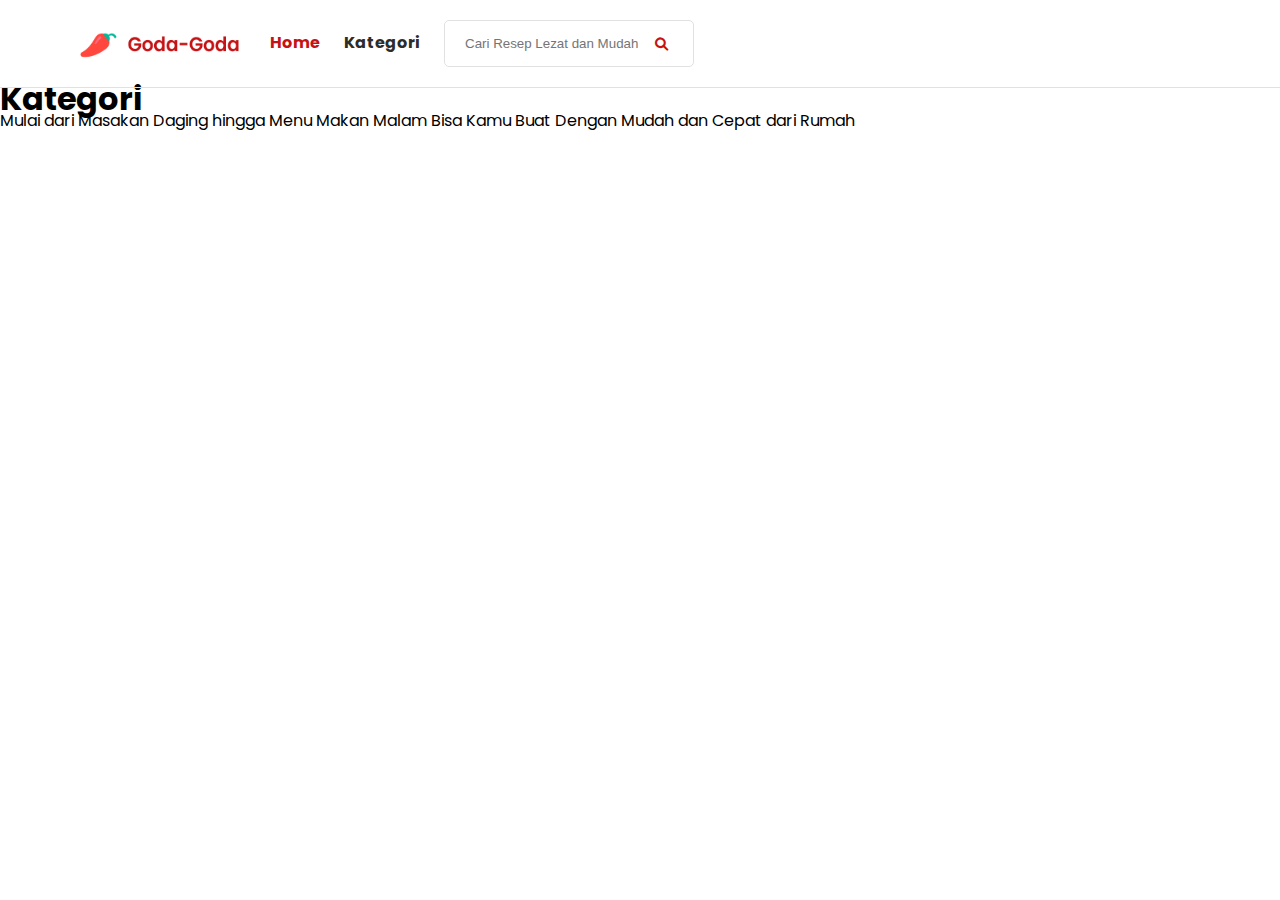
==== category.html @ f07e2585 "create category banner" ====
<!DOCTYPE html>
<html lang="en">
  <head>
    <meta charset="UTF-8" />
    <meta http-equiv="X-UA-Compatible" content="IE=edge" />
    <meta name="viewport" content="width=device-width, initial-scale=1.0" />
    <title>Kategori</title>
    <link
      rel="stylesheet"
      href="https://cdnjs.cloudflare.com/ajax/libs/font-awesome/6.0.0-beta2/css/all.min.css"
    />
    <link rel="stylesheet" href="css/style.css" />
  </head>
  <body>
    <!-- START NAVBAR -->
    <nav>
      <!-- START LOGO -->
      <a href="index.html" class="logo"></a>
      <!-- END LOGO -->

      <!-- START MENU -->
      <ul class="close">
        <li><a href="index.html" class="active">Home</a></li>
        <li><a href="category.html">Kategori</a></li>
        <li>
          <form action="">
            <input
              type="text"
              placeholder="Cari Resep Lezat dan Mudah"
              required
            />
            <button type="submit"><i class="fas fa-search"></i></button>
          </form>
        </li>
      </ul>
      <!-- END MENU -->

      <!-- START TOGGLE MENU MOBILE -->
      <button type="button" id="open-menu">
        <i class="fas fa-bars fa-lg"></i>
      </button>
      <!-- END TOGGLE MENU MOBILE -->
    </nav>
    <!-- END NAVBAR -->

    <!-- START CATEGORY BANNER -->
    <section id="category-banner">
        <h1>Kategori</h1>
        <p>Mulai dari Masakan Daging hingga Menu Makan Malam Bisa Kamu Buat Dengan Mudah dan Cepat dari Rumah</p>
    </section>
    <!-- END CATEGORY BANNER -->
    <script src="js/main.js"></script>
  </body>
</html>
---- css/style.css ----
@import url("https://fonts.googleapis.com/css2?family=Poppins:wght@400;600&display=swap");
* {
  -webkit-box-sizing: border-box;
          box-sizing: border-box;
}

body {
  font: normal normal normal 1rem/140% "Poppins", sans-serif;
  margin: 0;
}

p,
h1,
h2,
h3 {
  margin: 0;
}

ul {
  list-style: none;
}

button {
  background: transparent;
  border: none;
  outline: none;
}

input {
  padding: 0.625rem 1.25rem;
  border: solid 1px #e1e1e1;
  outline: none;
  border-radius: 5px;
}

a {
  color: #2c2c2c;
  text-decoration: none;
}

figure {
  margin: 0;
  border-radius: 5px;
}

figure img {
  width: 100%;
  height: 100%;
  -o-object-fit: cover;
     object-fit: cover;
  border-radius: 5px;
}

.card {
  margin-bottom: 1.25rem;
}

.card:last-child {
  margin-bottom: 0;
}

.card figure {
  height: 10rem;
}

.card .card-desc {
  margin-top: 0.625rem;
}

.card .card-desc h2 {
  font: normal normal normal 1rem/140% "Poppins", sans-serif;
  font-weight: bold;
  color: #2c2c2c;
}

.card .card-desc .card-info {
  display: -webkit-box;
  display: -ms-flexbox;
  display: flex;
  -webkit-box-orient: horizontal;
  -webkit-box-direction: normal;
      -ms-flex-flow: row wrap;
          flex-flow: row wrap;
  -webkit-box-align: center;
      -ms-flex-align: center;
          align-items: center;
  margin-top: 0.625rem;
  font: normal normal normal 0.75rem/140% "Poppins", sans-serif;
}

.card .card-desc .card-info p {
  display: -webkit-box;
  display: -ms-flexbox;
  display: flex;
  -webkit-box-align: center;
      -ms-flex-align: center;
          align-items: center;
  -webkit-box-pack: justify;
      -ms-flex-pack: justify;
          justify-content: space-between;
}

.card .card-desc .card-info p:nth-child(2) {
  margin-left: 0.625rem;
  margin-right: 0.625rem;
}

.card .card-desc .card-info p img {
  display: block;
  margin-right: 0.313rem;
}

.card-2 figure {
  width: 100%;
  height: 9.375rem;
}

.card-2 figure img {
  border-radius: initial;
}

.card-2 .caption {
  margin-top: 0.938rem;
}

.card-2 .caption h3 a {
  color: #fff;
  font: normal normal normal 1rem/140% "Poppins", sans-serif;
  font-weight: bold;
}

.card-2 .caption p {
  margin-top: 0.313rem;
  font: normal normal normal 0.75rem/140% "Poppins", sans-serif;
}

nav {
  padding-left: 1.25rem;
  padding-right: 1.25rem;
  padding-top: 1.25rem;
  padding-bottom: 1.25rem;
  position: relative;
  display: -webkit-box;
  display: -ms-flexbox;
  display: flex;
  -webkit-box-align: center;
      -ms-flex-align: center;
          align-items: center;
  -webkit-box-pack: justify;
      -ms-flex-pack: justify;
          justify-content: space-between;
  border-bottom: solid 1px #e1e1e1;
}

nav .logo {
  width: 10rem;
  height: 2rem;
  display: block;
  background: url("../images/logo.png") no-repeat;
  background-size: contain;
}

nav ul {
  position: fixed;
  top: 3.5rem;
  bottom: 0;
  right: -31.25rem;
  -webkit-transition: 0.5s;
  transition: 0.5s;
  background: #c61214;
  padding: 1.25rem;
  color: #fff;
}

nav ul li {
  display: block;
  margin-bottom: 0.625rem;
}

nav ul li:last-child {
  margin-bottom: 0;
}

nav ul li a {
  text-decoration: none;
  color: #fff;
}

nav ul li button {
  color: #fff;
}

#hero {
  min-height: 37.5rem;
  background: url("../images/bg-hero-mobile.png") no-repeat bottom;
  background-size: contain;
  padding-top: 2rem;
  padding-left: 1.25rem;
  padding-right: 1.25rem;
}

#hero .title {
  font: normal normal 600 1.25rem/140% "Poppins", sans-serif;
  margin-bottom: 0.625rem;
}

#hero .title span {
  color: #c61214;
}

#hero form {
  background: #fff;
  border-radius: 5px;
  -webkit-box-shadow: 0px 24px 32px rgba(0, 0, 0, 0.04), 0px 16px 24px rgba(0, 0, 0, 0.04), 0px 4px 8px rgba(0, 0, 0, 0.04), 0px 0px 1px rgba(0, 0, 0, 0.04);
          box-shadow: 0px 24px 32px rgba(0, 0, 0, 0.04), 0px 16px 24px rgba(0, 0, 0, 0.04), 0px 4px 8px rgba(0, 0, 0, 0.04), 0px 0px 1px rgba(0, 0, 0, 0.04);
  margin-top: 1.25rem;
  padding: 1.25rem;
  position: relative;
}

#hero form input {
  width: 100%;
}

#hero form button {
  width: 100%;
  background: #c61214;
  color: #fff;
  padding: 0.5rem 0;
  border-radius: 5px;
  margin-top: 0.5rem;
}

#today, #other-recipes {
  padding-left: 1.25rem;
  padding-right: 1.25rem;
  margin-top: 1.875rem;
}

#today .title, #other-recipes .title {
  font: normal normal 600 1.25rem/140% "Poppins", sans-serif;
  font-weight: bold;
}

#today .list-item, #other-recipes .list-item {
  display: -webkit-box;
  display: -ms-flexbox;
  display: flex;
  -webkit-box-orient: horizontal;
  -webkit-box-direction: normal;
      -ms-flex-flow: row wrap;
          flex-flow: row wrap;
  margin-top: 1.5rem;
}

#list-categories {
  padding-left: 1.25rem;
  padding-right: 1.25rem;
  padding-top: 1.25rem;
  padding-bottom: 1.25rem;
  margin-top: 1.875rem;
  background: #c61214;
  color: #fff;
  position: relative;
  overflow: hidden;
}

#list-categories::before {
  content: "";
  width: 9.375rem;
  height: 9.375rem;
  background: url("../images/noodle.png") no-repeat;
  background-size: contain;
  position: absolute;
  top: 3.125rem;
  left: -3.125rem;
}

#list-categories::after {
  content: "";
  width: 12.5rem;
  height: 12.5rem;
  background: url("../images/nachos.png") no-repeat;
  background-size: contain;
  display: block;
  position: absolute;
  bottom: 0;
  right: -5rem;
}

#list-categories .title {
  font: normal normal 600 1.25rem/140% "Poppins", sans-serif;
  font-weight: bold;
  position: relative;
  z-index: 2;
}

#list-categories .list-item {
  margin-top: 1.25rem;
  display: -webkit-box;
  display: -ms-flexbox;
  display: flex;
  -webkit-box-orient: horizontal;
  -webkit-box-direction: normal;
      -ms-flex-flow: row wrap;
          flex-flow: row wrap;
  position: relative;
  z-index: 2;
}

#list-categories .list-item .card-2 {
  width: 50%;
  margin-bottom: 1.25rem;
}

#overview {
  display: -webkit-box;
  display: -ms-flexbox;
  display: flex;
  -webkit-box-orient: vertical;
  -webkit-box-direction: normal;
      -ms-flex-flow: column wrap;
          flex-flow: column wrap;
}

#overview figure {
  -webkit-box-ordinal-group: 2;
      -ms-flex-order: 1;
          order: 1;
}

#overview .caption {
  padding-left: 1.25rem;
  padding-right: 1.25rem;
  -webkit-box-ordinal-group: 3;
      -ms-flex-order: 2;
          order: 2;
  margin-top: 1.25rem;
}

#overview .caption h1 {
  font: normal normal 600 1.25rem/140% "Poppins", sans-serif;
}

#overview .caption .info {
  margin-top: 0.625rem;
  font: normal normal normal 0.75rem/140% "Poppins", sans-serif;
}

#overview .caption .info a {
  color: #c61214;
}

#overview .caption .info span {
  display: inline-block;
  margin: 0 0.313rem;
}

#overview .caption .info span:last-child {
  margin: 0;
}

#overview .caption p {
  margin: 1.25rem 0;
}

#overview .caption p #load-more {
  color: #c61214;
  font-weight: bold;
  cursor: pointer;
  font: normal normal normal 1rem/140% "Poppins", sans-serif;
  padding: 0;
}

#overview .caption p #more.hide {
  display: none;
}

#overview .caption p #more.show {
  display: block;
}

#overview .caption .skill {
  color: #c61214;
}

#overview .caption .skill > div {
  display: -webkit-box;
  display: -ms-flexbox;
  display: flex;
  -webkit-box-orient: horizontal;
  -webkit-box-direction: normal;
      -ms-flex-flow: row wrap;
          flex-flow: row wrap;
  -webkit-box-align: center;
      -ms-flex-align: center;
          align-items: center;
  margin-bottom: 1.25rem;
}

#overview .caption .skill .icon {
  width: 3rem;
  height: 3rem;
  border-radius: 50%;
  border: dotted 2px #c61214;
  position: relative;
  margin-right: 0.625rem;
}

#overview .caption .skill .icon img {
  position: absolute;
  top: 50%;
  left: 50%;
  -webkit-transform: translate(-50%, -50%);
          transform: translate(-50%, -50%);
}

#overview .caption .see-recipe {
  display: block;
  width: 100%;
  border-radius: 80px;
  background: #c61214;
  -webkit-box-shadow: 0px 16px 24px rgba(198, 18, 20, 0.2), 0px 2px 6px rgba(198, 18, 20, 0.12), 0px 0px 1px rgba(0, 0, 0, 0.04);
          box-shadow: 0px 16px 24px rgba(198, 18, 20, 0.2), 0px 2px 6px rgba(198, 18, 20, 0.12), 0px 0px 1px rgba(0, 0, 0, 0.04);
  color: #fff;
  font: normal normal normal 0.75rem/140% "Poppins", sans-serif;
  font-weight: 600;
  text-align: center;
  padding: 0.625rem 1.25rem;
}

#ingredient-how-to-make {
  display: -webkit-box;
  display: -ms-flexbox;
  display: flex;
  -webkit-box-orient: vertical;
  -webkit-box-direction: normal;
      -ms-flex-flow: column wrap;
          flex-flow: column wrap;
  margin: 1.875rem 0;
  padding: 0 1.25rem;
}

#ingredient-how-to-make .ingredient .title {
  font: normal normal 600 1.25rem/140% "Poppins", sans-serif;
  color: #c61214;
}

#ingredient-how-to-make .ingredient .list-item {
  display: -webkit-box;
  display: -ms-flexbox;
  display: flex;
  -webkit-box-orient: vertical;
  -webkit-box-direction: normal;
      -ms-flex-flow: column wrap;
          flex-flow: column wrap;
  margin-top: 1.25rem;
}

#ingredient-how-to-make .ingredient .list-item p {
  position: relative;
  padding-left: 1.875rem;
  margin-bottom: 0.625rem;
}

#ingredient-how-to-make .ingredient .list-item p:last-child {
  margin-bottom: 0;
}

#ingredient-how-to-make .ingredient .list-item p::before {
  content: "";
  display: block;
  position: absolute;
  top: 0;
  left: 0px;
  width: 0.938rem;
  height: 0.938rem;
  background: #c61214;
  border-radius: 50%;
}

#ingredient-how-to-make .how-to-make {
  margin-top: 1.875rem;
}

#ingredient-how-to-make .how-to-make .title {
  font: normal normal 600 1.25rem/140% "Poppins", sans-serif;
  color: #c61214;
}

#ingredient-how-to-make .how-to-make .list-item {
  margin-top: 1.25rem;
}

#ingredient-how-to-make .how-to-make .list-item p {
  margin-left: 2.5rem;
  margin-bottom: .625rem;
  position: relative;
}

#ingredient-how-to-make .how-to-make .list-item p::before {
  content: "";
  width: 15px;
  height: 15px;
  border-radius: 50%;
  background: #c61214;
  display: block;
  position: absolute;
  top: .313rem;
  left: -1.875rem;
}

#ingredient-how-to-make .how-to-make .list-item p::after {
  content: "";
  width: 2px;
  height: 90%;
  border-left: dotted 2px #c61214;
  display: block;
  position: absolute;
  left: -1.5rem;
  top: 2rem;
}

#ingredient-how-to-make .how-to-make .list-item p:last-child {
  margin-bottom: 0;
}

#ingredient-how-to-make .how-to-make .list-item p:last-child::after {
  display: none;
}

#ingredient-how-to-make .how-to-make .list-item p span {
  font: normal normal 600 1.25rem/140% "Poppins", sans-serif;
  color: #c61214;
  display: inline-block;
  margin-right: 0.625rem;
}

footer {
  background: #fafafa;
  padding: 1.25rem;
}

footer .content {
  display: -webkit-box;
  display: -ms-flexbox;
  display: flex;
  -webkit-box-orient: vertical;
  -webkit-box-direction: normal;
      -ms-flex-flow: column wrap;
          flex-flow: column wrap;
  padding-bottom: 1.25rem;
  border-bottom: solid 1px #e1e1e1;
}

footer .content > div {
  margin-bottom: 1.875rem;
}

footer .content > div:last-child {
  margin-bottom: 0;
}

footer .content .company img {
  width: 80%;
}

footer .content .contact .title {
  font-weight: bold;
  color: #c61214;
}

footer .content .contact p {
  margin-bottom: 0.625rem;
}

footer .content .contact p i {
  color: #c61214;
}

footer .content .contact a {
  display: inline-block;
  margin-right: 0.625rem;
  color: #c61214;
}

footer .content .newsletter .title {
  font-weight: bold;
  color: #c61214;
}

footer .content .newsletter form {
  position: relative;
  margin-top: 0.625rem;
}

footer .content .newsletter form input {
  width: 100%;
}

footer .content .newsletter form button {
  width: 100%;
  margin-top: 0.625rem;
  background: #c61214;
  color: #fff;
  border-radius: 5px;
  padding: 0.625rem 1.25rem;
  font-weight: bold;
}

footer .copyright {
  margin-top: 1.25rem;
  text-align: center;
  font: normal normal normal 0.75rem/140% "Poppins", sans-serif;
}

@media screen and (min-width: 768px) {
  nav {
    -webkit-box-pack: start;
        -ms-flex-pack: start;
            justify-content: flex-start;
    padding-left: 2.5rem;
    padding-right: 2.5rem;
  }
  nav .logo {
    background-size: 100% 100%;
    height: 2.5rem;
  }
  nav ul {
    position: static;
    background: transparent;
    color: #2c2c2c;
    margin-top: 0;
    margin-bottom: 0;
    margin-left: 1.875rem;
    padding: 0;
  }
  nav ul li {
    display: inline-block;
    margin-bottom: 0;
  }
  nav ul li:nth-child(2) {
    margin-left: 1.25rem;
    margin-right: 1.25rem;
  }
  nav ul li a {
    color: #2c2c2c;
    font-weight: bold;
  }
  nav ul li a.active {
    color: #c61214;
  }
  nav ul li form {
    position: relative;
    width: 15.625rem;
  }
  nav ul li form input {
    width: 100%;
    padding-top: 0.938rem;
    padding-bottom: 0.938rem;
  }
  nav ul li button {
    position: absolute;
    top: 50%;
    -webkit-transform: translateY(-50%);
            transform: translateY(-50%);
    color: #c61214;
    right: 1.25rem;
  }
  nav #open-menu {
    display: none;
  }
  #hero {
    min-height: 200px;
    background: url("../images/bg-hero.png") no-repeat top right;
    background-size: contain;
    padding-left: 2.5rem;
    padding-right: 2.5rem;
  }
  #hero div {
    width: 40%;
  }
  #hero form input {
    padding-top: 1.25rem;
    padding-bottom: 1.25rem;
  }
  .list-item {
    -webkit-box-pack: justify;
        -ms-flex-pack: justify;
            justify-content: space-between;
  }
  .card {
    width: calc((100% / 2) - 1.25rem);
  }
  .card:nth-child(odd) {
    width: 50%;
    margin-right: 1.25rem;
  }
  .card figure {
    height: 12rem;
  }
  #list-categories .list-item .card-2 {
    width: 20%;
  }
  #overview figure {
    height: 25rem;
  }
  #overview .caption .skill {
    display: -webkit-box;
    display: -ms-flexbox;
    display: flex;
    -webkit-box-orient: horizontal;
    -webkit-box-direction: normal;
        -ms-flex-flow: row wrap;
            flex-flow: row wrap;
  }
  #overview .caption .skill div:nth-child(2) {
    margin-left: 1.25rem;
    margin-right: 1.25rem;
  }
  #overview .caption .see-recipe {
    width: auto;
    display: inline-block;
    padding: 1.25rem;
    font: normal normal normal 1rem/140% "Poppins", sans-serif;
    font-weight: 600;
  }
  #ingredient-how-to-make .ingredient .list-item {
    -webkit-box-orient: horizontal;
    -webkit-box-direction: normal;
        -ms-flex-flow: row wrap;
            flex-flow: row wrap;
  }
  #ingredient-how-to-make .ingredient .list-item p {
    width: 50%;
  }
  #ingredient-how-to-make .ingredient .list-item p:nth-child(odd) {
    width: calc(50% - 1.25rem);
    margin-right: 1.25rem;
  }
  #other-recipes {
    margin-bottom: 1.875rem;
  }
  footer .content {
    -webkit-box-orient: horizontal;
    -webkit-box-direction: normal;
        -ms-flex-flow: row wrap;
            flex-flow: row wrap;
  }
  footer .content > div {
    width: calc((100% / 3) - 0.85rem);
    margin-bottom: 0;
  }
  footer .content .contact {
    margin-left: 1.25rem;
    margin-right: 1.25rem;
  }
  footer .content .contact p {
    margin-bottom: 1.25rem;
  }
}

@media screen and (min-width: 992px) {
  nav {
    padding-left: 5rem;
    padding-right: 5rem;
  }
  #hero {
    min-height: 37.5rem;
    padding-left: 5rem;
    padding-right: 5rem;
  }
  #hero div {
    position: relative;
    top: 3.5rem;
  }
  #hero .title {
    font: normal normal 600 2.5rem/140% "Poppins", sans-serif;
  }
  #hero form button {
    width: 1.875rem;
    height: 1.875rem;
    border-radius: 50%;
    position: absolute;
    top: 40%;
    right: 3rem;
    -webkit-transform: translateY(-50%);
            transform: translateY(-50%);
  }
  #today, #other-recipes {
    padding-left: 5rem;
    padding-right: 5rem;
  }
  #today .card, #other-recipes .card {
    width: calc((100% / 4) - 1.25rem);
    margin-right: 1.25rem;
  }
  #today .card:nth-child(4n + 4), #other-recipes .card:nth-child(4n + 4) {
    margin-right: 0;
  }
  #list-categories {
    padding-top: 1.875rem;
    padding-bottom: 1.875rem;
    padding-left: 12rem;
    padding-right: 12rem;
  }
  #list-categories::before {
    width: 15.625rem;
    height: 15.625rem;
    left: -7.5rem;
  }
  #list-categories::after {
    width: 15.625rem;
    height: 15.625rem;
  }
  #list-categories .title {
    text-align: center;
  }
  #list-categories .list-item {
    margin-top: 1.875rem;
  }
  #list-categories .list-item figure {
    height: 15rem;
  }
  #overview {
    -webkit-box-orient: horizontal;
    -webkit-box-direction: normal;
        -ms-flex-flow: row wrap;
            flex-flow: row wrap;
  }
  #overview .caption {
    -webkit-box-ordinal-group: 2;
        -ms-flex-order: 1;
            order: 1;
    width: 50%;
    -ms-flex-item-align: center;
        -ms-grid-row-align: center;
        align-self: center;
    padding-left: 5rem;
  }
  #overview .caption h1 {
    font: normal normal 600 2.5rem/140% "Poppins", sans-serif;
  }
  #overview .caption .info {
    font: normal normal normal 1rem/140% "Poppins", sans-serif;
  }
  #overview figure {
    width: 50%;
    height: 40rem;
    border-radius: initial;
  }
  #overview figure img {
    border-radius: initial;
  }
  #overview .see-recipe {
    padding: .625rem 1.25rem;
  }
  #ingredient-how-to-make {
    padding-left: 5rem;
    padding-right: 5rem;
    -webkit-box-orient: horizontal;
    -webkit-box-direction: normal;
        -ms-flex-flow: row wrap;
            flex-flow: row wrap;
  }
  #ingredient-how-to-make .ingredient {
    width: 50%;
  }
  #ingredient-how-to-make .how-to-make {
    width: calc(50%  - 1.25rem);
    margin-left: 1.25rem;
    margin-top: 0;
  }
  #other-recipes {
    margin-bottom: 1.875rem;
  }
  footer {
    padding-top: 1.875rem;
    padding-bottom: 1.875rem;
    padding-left: 5rem;
    padding-right: 5rem;
  }
  footer .content {
    padding-left: 7rem;
    padding-right: 7rem;
  }
  footer .content .contact p {
    margin-bottom: 0.625rem;
  }
  footer .content .newsletter form input {
    padding-top: 0.938rem;
    padding-bottom: 0.938rem;
  }
  footer .content .newsletter form button {
    width: auto;
    background: transparent;
    cursor: pointer;
    position: absolute;
    top: -5px;
    right: 0px;
    color: #c61214;
  }
  footer .content .newsletter form button span {
    display: none;
  }
  footer .content .newsletter form button i {
    font-size: 20px;
  }
}

@media screen and (min-width: 992px) and (max-width: 1300px) {
  #list-categories .list-item figure {
    height: 10rem;
  }
}

@media screen and (min-width: 1700px) {
  #hero div {
    top: 6rem;
  }
  .card figure {
    height: 15rem;
  }
  #list-categories::before, #list-categories::after {
    width: 18.75rem;
    height: 18.75rem;
  }
  #list-categories::after {
    right: -6.25rem;
  }
  #list-categories .list-item figure {
    height: 17.5rem;
  }
  #overview .caption {
    width: 45%;
  }
  #overview figure {
    width: 55%;
  }
  footer .content {
    -webkit-box-align: center;
        -ms-flex-align: center;
            align-items: center;
  }
  footer .content .company img {
    width: 50%;
  }
  footer .copyright {
    font: normal normal normal 1rem/140% "Poppins", sans-serif;
  }
}
/*# sourceMappingURL=style.css.map */
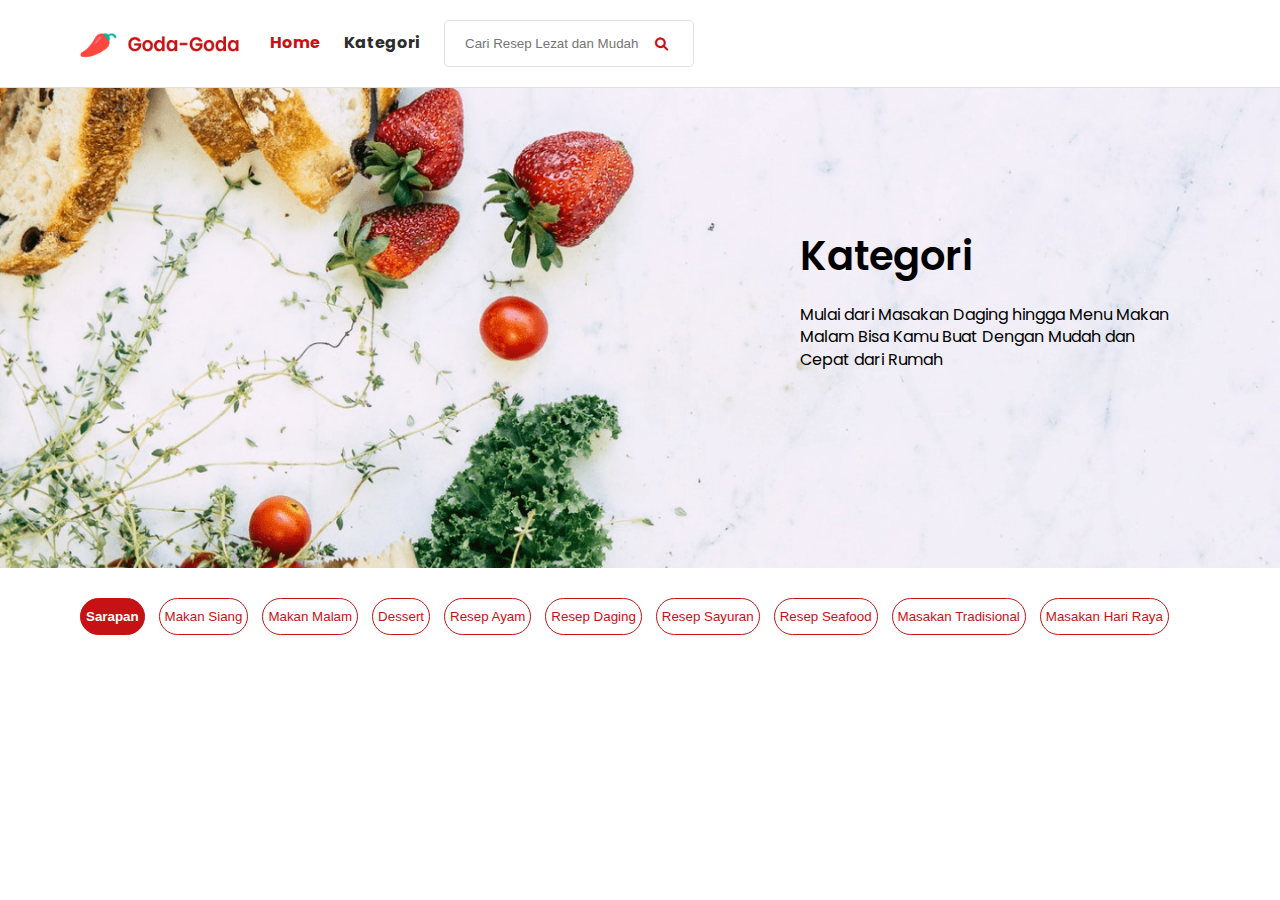
==== commit 996e950a: "create tab menu section" ====
--- a/category.html
+++ b/category.html
@@ -45,10 +45,26 @@
 
     <!-- START CATEGORY BANNER -->
     <section id="category-banner">
-        <h1>Kategori</h1>
-        <p>Mulai dari Masakan Daging hingga Menu Makan Malam Bisa Kamu Buat Dengan Mudah dan Cepat dari Rumah</p>
+        <div>
+            <h1>Kategori</h1>
+            <p>Mulai dari Masakan Daging hingga Menu Makan Malam Bisa Kamu Buat Dengan Mudah dan Cepat dari Rumah</p>
+        </div>
     </section>
     <!-- END CATEGORY BANNER -->
+    <!-- START TAB MENU -->
+    <section id="tab-menu">
+        <button type="button" id="sarapan" class="active tab-button">Sarapan</button>
+        <button type="button" id="makan-siang" class="tab-button">Makan Siang</button>
+        <button type="button" id="makan-malam" class="tab-button">Makan Malam</button>
+        <button type="button" id="dessert" class="tab-button">Dessert</button>
+        <button type="button" id="resep-ayam" class="tab-button">Resep Ayam</button>
+        <button type="button" id="resep-daging" class="tab-button">Resep Daging</button>
+        <button type="button" id="resep-sayuran" class="tab-button">Resep Sayuran</button>
+        <button type="button" id="resep-seafood" class="tab-button">Resep Seafood</button>
+        <button type="button" id="masakan-tradisional" class="tab-button">Masakan Tradisional</button>
+        <button type="button" id="masakan-hari-raya" class="tab-button">Masakan Hari Raya</button>
+    </section>
+    <!-- END TAB MENU -->
     <script src="js/main.js"></script>
   </body>
 </html>
--- a/css/style.css
+++ b/css/style.css
@@ -536,6 +536,49 @@
   margin-right: 0.625rem;
 }
 
+#category-banner {
+  height: 30rem;
+  background: url("../images/bg-category-mobile.png") no-repeat;
+  background-size: cover;
+  padding: 5rem 1.5rem;
+}
+
+#category-banner p {
+  margin-top: 1.25rem;
+}
+
+#tab-menu {
+  padding-left: 1.25rem;
+  padding-right: 1.25rem;
+  padding-bottom: 1.25rem;
+  margin-top: 1.875rem;
+  margin-bottom: 1.25rem;
+  white-space: nowrap;
+  overflow-x: auto;
+}
+
+#tab-menu button {
+  padding: .625rem 1.25rem;
+  border-radius: 100px;
+  color: #c61214;
+  border: solid 1px #c61214;
+  margin: 0 .625rem 0 0;
+}
+
+#tab-menu button.active {
+  background: #c61214;
+  font-weight: 600;
+  color: #fff;
+}
+
+#tab-menu button:first-child {
+  margin-left: 0;
+}
+
+#tab-menu button:last-child {
+  margin-right: 0;
+}
+
 footer {
   background: #fafafa;
   padding: 1.25rem;
@@ -741,6 +784,12 @@
   #other-recipes {
     margin-bottom: 1.875rem;
   }
+  #category-banner {
+    height: 30rem;
+    padding: 5rem 2.5rem;
+    background-position: 50%;
+    background-size: cover;
+  }
   footer .content {
     -webkit-box-orient: horizontal;
     -webkit-box-direction: normal;
@@ -874,6 +923,31 @@
   #other-recipes {
     margin-bottom: 1.875rem;
   }
+  #category-banner {
+    position: relative;
+    background: url("../images/bg-category.png") no-repeat;
+    background-size: cover;
+  }
+  #category-banner div {
+    position: absolute;
+    top: 50%;
+    right: 6rem;
+    -webkit-transform: translateY(-70%);
+            transform: translateY(-70%);
+    width: 30%;
+  }
+  #category-banner div h1 {
+    font: normal normal 600 2.5rem/140% "Poppins", sans-serif;
+  }
+  #tab-menu {
+    white-space: normal;
+    overflow-x: hidden;
+    padding-left: 5rem;
+    padding-right: 5rem;
+  }
+  #tab-menu button {
+    padding: .625rem;
+  }
   footer {
     padding-top: 1.875rem;
     padding-bottom: 1.875rem;
@@ -912,6 +986,12 @@
   #list-categories .list-item figure {
     height: 10rem;
   }
+  #category-banner {
+    background-position-x: 50%;
+  }
+  #tab-menu button {
+    padding: .625rem .313rem;
+  }
 }
 
 @media screen and (min-width: 1700px) {
@@ -936,6 +1016,23 @@
   }
   #overview figure {
     width: 55%;
+  }
+  #category-banner div {
+    right: 20rem;
+  }
+  #tab-menu {
+    display: -webkit-box;
+    display: -ms-flexbox;
+    display: flex;
+    -webkit-box-orient: horizontal;
+    -webkit-box-direction: normal;
+        -ms-flex-flow: row wrap;
+            flex-flow: row wrap;
+  }
+  #tab-menu button {
+    -webkit-box-flex: 1;
+        -ms-flex-positive: 1;
+            flex-grow: 1;
   }
   footer .content {
     -webkit-box-align: center;
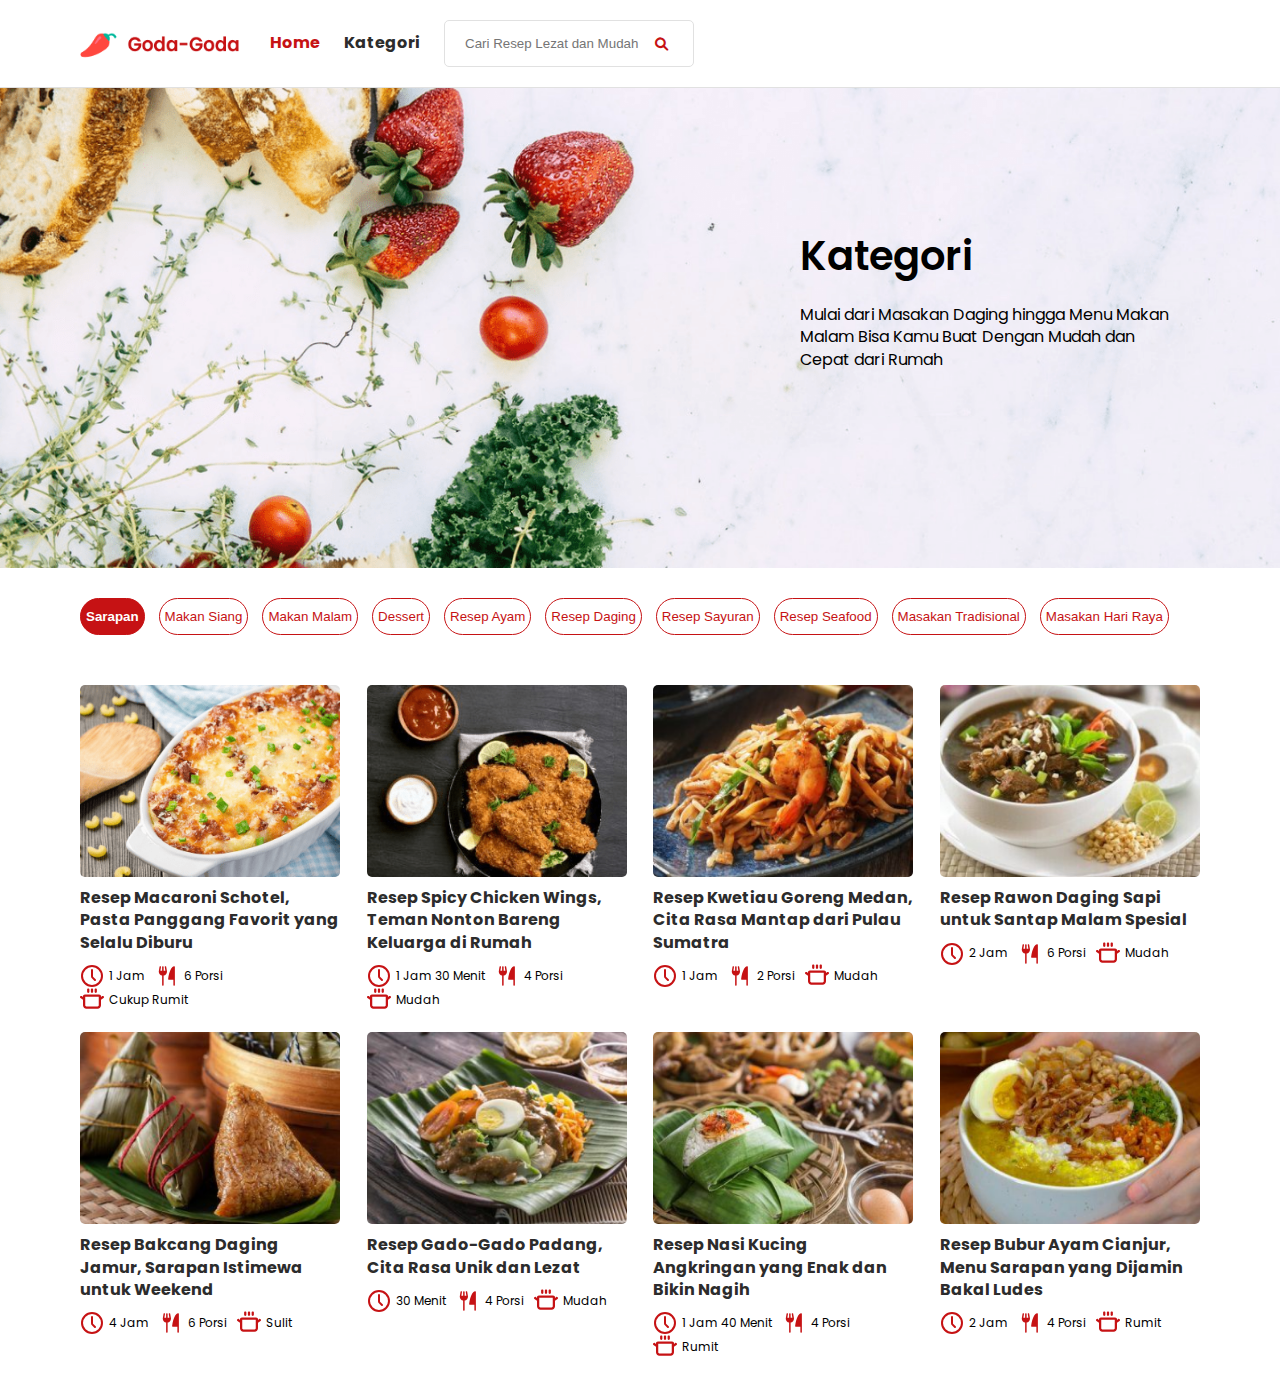
==== commit 7ff1ca7a: "change recipe item based on category" ====
--- a/category.html
+++ b/category.html
@@ -45,26 +45,638 @@
 
     <!-- START CATEGORY BANNER -->
     <section id="category-banner">
-        <div>
-            <h1>Kategori</h1>
-            <p>Mulai dari Masakan Daging hingga Menu Makan Malam Bisa Kamu Buat Dengan Mudah dan Cepat dari Rumah</p>
-        </div>
+      <div>
+        <h1>Kategori</h1>
+        <p>
+          Mulai dari Masakan Daging hingga Menu Makan Malam Bisa Kamu Buat
+          Dengan Mudah dan Cepat dari Rumah
+        </p>
+      </div>
     </section>
     <!-- END CATEGORY BANNER -->
     <!-- START TAB MENU -->
     <section id="tab-menu">
-        <button type="button" id="sarapan" class="active tab-button">Sarapan</button>
-        <button type="button" id="makan-siang" class="tab-button">Makan Siang</button>
-        <button type="button" id="makan-malam" class="tab-button">Makan Malam</button>
-        <button type="button" id="dessert" class="tab-button">Dessert</button>
-        <button type="button" id="resep-ayam" class="tab-button">Resep Ayam</button>
-        <button type="button" id="resep-daging" class="tab-button">Resep Daging</button>
-        <button type="button" id="resep-sayuran" class="tab-button">Resep Sayuran</button>
-        <button type="button" id="resep-seafood" class="tab-button">Resep Seafood</button>
-        <button type="button" id="masakan-tradisional" class="tab-button">Masakan Tradisional</button>
-        <button type="button" id="masakan-hari-raya" class="tab-button">Masakan Hari Raya</button>
+      <button type="button" id="sarapan" class="active tab-button">
+        Sarapan
+      </button>
+      <button type="button" id="makan-siang" class="tab-button">
+        Makan Siang
+      </button>
+      <button type="button" id="makan-malam" class="tab-button">
+        Makan Malam
+      </button>
+      <button type="button" id="dessert" class="tab-button">Dessert</button>
+      <button type="button" id="resep-ayam" class="tab-button">
+        Resep Ayam
+      </button>
+      <button type="button" id="resep-daging" class="tab-button">
+        Resep Daging
+      </button>
+      <button type="button" id="resep-sayuran" class="tab-button">
+        Resep Sayuran
+      </button>
+      <button type="button" id="resep-seafood" class="tab-button">
+        Resep Seafood
+      </button>
+      <button type="button" id="masakan-tradisional" class="tab-button">
+        Masakan Tradisional
+      </button>
+      <button type="button" id="masakan-hari-raya" class="tab-button">
+        Masakan Hari Raya
+      </button>
     </section>
     <!-- END TAB MENU -->
+    <!-- START TAB CONTENT -->
+    <section id="tab-list">
+      <div id="sarapan-tab" class="tab-content active">
+        <div class="list-item">
+          <div class="card">
+            <figure>
+              <a href="detail.html">
+                <img src="images/food/related-1.png" alt="" />
+              </a>
+            </figure>
+            <div class="card-desc">
+              <h2>
+                <a
+                  href="detail.html"
+                  title="Resep Macaroni Schotel, Pasta Panggang Favorit yang Selalu Diburu"
+                  >Resep Macaroni Schotel, Pasta Panggang Favorit yang Selalu
+                  Diburu</a
+                >
+              </h2>
+              <div class="card-info">
+                <p><img src="images/icons/clock.svg" alt="" /> 1 Jam</p>
+                <p><img src="images/icons/portion.svg" alt="" /> 6 Porsi</p>
+                <p>
+                  <img src="images/icons/difficulty.svg" alt="" /> Cukup Rumit
+                </p>
+              </div>
+            </div>
+          </div>
+
+          <div class="card">
+            <figure>
+              <a href="detail.html">
+                <img src="images/food/related-2.png" alt="" />
+              </a>
+            </figure>
+            <div class="card-desc">
+              <h2>
+                <a
+                  href="detail.html"
+                  title="Resep Spicy Chicken Wings, Teman Nonton Bareng Keluarga di Rumah"
+                  >Resep Spicy Chicken Wings, Teman Nonton Bareng Keluarga di
+                  Rumah</a
+                >
+              </h2>
+              <div class="card-info">
+                <p>
+                  <img src="images/icons/clock.svg" alt="" /> 1 Jam 30 Menit
+                </p>
+                <p><img src="images/icons/portion.svg" alt="" /> 4 Porsi</p>
+                <p><img src="images/icons/difficulty.svg" alt="" /> Mudah</p>
+              </div>
+            </div>
+          </div>
+
+          <div class="card">
+            <figure>
+              <a href="detail.html">
+                <img src="images/food/related-3.png" alt="" />
+              </a>
+            </figure>
+            <div class="card-desc">
+              <h2>
+                <a
+                  href="detail.html"
+                  title="Resep Kwetiau Goreng Medan, Cita Rasa Mantap dari Pulau Sumatra"
+                  >Resep Kwetiau Goreng Medan, Cita Rasa Mantap dari Pulau
+                  Sumatra</a
+                >
+              </h2>
+              <div class="card-info">
+                <p><img src="images/icons/clock.svg" alt="" /> 1 Jam</p>
+                <p><img src="images/icons/portion.svg" alt="" /> 2 Porsi</p>
+                <p><img src="images/icons/difficulty.svg" alt="" /> Mudah</p>
+              </div>
+            </div>
+          </div>
+
+          <div class="card">
+            <figure>
+              <a href="detail.html">
+                <img src="images/food/related-4.png" alt="" />
+              </a>
+            </figure>
+            <div class="card-desc">
+              <h2>
+                <a
+                  href="detail.html"
+                  title="Resep Rawon Daging Sapi untuk Santap Malam Spesial"
+                  >Resep Rawon Daging Sapi untuk Santap Malam Spesial</a
+                >
+              </h2>
+              <div class="card-info">
+                <p><img src="images/icons/clock.svg" alt="" /> 2 Jam</p>
+                <p><img src="images/icons/portion.svg" alt="" /> 6 Porsi</p>
+                <p><img src="images/icons/difficulty.svg" alt="" /> Mudah</p>
+              </div>
+            </div>
+          </div>
+
+          <div class="card">
+            <figure>
+              <a href="detail.html">
+                <img src="images/food/related-5.png" alt="" />
+              </a>
+            </figure>
+            <div class="card-desc">
+              <h2>
+                <a
+                  href="detail.html"
+                  title="Resep Bakcang Daging Jamur, Sarapan Istimewa untuk Weekend"
+                  >Resep Bakcang Daging Jamur, Sarapan Istimewa untuk Weekend</a
+                >
+              </h2>
+              <div class="card-info">
+                <p><img src="images/icons/clock.svg" alt="" /> 4 Jam</p>
+                <p><img src="images/icons/portion.svg" alt="" /> 6 Porsi</p>
+                <p><img src="images/icons/difficulty.svg" alt="" /> Sulit</p>
+              </div>
+            </div>
+          </div>
+
+          <div class="card">
+            <figure>
+              <a href="detail.html">
+                <img src="images/food/related-6.png" alt="" />
+              </a>
+            </figure>
+            <div class="card-desc">
+              <h2>
+                <a
+                  href="detail.html"
+                  title="Resep Gado-Gado Padang, Cita Rasa Unik dan Lezat"
+                  >Resep Gado-Gado Padang, Cita Rasa Unik dan Lezat</a
+                >
+              </h2>
+              <div class="card-info">
+                <p><img src="images/icons/clock.svg" alt="" /> 30 Menit</p>
+                <p><img src="images/icons/portion.svg" alt="" /> 4 Porsi</p>
+                <p><img src="images/icons/difficulty.svg" alt="" /> Mudah</p>
+              </div>
+            </div>
+          </div>
+
+          <div class="card">
+            <figure>
+              <a href="detail.html">
+                <img src="images/food/related-7.png" alt="" />
+              </a>
+            </figure>
+            <div class="card-desc">
+              <h2>
+                <a
+                  href="detail.html"
+                  title="Resep Nasi Kucing Angkringan yang Enak dan Bikin Nagih"
+                  >Resep Nasi Kucing Angkringan yang Enak dan Bikin Nagih</a
+                >
+              </h2>
+              <div class="card-info">
+                <p>
+                  <img src="images/icons/clock.svg" alt="" /> 1 Jam 40 Menit
+                </p>
+                <p><img src="images/icons/portion.svg" alt="" /> 4 Porsi</p>
+                <p><img src="images/icons/difficulty.svg" alt="" /> Rumit</p>
+              </div>
+            </div>
+          </div>
+
+          <div class="card">
+            <figure>
+              <a href="detail.html">
+                <img src="images/food/related-8.png" alt="" />
+              </a>
+            </figure>
+            <div class="card-desc">
+              <h2>
+                <a
+                  href="detail.html"
+                  title="Resep Bubur Ayam Cianjur, Menu Sarapan yang Dijamin Bakal Ludes"
+                  >Resep Bubur Ayam Cianjur, Menu Sarapan yang Dijamin Bakal
+                  Ludes</a
+                >
+              </h2>
+              <div class="card-info">
+                <p><img src="images/icons/clock.svg" alt="" /> 2 Jam</p>
+                <p><img src="images/icons/portion.svg" alt="" /> 4 Porsi</p>
+                <p><img src="images/icons/difficulty.svg" alt="" /> Rumit</p>
+              </div>
+            </div>
+          </div>
+        </div>
+      </div>
+
+      <div id="makan-siang-tab" class="tab-content">
+        <div class="list-item">
+          <div class="card">
+            <figure>
+              <a href="detail.html">
+                <img src="images/food/category-1.png" alt="" />
+              </a>
+            </figure>
+            <div class="card-desc">
+              <h2>
+                <a
+                  href="detail.html"
+                  title="Resep Buntut Sapi Kuah Asam Padeh Khas Minang"
+                  >Resep Buntut Sapi Kuah Asam Padeh Khas Minang</a
+                >
+              </h2>
+              <div class="card-info">
+                <p><img src="images/icons/clock.svg" alt="" /> 1 Jam</p>
+                <p><img src="images/icons/portion.svg" alt="" /> 4 Porsi</p>
+                <p>
+                  <img src="images/icons/difficulty.svg" alt="" /> Cukup Rumit
+                </p>
+              </div>
+            </div>
+          </div>
+
+          <div class="card">
+            <figure>
+              <a href="detail.html">
+                <img src="images/food/category-10.png" alt="" />
+              </a>
+            </figure>
+            <div class="card-desc">
+              <h2>
+                <a
+                  href="detail.html"
+                  title="Resep Nasi Rawon Iga Sapi, Menu Lezat yang Mudah dan Praktis"
+                  >Resep Nasi Rawon Iga Sapi, Menu Lezat yang Mudah dan Praktis</a
+                >
+              </h2>
+              <div class="card-info">
+                <p>
+                  <img src="images/icons/clock.svg" alt="" /> 1 Jam 30 Menit
+                </p>
+                <p><img src="images/icons/portion.svg" alt="" /> 4 Porsi</p>
+                <p><img src="images/icons/difficulty.svg" alt="" /> Mudah</p>
+              </div>
+            </div>
+          </div>
+
+          <div class="card">
+            <figure>
+              <a href="detail.html">
+                <img src="images/food/category-2.png" alt="" />
+              </a>
+            </figure>
+            <div class="card-desc">
+              <h2>
+                <a
+                  href="detail.html"
+                  title="Resep Potato Wedges, Camilan Pilihan Saat Buka Puasa Dimulai"
+                  >Resep Potato Wedges, Camilan Pilihan Saat Buka Puasa Dimulai</a
+                >
+              </h2>
+              <div class="card-info">
+                <p><img src="images/icons/clock.svg" alt="" /> 30 Menit</p>
+                <p><img src="images/icons/portion.svg" alt="" /> 4 Porsi</p>
+                <p><img src="images/icons/difficulty.svg" alt="" /> Mudah</p>
+              </div>
+            </div>
+          </div>
+
+          <div class="card">
+            <figure>
+              <a href="detail.html">
+                <img src="images/food/category-3.png" alt="" />
+              </a>
+            </figure>
+            <div class="card-desc">
+              <h2>
+                <a
+                  href="detail.html"
+                  title="Resep Semur Kentang Tahu, Lauk Sederhana dan Favorit Sepanjang Masa"
+                  >Resep Semur Kentang Tahu, Lauk Sederhana dan Favorit Sepanjang Masa</a
+                >
+              </h2>
+              <div class="card-info">
+                <p><img src="images/icons/clock.svg" alt="" /> 45 Menit</p>
+                <p><img src="images/icons/portion.svg" alt="" /> 3 Porsi</p>
+                <p><img src="images/icons/difficulty.svg" alt="" /> Mudah</p>
+              </div>
+            </div>
+          </div>
+
+          <div class="card">
+            <figure>
+              <a href="detail.html">
+                <img src="images/food/category-4.png" alt="" />
+              </a>
+            </figure>
+            <div class="card-desc">
+              <h2>
+                <a
+                  href="detail.html"
+                  title="Resep Tumis Kacang Panjang Kecap, Hidangan Pelengkap yang Praktis dan Menyehatkan"
+                  >Resep Tumis Kacang Panjang Kecap, Hidangan Pelengkap yang Praktis dan Menyehatkan</a
+                >
+              </h2>
+              <div class="card-info">
+                <p><img src="images/icons/clock.svg" alt="" /> 4 Jam</p>
+                <p><img src="images/icons/portion.svg" alt="" /> 6 Porsi</p>
+                <p><img src="images/icons/difficulty.svg" alt="" /> Sulit</p>
+              </div>
+            </div>
+          </div>
+
+          <div class="card">
+            <figure>
+              <a href="detail.html">
+                <img src="images/food/food-4.png" alt="" />
+              </a>
+            </figure>
+            <div class="card-desc">
+              <h2>
+                <a
+                  href="detail.html"
+                  title="Resep Tongseng Daging Sapi, Hidangan Ikonik dari Jawa Tengah"
+                  >Resep Tongseng Daging Sapi, Hidangan Ikonik dari Jawa Tengah</a
+                >
+              </h2>
+              <div class="card-info">
+                <p><img src="images/icons/clock.svg" alt="" /> 30 Menit</p>
+                <p><img src="images/icons/portion.svg" alt="" /> 4 Porsi</p>
+                <p><img src="images/icons/difficulty.svg" alt="" /> Mudah</p>
+              </div>
+            </div>
+          </div>
+
+          <div class="card">
+            <figure>
+              <a href="detail.html">
+                <img src="images/food/food-8.png" alt="" />
+              </a>
+            </figure>
+            <div class="card-desc">
+              <h2>
+                <a
+                  href="detail.html"
+                  title="Resep Ayam Geprek Pedas"
+                  >Resep Ayam Geprek Pedas</a
+                >
+              </h2>
+              <div class="card-info">
+                <p>
+                  <img src="images/icons/clock.svg" alt="" /> 1 Jam
+                </p>
+                <p><img src="images/icons/portion.svg" alt="" /> 4 Porsi</p>
+                <p><img src="images/icons/difficulty.svg" alt="" /> Mudah</p>
+              </div>
+            </div>
+          </div>
+
+          <div class="card">
+            <figure>
+              <a href="detail.html">
+                <img src="images/food/food-8.png" alt="" />
+              </a>
+            </figure>
+            <div class="card-desc">
+              <h2>
+                <a
+                  href="detail.html"
+                  title="Resep Bebek Rica, Rasa Lezat dan Pedasnya Bikin Ketagihan"
+                  >Resep Bebek Rica, Rasa Lezat dan Pedasnya Bikin Ketagihan</a
+                >
+              </h2>
+              <div class="card-info">
+                <p><img src="images/icons/clock.svg" alt="" /> 1 Jam 45 Menit</p>
+                <p><img src="images/icons/portion.svg" alt="" /> 4 Porsi</p>
+                <p><img src="images/icons/difficulty.svg" alt="" /> Cukup Rumit</p>
+              </div>
+            </div>
+          </div>
+        </div>
+      </div>
+
+      <div id="makan-malam-tab" class="tab-content">
+        <div class="list-item">
+          <div class="card">
+            <figure>
+              <a href="detail.html">
+                <img src="images/food/related-1.png" alt="" />
+              </a>
+            </figure>
+            <div class="card-desc">
+              <h2>
+                <a
+                  href="detail.html"
+                  title="Resep Buntut Sapi Kuah Asam Padeh Khas Minang"
+                  >Resep Buntut Sapi Kuah Asam Padeh Khas Minang</a
+                >
+              </h2>
+              <div class="card-info">
+                <p><img src="images/icons/clock.svg" alt="" /> 1 Jam</p>
+                <p><img src="images/icons/portion.svg" alt="" /> 4 Porsi</p>
+                <p>
+                  <img src="images/icons/difficulty.svg" alt="" /> Cukup Rumit
+                </p>
+              </div>
+            </div>
+          </div>
+
+          <div class="card">
+            <figure>
+              <a href="detail.html">
+                <img src="images/food/related-2.png" alt="" />
+              </a>
+            </figure>
+            <div class="card-desc">
+              <h2>
+                <a
+                  href="detail.html"
+                  title="Resep Ayam Pop, Hidangan Legendaris Khas Minang"
+                  >Resep Ayam Pop, Hidangan Legendaris Khas Minang</a
+                >
+              </h2>
+              <div class="card-info">
+                <p>
+                  <img src="images/icons/clock.svg" alt="" /> 1 Jam
+                </p>
+                <p><img src="images/icons/portion.svg" alt="" /> 4 Porsi</p>
+                <p><img src="images/icons/difficulty.svg" alt="" /> Cukup Rumit</p>
+              </div>
+            </div>
+          </div>
+
+          <div class="card">
+            <figure>
+              <a href="detail.html">
+                <img src="images/food/related-3.png" alt="" />
+              </a>
+            </figure>
+            <div class="card-desc">
+              <h2>
+                <a
+                  href="detail.html"
+                  title="Resep Lontong Sayur Padang dengan Kuah Berempah yang Lezat"
+                  >Resep Lontong Sayur Padang dengan Kuah Berempah yang Lezat</a
+                >
+              </h2>
+              <div class="card-info">
+                <p><img src="images/icons/clock.svg" alt="" /> 1 Jam 20 Menit</p>
+                <p><img src="images/icons/portion.svg" alt="" /> 4 Porsi</p>
+                <p><img src="images/icons/difficulty.svg" alt="" /> Cukup Rumit</p>
+              </div>
+            </div>
+          </div>
+
+          <div class="card">
+            <figure>
+              <a href="detail.html">
+                <img src="images/food/category-7.png" alt="" />
+              </a>
+            </figure>
+            <div class="card-desc">
+              <h2>
+                <a
+                  href="detail.html"
+                  title="Resep Sup Minestrone, Sajian Baru Kesukaan Keluarga"
+                  >Resep Sup Minestrone, Sajian Baru Kesukaan Keluarga</a
+                >
+              </h2>
+              <div class="card-info">
+                <p><img src="images/icons/clock.svg" alt="" /> 1 Jam</p>
+                <p><img src="images/icons/portion.svg" alt="" /> 4 Porsi</p>
+                <p><img src="images/icons/difficulty.svg" alt="" /> Mudah</p>
+              </div>
+            </div>
+          </div>
+
+          <div class="card">
+            <figure>
+              <a href="detail.html">
+                <img src="images/food/category-9.png" alt="" />
+              </a>
+            </figure>
+            <div class="card-desc">
+              <h2>
+                <a
+                  href="detail.html"
+                  title="Resep Semur Malbi, Masakan Istimewa Khas Palembang"
+                  >Resep Semur Malbi, Masakan Istimewa Khas Palembang</a
+                >
+              </h2>
+              <div class="card-info">
+                <p><img src="images/icons/clock.svg" alt="" /> 1 Jam</p>
+                <p><img src="images/icons/portion.svg" alt="" />  Porsi</p>
+                <p><img src="images/icons/difficulty.svg" alt="" /> Sulit</p>
+              </div>
+            </div>
+          </div>
+
+          <div class="card">
+            <figure>
+              <a href="detail.html">
+                <img src="images/food/category-5.png" alt="" />
+              </a>
+            </figure>
+            <div class="card-desc">
+              <h2>
+                <a
+                  href="detail.html"
+                  title="Resep Tongseng Daging Sapi, Hidangan Ikonik dari Jawa Tengah"
+                  >Resep Tongseng Daging Sapi, Hidangan Ikonik dari Jawa Tengah</a
+                >
+              </h2>
+              <div class="card-info">
+                <p><img src="images/icons/clock.svg" alt="" /> 1 Jam</p>
+                <p><img src="images/icons/portion.svg" alt="" /> 4 Porsi</p>
+                <p><img src="images/icons/difficulty.svg" alt="" /> Mudah</p>
+              </div>
+            </div>
+          </div>
+
+          <div class="card">
+            <figure>
+              <a href="detail.html">
+                <img src="images/food/category-6.png" alt="" />
+              </a>
+            </figure>
+            <div class="card-desc">
+              <h2>
+                <a
+                  href="detail.html"
+                  title="Resep Paprika Isi Daging Asam Manis, Pilihan Baru Untuk Bekal Sehat"
+                  >Resep Paprika Isi Daging Asam Manis, Pilihan Baru Untuk Bekal Sehat</a
+                >
+              </h2>
+              <div class="card-info">
+                <p>
+                  <img src="images/icons/clock.svg" alt="" /> 1 Jam
+                </p>
+                <p><img src="images/icons/portion.svg" alt="" /> 3 Porsi</p>
+                <p><img src="images/icons/difficulty.svg" alt="" /> Cukup Rumit</p>
+              </div>
+            </div>
+          </div>
+
+          <div class="card">
+            <figure>
+              <a href="detail.html">
+                <img src="images/food/category-9.png" alt="" />
+              </a>
+            </figure>
+            <div class="card-desc">
+              <h2>
+                <a
+                  href="detail.html"
+                  title="Resep Ayam Geprek Mozzarella, Mudah Dibuat di Rumah"
+                  >Resep Ayam Geprek Mozzarella, Mudah Dibuat di Rumah</a
+                >
+              </h2>
+              <div class="card-info">
+                <p><img src="images/icons/clock.svg" alt="" /> 35 Menit</p>
+                <p><img src="images/icons/portion.svg" alt="" /> 4 Porsi</p>
+                <p><img src="images/icons/difficulty.svg" alt="" /> Cukup Rumit</p>
+              </div>
+            </div>
+          </div>
+        </div>
+      </div>
+
+      <div id="dessert-tab" class="tab-content">
+        <p>banana</p>
+      </div>
+
+      <div id="resep-ayam-tab" class="tab-content">
+        <p>walala</p>
+      </div>
+
+      <div id="resep-daging-tab" class="tab-content">
+        <p>baso</p>
+      </div>
+
+      <div id="resep-sayuran-tab" class="tab-content">
+        <p>rposo</p>
+      </div>
+
+      <div id="resep-seafood-tab" class="tab-content">
+        <p>seafood</p>
+      </div>
+      <div id="masakan-tradisional-tab" class="tab-content">
+        <p>tradisional</p>
+      </div>
+      <div id="masakan-hari-raya-tab" class="tab-content">
+        <p>Hari raya</p>
+      </div>
+    </section>
+    <!-- END TAB CONTENT-->
     <script src="js/main.js"></script>
   </body>
 </html>
--- a/css/style.css
+++ b/css/style.css
@@ -231,18 +231,18 @@
   margin-top: 0.5rem;
 }
 
-#today, #other-recipes {
+#today, #other-recipes, .tab-content, #search-result {
   padding-left: 1.25rem;
   padding-right: 1.25rem;
   margin-top: 1.875rem;
 }
 
-#today .title, #other-recipes .title {
+#today .title, #other-recipes .title, .tab-content .title, #search-result .title {
   font: normal normal 600 1.25rem/140% "Poppins", sans-serif;
   font-weight: bold;
 }
 
-#today .list-item, #other-recipes .list-item {
+#today .list-item, #other-recipes .list-item, .tab-content .list-item, #search-result .list-item {
   display: -webkit-box;
   display: -ms-flexbox;
   display: flex;
@@ -563,6 +563,7 @@
   color: #c61214;
   border: solid 1px #c61214;
   margin: 0 .625rem 0 0;
+  cursor: pointer;
 }
 
 #tab-menu button.active {
@@ -577,6 +578,64 @@
 
 #tab-menu button:last-child {
   margin-right: 0;
+}
+
+#tab-list .tab-content {
+  display: none;
+}
+
+#tab-list .tab-content.active {
+  display: block;
+}
+
+#search-banner {
+  position: relative;
+  background: url("../images/bg-search-mobile.jpg") no-repeat center;
+  height: 11.25rem;
+}
+
+#search-banner div {
+  position: absolute;
+  bottom: 30px;
+  left: 0;
+  -webkit-transform: translate(25%, 100%);
+          transform: translate(25%, 100%);
+}
+
+#search-banner div form {
+  position: relative;
+  -webkit-box-shadow: 0px 4px 24px rgba(0, 0, 0, 0.25);
+          box-shadow: 0px 4px 24px rgba(0, 0, 0, 0.25);
+}
+
+#search-banner div form input {
+  padding: 1.25rem;
+  border: none;
+}
+
+#search-banner div form button {
+  position: absolute;
+  top: 50%;
+  right: 10px;
+  -webkit-transform: translateY(-50%);
+          transform: translateY(-50%);
+  color: #c61214;
+}
+
+#search-title {
+  padding-left: 1.25rem;
+  padding-right: 1.25rem;
+  margin-top: 4rem;
+  text-align: center;
+}
+
+#search-title h1 {
+  display: inline-block;
+  font: normal normal 600 1.25rem/140% "Poppins", sans-serif;
+}
+
+#search-result {
+  margin-bottom: 1.875rem;
 }
 
 footer {
@@ -790,6 +849,18 @@
     background-position: 50%;
     background-size: cover;
   }
+  #search-banner {
+    background: url("../images/bg-search.png") no-repeat center;
+    height: 16rem;
+  }
+  #search-banner div {
+    width: 25rem;
+    -webkit-transform: translate(45%, 100%);
+            transform: translate(45%, 100%);
+  }
+  #search-banner div form input {
+    width: 100%;
+  }
   footer .content {
     -webkit-box-orient: horizontal;
     -webkit-box-direction: normal;
@@ -836,15 +907,15 @@
     -webkit-transform: translateY(-50%);
             transform: translateY(-50%);
   }
-  #today, #other-recipes {
+  #today, #other-recipes, .tab-content, #search-result {
     padding-left: 5rem;
     padding-right: 5rem;
   }
-  #today .card, #other-recipes .card {
+  #today .card, #other-recipes .card, .tab-content .card, #search-result .card {
     width: calc((100% / 4) - 1.25rem);
     margin-right: 1.25rem;
   }
-  #today .card:nth-child(4n + 4), #other-recipes .card:nth-child(4n + 4) {
+  #today .card:nth-child(4n + 4), #other-recipes .card:nth-child(4n + 4), .tab-content .card:nth-child(4n + 4), #search-result .card:nth-child(4n + 4) {
     margin-right: 0;
   }
   #list-categories {
@@ -948,6 +1019,19 @@
   #tab-menu button {
     padding: .625rem;
   }
+  #search-banner {
+    background: url("../images/bg-search.png") no-repeat center;
+    height: 16rem;
+  }
+  #search-banner div {
+    width: 40%;
+    -webkit-transform: translate(73%, 100%);
+            transform: translate(73%, 100%);
+  }
+  #search-banner div form input {
+    width: 100%;
+    font: normal normal normal 1rem/140% "Poppins", sans-serif;
+  }
   footer {
     padding-top: 1.875rem;
     padding-bottom: 1.875rem;
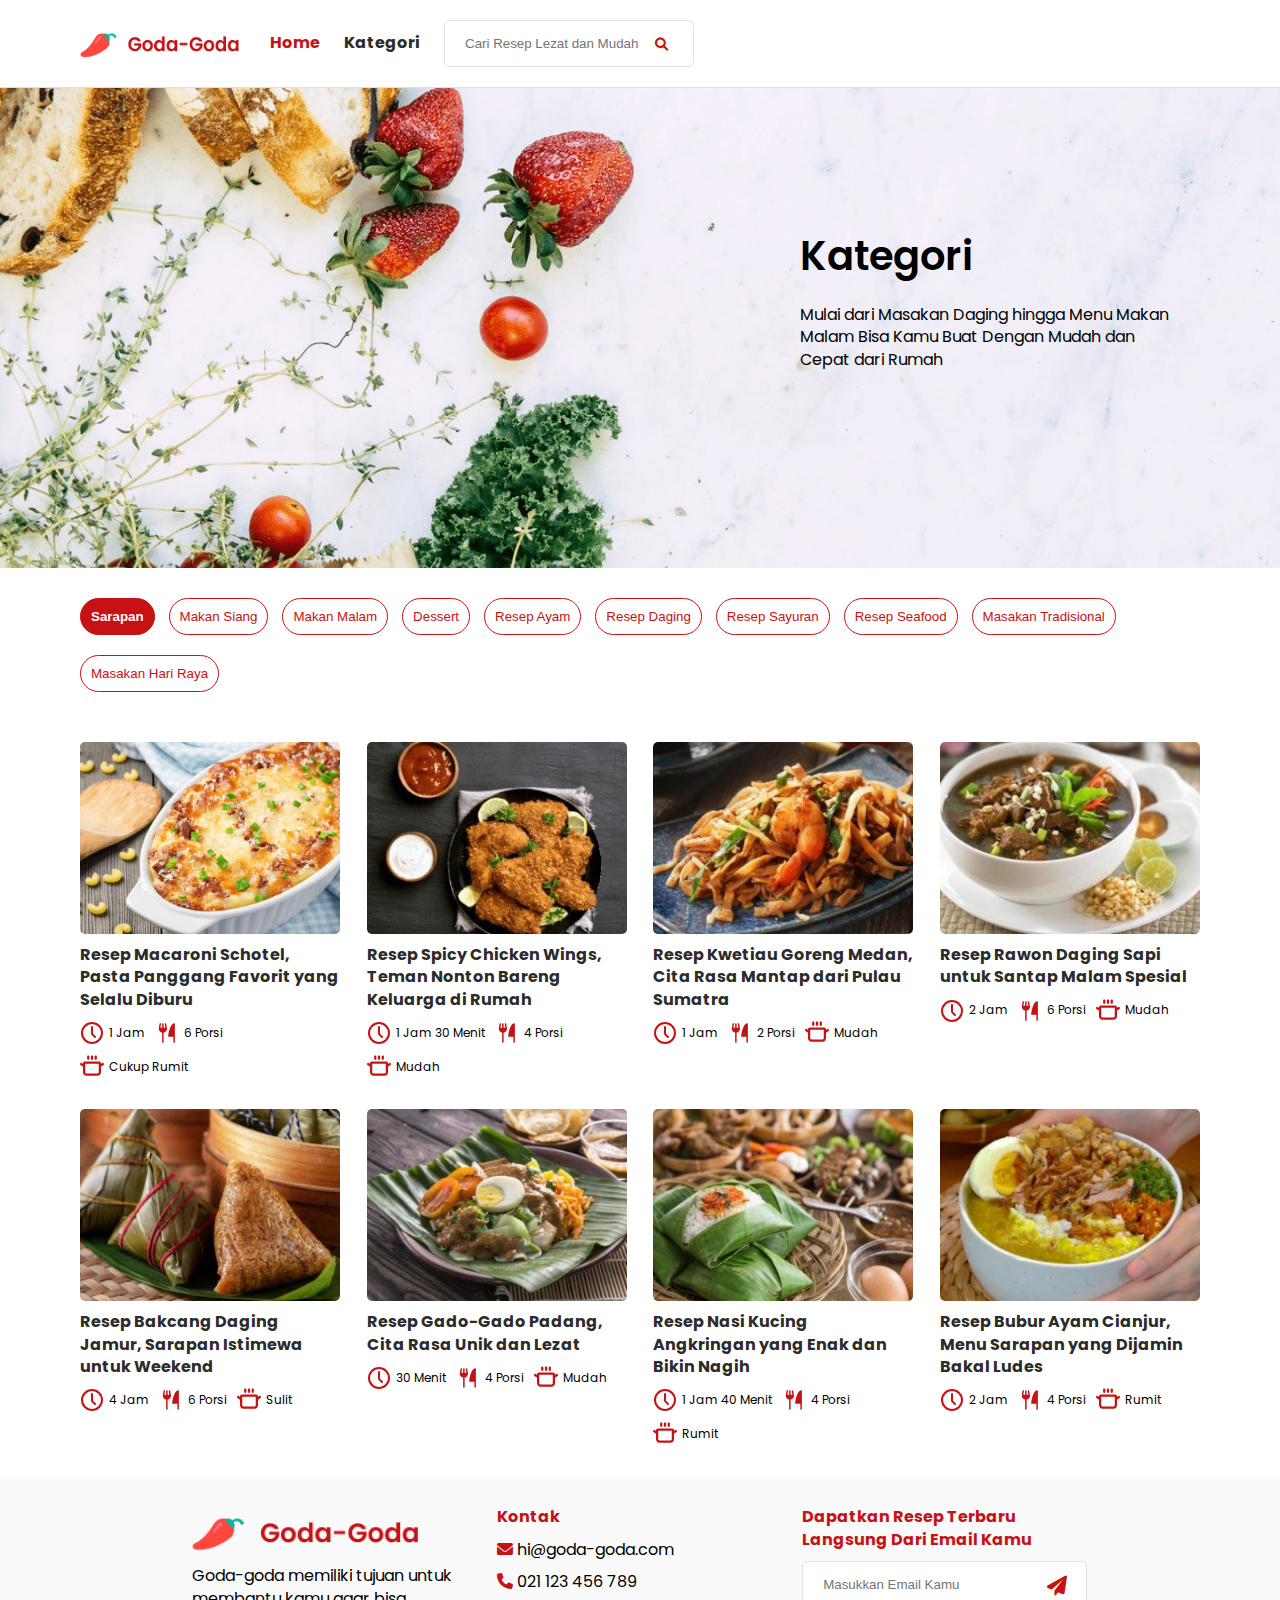
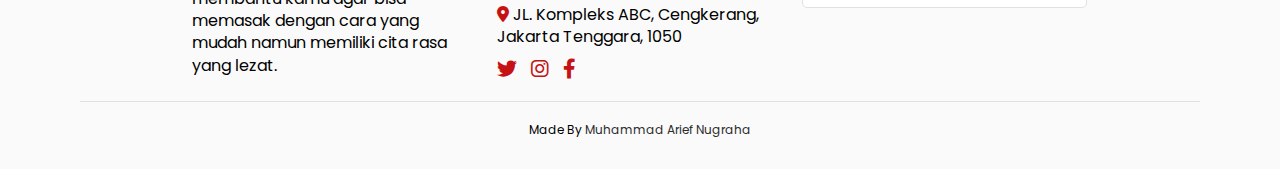
==== commit b21ac543: "add footer" ====
--- a/category.html
+++ b/category.html
@@ -106,10 +106,10 @@
                 >
               </h2>
               <div class="card-info">
-                <p><img src="images/icons/clock.svg" alt="" /> 1 Jam</p>
-                <p><img src="images/icons/portion.svg" alt="" /> 6 Porsi</p>
-                <p>
-                  <img src="images/icons/difficulty.svg" alt="" /> Cukup Rumit
+                <p><img src="images/icons/clock.svg" alt="Time Icon" /> 1 Jam</p>
+                <p><img src="images/icons/portion.svg" alt="Portion Icon" /> 6 Porsi</p>
+                <p>
+                  <img src="images/icons/difficulty.svg" alt="Difficult Icon" /> Cukup Rumit
                 </p>
               </div>
             </div>
@@ -132,10 +132,10 @@
               </h2>
               <div class="card-info">
                 <p>
-                  <img src="images/icons/clock.svg" alt="" /> 1 Jam 30 Menit
-                </p>
-                <p><img src="images/icons/portion.svg" alt="" /> 4 Porsi</p>
-                <p><img src="images/icons/difficulty.svg" alt="" /> Mudah</p>
+                  <img src="images/icons/clock.svg" alt="Time Icon" /> 1 Jam 30 Menit
+                </p>
+                <p><img src="images/icons/portion.svg" alt="Portion Icon" /> 4 Porsi</p>
+                <p><img src="images/icons/difficulty.svg" alt="Difficult Icon" /> Mudah</p>
               </div>
             </div>
           </div>
@@ -156,9 +156,9 @@
                 >
               </h2>
               <div class="card-info">
-                <p><img src="images/icons/clock.svg" alt="" /> 1 Jam</p>
-                <p><img src="images/icons/portion.svg" alt="" /> 2 Porsi</p>
-                <p><img src="images/icons/difficulty.svg" alt="" /> Mudah</p>
+                <p><img src="images/icons/clock.svg" alt="Time Icon" /> 1 Jam</p>
+                <p><img src="images/icons/portion.svg" alt="Portion Icon" /> 2 Porsi</p>
+                <p><img src="images/icons/difficulty.svg" alt="Difficult Icon" /> Mudah</p>
               </div>
             </div>
           </div>
@@ -178,9 +178,9 @@
                 >
               </h2>
               <div class="card-info">
-                <p><img src="images/icons/clock.svg" alt="" /> 2 Jam</p>
-                <p><img src="images/icons/portion.svg" alt="" /> 6 Porsi</p>
-                <p><img src="images/icons/difficulty.svg" alt="" /> Mudah</p>
+                <p><img src="images/icons/clock.svg" alt="Time Icon" /> 2 Jam</p>
+                <p><img src="images/icons/portion.svg" alt="Portion Icon" /> 6 Porsi</p>
+                <p><img src="images/icons/difficulty.svg" alt="Difficult Icon" /> Mudah</p>
               </div>
             </div>
           </div>
@@ -200,9 +200,9 @@
                 >
               </h2>
               <div class="card-info">
-                <p><img src="images/icons/clock.svg" alt="" /> 4 Jam</p>
-                <p><img src="images/icons/portion.svg" alt="" /> 6 Porsi</p>
-                <p><img src="images/icons/difficulty.svg" alt="" /> Sulit</p>
+                <p><img src="images/icons/clock.svg" alt="Time Icon" /> 4 Jam</p>
+                <p><img src="images/icons/portion.svg" alt="Portion Icon" /> 6 Porsi</p>
+                <p><img src="images/icons/difficulty.svg" alt="Difficult Icon" /> Sulit</p>
               </div>
             </div>
           </div>
@@ -222,9 +222,9 @@
                 >
               </h2>
               <div class="card-info">
-                <p><img src="images/icons/clock.svg" alt="" /> 30 Menit</p>
-                <p><img src="images/icons/portion.svg" alt="" /> 4 Porsi</p>
-                <p><img src="images/icons/difficulty.svg" alt="" /> Mudah</p>
+                <p><img src="images/icons/clock.svg" alt="Time Icon" /> 30 Menit</p>
+                <p><img src="images/icons/portion.svg" alt="Portion Icon" /> 4 Porsi</p>
+                <p><img src="images/icons/difficulty.svg" alt="Difficult Icon" /> Mudah</p>
               </div>
             </div>
           </div>
@@ -245,10 +245,10 @@
               </h2>
               <div class="card-info">
                 <p>
-                  <img src="images/icons/clock.svg" alt="" /> 1 Jam 40 Menit
-                </p>
-                <p><img src="images/icons/portion.svg" alt="" /> 4 Porsi</p>
-                <p><img src="images/icons/difficulty.svg" alt="" /> Rumit</p>
+                  <img src="images/icons/clock.svg" alt="Time Icon" /> 1 Jam 40 Menit
+                </p>
+                <p><img src="images/icons/portion.svg" alt="Portion Icon" /> 4 Porsi</p>
+                <p><img src="images/icons/difficulty.svg" alt="Difficult Icon" /> Rumit</p>
               </div>
             </div>
           </div>
@@ -269,9 +269,9 @@
                 >
               </h2>
               <div class="card-info">
-                <p><img src="images/icons/clock.svg" alt="" /> 2 Jam</p>
-                <p><img src="images/icons/portion.svg" alt="" /> 4 Porsi</p>
-                <p><img src="images/icons/difficulty.svg" alt="" /> Rumit</p>
+                <p><img src="images/icons/clock.svg" alt="Time Icon" /> 2 Jam</p>
+                <p><img src="images/icons/portion.svg" alt="Portion Icon" /> 4 Porsi</p>
+                <p><img src="images/icons/difficulty.svg" alt="Difficult Icon" /> Rumit</p>
               </div>
             </div>
           </div>
@@ -295,10 +295,10 @@
                 >
               </h2>
               <div class="card-info">
-                <p><img src="images/icons/clock.svg" alt="" /> 1 Jam</p>
-                <p><img src="images/icons/portion.svg" alt="" /> 4 Porsi</p>
-                <p>
-                  <img src="images/icons/difficulty.svg" alt="" /> Cukup Rumit
+                <p><img src="images/icons/clock.svg" alt="Time Icon" /> 1 Jam</p>
+                <p><img src="images/icons/portion.svg" alt="Portion Icon" /> 4 Porsi</p>
+                <p>
+                  <img src="images/icons/difficulty.svg" alt="Difficult Icon" /> Cukup Rumit
                 </p>
               </div>
             </div>
@@ -315,15 +315,16 @@
                 <a
                   href="detail.html"
                   title="Resep Nasi Rawon Iga Sapi, Menu Lezat yang Mudah dan Praktis"
-                  >Resep Nasi Rawon Iga Sapi, Menu Lezat yang Mudah dan Praktis</a
-                >
-              </h2>
-              <div class="card-info">
-                <p>
-                  <img src="images/icons/clock.svg" alt="" /> 1 Jam 30 Menit
-                </p>
-                <p><img src="images/icons/portion.svg" alt="" /> 4 Porsi</p>
-                <p><img src="images/icons/difficulty.svg" alt="" /> Mudah</p>
+                  >Resep Nasi Rawon Iga Sapi, Menu Lezat yang Mudah dan
+                  Praktis</a
+                >
+              </h2>
+              <div class="card-info">
+                <p>
+                  <img src="images/icons/clock.svg" alt="Time Icon" /> 1 Jam 30 Menit
+                </p>
+                <p><img src="images/icons/portion.svg" alt="Portion Icon" /> 4 Porsi</p>
+                <p><img src="images/icons/difficulty.svg" alt="Difficult Icon" /> Mudah</p>
               </div>
             </div>
           </div>
@@ -339,13 +340,14 @@
                 <a
                   href="detail.html"
                   title="Resep Potato Wedges, Camilan Pilihan Saat Buka Puasa Dimulai"
-                  >Resep Potato Wedges, Camilan Pilihan Saat Buka Puasa Dimulai</a
-                >
-              </h2>
-              <div class="card-info">
-                <p><img src="images/icons/clock.svg" alt="" /> 30 Menit</p>
-                <p><img src="images/icons/portion.svg" alt="" /> 4 Porsi</p>
-                <p><img src="images/icons/difficulty.svg" alt="" /> Mudah</p>
+                  >Resep Potato Wedges, Camilan Pilihan Saat Buka Puasa
+                  Dimulai</a
+                >
+              </h2>
+              <div class="card-info">
+                <p><img src="images/icons/clock.svg" alt="Time Icon" /> 30 Menit</p>
+                <p><img src="images/icons/portion.svg" alt="Portion Icon" /> 4 Porsi</p>
+                <p><img src="images/icons/difficulty.svg" alt="Difficult Icon" /> Mudah</p>
               </div>
             </div>
           </div>
@@ -361,13 +363,14 @@
                 <a
                   href="detail.html"
                   title="Resep Semur Kentang Tahu, Lauk Sederhana dan Favorit Sepanjang Masa"
-                  >Resep Semur Kentang Tahu, Lauk Sederhana dan Favorit Sepanjang Masa</a
-                >
-              </h2>
-              <div class="card-info">
-                <p><img src="images/icons/clock.svg" alt="" /> 45 Menit</p>
-                <p><img src="images/icons/portion.svg" alt="" /> 3 Porsi</p>
-                <p><img src="images/icons/difficulty.svg" alt="" /> Mudah</p>
+                  >Resep Semur Kentang Tahu, Lauk Sederhana dan Favorit
+                  Sepanjang Masa</a
+                >
+              </h2>
+              <div class="card-info">
+                <p><img src="images/icons/clock.svg" alt="Time Icon" /> 45 Menit</p>
+                <p><img src="images/icons/portion.svg" alt="Portion Icon" /> 3 Porsi</p>
+                <p><img src="images/icons/difficulty.svg" alt="Difficult Icon" /> Mudah</p>
               </div>
             </div>
           </div>
@@ -383,13 +386,14 @@
                 <a
                   href="detail.html"
                   title="Resep Tumis Kacang Panjang Kecap, Hidangan Pelengkap yang Praktis dan Menyehatkan"
-                  >Resep Tumis Kacang Panjang Kecap, Hidangan Pelengkap yang Praktis dan Menyehatkan</a
-                >
-              </h2>
-              <div class="card-info">
-                <p><img src="images/icons/clock.svg" alt="" /> 4 Jam</p>
-                <p><img src="images/icons/portion.svg" alt="" /> 6 Porsi</p>
-                <p><img src="images/icons/difficulty.svg" alt="" /> Sulit</p>
+                  >Resep Tumis Kacang Panjang Kecap, Hidangan Pelengkap yang
+                  Praktis dan Menyehatkan</a
+                >
+              </h2>
+              <div class="card-info">
+                <p><img src="images/icons/clock.svg" alt="Time Icon" /> 4 Jam</p>
+                <p><img src="images/icons/portion.svg" alt="Portion Icon" /> 6 Porsi</p>
+                <p><img src="images/icons/difficulty.svg" alt="Difficult Icon" /> Sulit</p>
               </div>
             </div>
           </div>
@@ -405,13 +409,14 @@
                 <a
                   href="detail.html"
                   title="Resep Tongseng Daging Sapi, Hidangan Ikonik dari Jawa Tengah"
-                  >Resep Tongseng Daging Sapi, Hidangan Ikonik dari Jawa Tengah</a
-                >
-              </h2>
-              <div class="card-info">
-                <p><img src="images/icons/clock.svg" alt="" /> 30 Menit</p>
-                <p><img src="images/icons/portion.svg" alt="" /> 4 Porsi</p>
-                <p><img src="images/icons/difficulty.svg" alt="" /> Mudah</p>
+                  >Resep Tongseng Daging Sapi, Hidangan Ikonik dari Jawa
+                  Tengah</a
+                >
+              </h2>
+              <div class="card-info">
+                <p><img src="images/icons/clock.svg" alt="Time Icon" /> 30 Menit</p>
+                <p><img src="images/icons/portion.svg" alt="Portion Icon" /> 4 Porsi</p>
+                <p><img src="images/icons/difficulty.svg" alt="Difficult Icon" /> Mudah</p>
               </div>
             </div>
           </div>
@@ -424,18 +429,14 @@
             </figure>
             <div class="card-desc">
               <h2>
-                <a
-                  href="detail.html"
-                  title="Resep Ayam Geprek Pedas"
+                <a href="detail.html" title="Resep Ayam Geprek Pedas"
                   >Resep Ayam Geprek Pedas</a
                 >
               </h2>
               <div class="card-info">
-                <p>
-                  <img src="images/icons/clock.svg" alt="" /> 1 Jam
-                </p>
-                <p><img src="images/icons/portion.svg" alt="" /> 4 Porsi</p>
-                <p><img src="images/icons/difficulty.svg" alt="" /> Mudah</p>
+                <p><img src="images/icons/clock.svg" alt="Time Icon" /> 1 Jam</p>
+                <p><img src="images/icons/portion.svg" alt="Portion Icon" /> 4 Porsi</p>
+                <p><img src="images/icons/difficulty.svg" alt="Difficult Icon" /> Mudah</p>
               </div>
             </div>
           </div>
@@ -455,9 +456,13 @@
                 >
               </h2>
               <div class="card-info">
-                <p><img src="images/icons/clock.svg" alt="" /> 1 Jam 45 Menit</p>
-                <p><img src="images/icons/portion.svg" alt="" /> 4 Porsi</p>
-                <p><img src="images/icons/difficulty.svg" alt="" /> Cukup Rumit</p>
+                <p>
+                  <img src="images/icons/clock.svg" alt="Time Icon" /> 1 Jam 45 Menit
+                </p>
+                <p><img src="images/icons/portion.svg" alt="Portion Icon" /> 4 Porsi</p>
+                <p>
+                  <img src="images/icons/difficulty.svg" alt="Difficult Icon" /> Cukup Rumit
+                </p>
               </div>
             </div>
           </div>
@@ -481,10 +486,10 @@
                 >
               </h2>
               <div class="card-info">
-                <p><img src="images/icons/clock.svg" alt="" /> 1 Jam</p>
-                <p><img src="images/icons/portion.svg" alt="" /> 4 Porsi</p>
-                <p>
-                  <img src="images/icons/difficulty.svg" alt="" /> Cukup Rumit
+                <p><img src="images/icons/clock.svg" alt="Time Icon" /> 1 Jam</p>
+                <p><img src="images/icons/portion.svg" alt="Portion Icon" /> 4 Porsi</p>
+                <p>
+                  <img src="images/icons/difficulty.svg" alt="Difficult Icon" /> Cukup Rumit
                 </p>
               </div>
             </div>
@@ -505,11 +510,11 @@
                 >
               </h2>
               <div class="card-info">
-                <p>
-                  <img src="images/icons/clock.svg" alt="" /> 1 Jam
-                </p>
-                <p><img src="images/icons/portion.svg" alt="" /> 4 Porsi</p>
-                <p><img src="images/icons/difficulty.svg" alt="" /> Cukup Rumit</p>
+                <p><img src="images/icons/clock.svg" alt="Time Icon" /> 1 Jam</p>
+                <p><img src="images/icons/portion.svg" alt="Portion Icon" /> 4 Porsi</p>
+                <p>
+                  <img src="images/icons/difficulty.svg" alt="Difficult Icon" /> Cukup Rumit
+                </p>
               </div>
             </div>
           </div>
@@ -529,9 +534,13 @@
                 >
               </h2>
               <div class="card-info">
-                <p><img src="images/icons/clock.svg" alt="" /> 1 Jam 20 Menit</p>
-                <p><img src="images/icons/portion.svg" alt="" /> 4 Porsi</p>
-                <p><img src="images/icons/difficulty.svg" alt="" /> Cukup Rumit</p>
+                <p>
+                  <img src="images/icons/clock.svg" alt="Time Icon" /> 1 Jam 20 Menit
+                </p>
+                <p><img src="images/icons/portion.svg" alt="Portion Icon" /> 4 Porsi</p>
+                <p>
+                  <img src="images/icons/difficulty.svg" alt="Difficult Icon" /> Cukup Rumit
+                </p>
               </div>
             </div>
           </div>
@@ -551,9 +560,9 @@
                 >
               </h2>
               <div class="card-info">
-                <p><img src="images/icons/clock.svg" alt="" /> 1 Jam</p>
-                <p><img src="images/icons/portion.svg" alt="" /> 4 Porsi</p>
-                <p><img src="images/icons/difficulty.svg" alt="" /> Mudah</p>
+                <p><img src="images/icons/clock.svg" alt="Time Icon" /> 1 Jam</p>
+                <p><img src="images/icons/portion.svg" alt="Portion Icon" /> 4 Porsi</p>
+                <p><img src="images/icons/difficulty.svg" alt="Difficult Icon" /> Mudah</p>
               </div>
             </div>
           </div>
@@ -573,9 +582,9 @@
                 >
               </h2>
               <div class="card-info">
-                <p><img src="images/icons/clock.svg" alt="" /> 1 Jam</p>
-                <p><img src="images/icons/portion.svg" alt="" />  Porsi</p>
-                <p><img src="images/icons/difficulty.svg" alt="" /> Sulit</p>
+                <p><img src="images/icons/clock.svg" alt="Time Icon" /> 1 Jam</p>
+                <p><img src="images/icons/portion.svg" alt="Portion Icon" /> Porsi</p>
+                <p><img src="images/icons/difficulty.svg" alt="Difficult Icon" /> Sulit</p>
               </div>
             </div>
           </div>
@@ -591,13 +600,14 @@
                 <a
                   href="detail.html"
                   title="Resep Tongseng Daging Sapi, Hidangan Ikonik dari Jawa Tengah"
-                  >Resep Tongseng Daging Sapi, Hidangan Ikonik dari Jawa Tengah</a
-                >
-              </h2>
-              <div class="card-info">
-                <p><img src="images/icons/clock.svg" alt="" /> 1 Jam</p>
-                <p><img src="images/icons/portion.svg" alt="" /> 4 Porsi</p>
-                <p><img src="images/icons/difficulty.svg" alt="" /> Mudah</p>
+                  >Resep Tongseng Daging Sapi, Hidangan Ikonik dari Jawa
+                  Tengah</a
+                >
+              </h2>
+              <div class="card-info">
+                <p><img src="images/icons/clock.svg" alt="Time Icon" /> 1 Jam</p>
+                <p><img src="images/icons/portion.svg" alt="Portion Icon" /> 4 Porsi</p>
+                <p><img src="images/icons/difficulty.svg" alt="Difficult Icon" /> Mudah</p>
               </div>
             </div>
           </div>
@@ -613,15 +623,16 @@
                 <a
                   href="detail.html"
                   title="Resep Paprika Isi Daging Asam Manis, Pilihan Baru Untuk Bekal Sehat"
-                  >Resep Paprika Isi Daging Asam Manis, Pilihan Baru Untuk Bekal Sehat</a
-                >
-              </h2>
-              <div class="card-info">
-                <p>
-                  <img src="images/icons/clock.svg" alt="" /> 1 Jam
-                </p>
-                <p><img src="images/icons/portion.svg" alt="" /> 3 Porsi</p>
-                <p><img src="images/icons/difficulty.svg" alt="" /> Cukup Rumit</p>
+                  >Resep Paprika Isi Daging Asam Manis, Pilihan Baru Untuk Bekal
+                  Sehat</a
+                >
+              </h2>
+              <div class="card-info">
+                <p><img src="images/icons/clock.svg" alt="Time Icon" /> 1 Jam</p>
+                <p><img src="images/icons/portion.svg" alt="Portion Icon" /> 3 Porsi</p>
+                <p>
+                  <img src="images/icons/difficulty.svg" alt="Difficult Icon" /> Cukup Rumit
+                </p>
               </div>
             </div>
           </div>
@@ -641,9 +652,11 @@
                 >
               </h2>
               <div class="card-info">
-                <p><img src="images/icons/clock.svg" alt="" /> 35 Menit</p>
-                <p><img src="images/icons/portion.svg" alt="" /> 4 Porsi</p>
-                <p><img src="images/icons/difficulty.svg" alt="" /> Cukup Rumit</p>
+                <p><img src="images/icons/clock.svg" alt="Time Icon" /> 35 Menit</p>
+                <p><img src="images/icons/portion.svg" alt="Portion Icon" /> 4 Porsi</p>
+                <p>
+                  <img src="images/icons/difficulty.svg" alt="Difficult Icon" /> Cukup Rumit
+                </p>
               </div>
             </div>
           </div>
@@ -651,31 +664,1348 @@
       </div>
 
       <div id="dessert-tab" class="tab-content">
-        <p>banana</p>
+        <div class="list-item">
+          <div class="card">
+            <figure>
+              <a href="detail.html">
+                <img src="images/food/result-8.png" alt="" />
+              </a>
+            </figure>
+            <div class="card-desc">
+              <h2>
+                <a
+                  href="detail.html"
+                  title="Resep Croffle Ice Cream, Dessert Kekinian yang Seru Dinikmati Saat di Rumah Aja"
+                  >Resep Croffle Ice Cream, Dessert Kekinian yang Seru Dinikmati
+                  Saat di Rumah Aja</a
+                >
+              </h2>
+              <div class="card-info">
+                <p><img src="images/icons/clock.svg" alt="Time Icon" /> 1 Jam</p>
+                <p><img src="images/icons/portion.svg" alt="Portion Icon" /> 1 Porsi</p>
+                <p><img src="images/icons/difficulty.svg" alt="Difficult Icon" /> Mudah</p>
+              </div>
+            </div>
+          </div>
+
+          <div class="card">
+            <figure>
+              <a href="detail.html">
+                <img src="images/food/category-2.png" alt="" />
+              </a>
+            </figure>
+            <div class="card-desc">
+              <h2>
+                <a
+                  href="detail.html"
+                  title="Resep Bubur Kacang Hijau Ketan Hitam dengan Kuah Santan Susu"
+                  >Resep Bubur Kacang Hijau Ketan Hitam dengan Kuah Santan
+                  Susu</a
+                >
+              </h2>
+              <div class="card-info">
+                <p><img src="images/icons/clock.svg" alt="Time Icon" /> 1 Jam</p>
+                <p><img src="images/icons/portion.svg" alt="Portion Icon" /> 4 Porsi</p>
+                <p><img src="images/icons/difficulty.svg" alt="Difficult Icon" /> Mudah</p>
+              </div>
+            </div>
+          </div>
+
+          <div class="card">
+            <figure>
+              <a href="detail.html">
+                <img src="images/food/detail.png" alt="" />
+              </a>
+            </figure>
+            <div class="card-desc">
+              <h2>
+                <a
+                  href="detail.html"
+                  title="Resep Sop Buah Segar Gaya Tropis, Sajian Penyejuk Suasana"
+                  >Resep Sop Buah Segar Gaya Tropis, Sajian Penyejuk Suasana</a
+                >
+              </h2>
+              <div class="card-info">
+                <p><img src="images/icons/clock.svg" alt="Time Icon" /> 25 Menit</p>
+                <p><img src="images/icons/portion.svg" alt="Portion Icon" /> 6 Porsi</p>
+                <p><img src="images/icons/difficulty.svg" alt="Difficult Icon" /> Mudah</p>
+              </div>
+            </div>
+          </div>
+
+          <div class="card">
+            <figure>
+              <a href="detail.html">
+                <img src="images/food/food-6.png" alt="" />
+              </a>
+            </figure>
+            <div class="card-desc">
+              <h2>
+                <a
+                  href="detail.html"
+                  title="Resep Jus Alpukat Milk Tea, Minuman Berenergi Untuk Buka Puasa"
+                  >Resep Jus Alpukat Milk Tea, Minuman Berenergi Untuk Buka
+                  Puasa</a
+                >
+              </h2>
+              <div class="card-info">
+                <p><img src="images/icons/clock.svg" alt="Time Icon" /> 30 Menit</p>
+                <p><img src="images/icons/portion.svg" alt="Portion Icon" /> 4 Porsi</p>
+                <p><img src="images/icons/difficulty.svg" alt="Difficult Icon" /> Mudah</p>
+              </div>
+            </div>
+          </div>
+
+          <div class="card">
+            <figure>
+              <a href="detail.html">
+                <img src="images/food/category-6.png" alt="" />
+              </a>
+            </figure>
+            <div class="card-desc">
+              <h2>
+                <a
+                  href="detail.html"
+                  title="Resep Pudding Silky Guava yang Lembut dan Segar untuk Dessert Keluarga"
+                  >Resep Pudding Silky Guava yang Lembut dan Segar untuk Dessert
+                  Keluarga</a
+                >
+              </h2>
+              <div class="card-info">
+                <p><img src="images/icons/clock.svg" alt="Time Icon" /> 30 Menit</p>
+                <p><img src="images/icons/portion.svg" alt="Portion Icon" /> 4 Porsi</p>
+                <p><img src="images/icons/difficulty.svg" alt="Difficult Icon" /> Mudah</p>
+              </div>
+            </div>
+          </div>
+
+          <div class="card">
+            <figure>
+              <a href="detail.html">
+                <img src="images/food/food-1.png" alt="" />
+              </a>
+            </figure>
+            <div class="card-desc">
+              <h2>
+                <a
+                  href="detail.html"
+                  title="Resep Guava Greetings, Jus Jambu Jeruk yang Bikin Buka Puasa Jadi Seru"
+                  >Resep Guava Greetings, Jus Jambu Jeruk yang Bikin Buka Puasa
+                  Jadi Seru</a
+                >
+              </h2>
+              <div class="card-info">
+                <p><img src="images/icons/clock.svg" alt="Time Icon" /> 15 Menit</p>
+                <p><img src="images/icons/portion.svg" alt="Portion Icon" /> 2 Porsi</p>
+                <p><img src="images/icons/difficulty.svg" alt="Difficult Icon" /> Mudah</p>
+              </div>
+            </div>
+          </div>
+
+          <div class="card">
+            <figure>
+              <a href="detail.html">
+                <img src="images/food/food-3.png" alt="" />
+              </a>
+            </figure>
+            <div class="card-desc">
+              <h2>
+                <a
+                  href="detail.html"
+                  title="Resep Magnum Dalgona Coffee, Dessert Paduan Kopi dan Cokelat Belgia"
+                  >Resep Magnum Dalgona Coffee, Dessert Paduan Kopi dan Cokelat
+                  Belgia</a
+                >
+              </h2>
+              <div class="card-info">
+                <p><img src="images/icons/clock.svg" alt="Time Icon" /> 20 Menit</p>
+                <p><img src="images/icons/portion.svg" alt="Portion Icon" /> 2 Porsi</p>
+                <p><img src="images/icons/difficulty.svg" alt="Difficult Icon" /> Mudah</p>
+              </div>
+            </div>
+          </div>
+
+          <div class="card">
+            <figure>
+              <a href="detail.html">
+                <img src="images/food/food-8.png" alt="" />
+              </a>
+            </figure>
+            <div class="card-desc">
+              <h2>
+                <a
+                  href="detail.html"
+                  title="Resep French Toast with Ice Cream & Mango Sauce, Kreasi Dessert a la Café yang Mudah Dibuat"
+                  >Resep French Toast with Ice Cream & Mango Sauce, Kreasi
+                  Dessert a la Café yang Mudah Dibuat</a
+                >
+              </h2>
+              <div class="card-info">
+                <p><img src="images/icons/clock.svg" alt="Time Icon" /> 30 Menit</p>
+                <p><img src="images/icons/portion.svg" alt="Portion Icon" /> 4 Porsi</p>
+                <p><img src="images/icons/difficulty.svg" alt="Difficult Icon" /> Mudah</p>
+              </div>
+            </div>
+          </div>
+        </div>
       </div>
 
       <div id="resep-ayam-tab" class="tab-content">
-        <p>walala</p>
+        <div class="list-item">
+          <div class="card">
+            <figure>
+              <a href="detail.html">
+                <img src="images/food/result-1.png" alt="" />
+              </a>
+            </figure>
+            <div class="card-desc">
+              <h2>
+                <a
+                  href="detail.html"
+                  title="Resep Ayam Bumbu Kecap Mentega, Hidangan Istimewa yang Mudah Dibuat"
+                  >Resep Ayam Bumbu Kecap Mentega, Hidangan Istimewa yang Mudah
+                  Dibuat</a
+                >
+              </h2>
+              <div class="card-info">
+                <p><img src="images/icons/clock.svg" alt="Time Icon" /> 35 Menit</p>
+                <p><img src="images/icons/portion.svg" alt="Portion Icon" /> 3 Porsi</p>
+                <p><img src="images/icons/difficulty.svg" alt="Difficult Icon" /> Mudah</p>
+              </div>
+            </div>
+          </div>
+
+          <div class="card">
+            <figure>
+              <a href="detail.html">
+                <img src="images/food/related-7.png" alt="" />
+              </a>
+            </figure>
+            <div class="card-desc">
+              <h2>
+                <a
+                  href="detail.html"
+                  title="Resep Ayam Bumbu Rujak dengan Kejutan Rasa yang Menggoda"
+                  >Resep Ayam Bumbu Rujak dengan Kejutan Rasa yang Menggoda</a
+                >
+              </h2>
+              <div class="card-info">
+                <p><img src="images/icons/clock.svg" alt="Time Icon" /> 45 Menit</p>
+                <p><img src="images/icons/portion.svg" alt="Portion Icon" /> 4 Porsi</p>
+                <p><img src="images/icons/difficulty.svg" alt="Difficult Icon" /> Mudah</p>
+              </div>
+            </div>
+          </div>
+
+          <div class="card">
+            <figure>
+              <a href="detail.html">
+                <img src="images/food/related-4.png" alt="" />
+              </a>
+            </figure>
+            <div class="card-desc">
+              <h2>
+                <a
+                  href="detail.html"
+                  title="Resep Ayam Bakar Sederhana yang Enak untuk Melengkapi Waktu Makanmu"
+                  >Resep Ayam Bakar Sederhana yang Enak untuk Melengkapi Waktu
+                  Makanmu</a
+                >
+              </h2>
+              <div class="card-info">
+                <p>
+                  <img src="images/icons/clock.svg" alt="Time Icon" /> 2 Jam 30 Menit
+                </p>
+                <p><img src="images/icons/portion.svg" alt="Portion Icon" /> 4 Porsi</p>
+                <p>
+                  <img src="images/icons/difficulty.svg" alt="Difficult Icon" /> Cukup Rumit
+                </p>
+              </div>
+            </div>
+          </div>
+
+          <div class="card">
+            <figure>
+              <a href="detail.html">
+                <img src="images/food/food-1.png" alt="" />
+              </a>
+            </figure>
+            <div class="card-desc">
+              <h2>
+                <a
+                  href="detail.html"
+                  title="Resep Sup Ayam dan Sosis, Menu Simpel dan Menghangatkan untuk Keluarga"
+                  >Resep Sup Ayam dan Sosis, Menu Simpel dan Menghangatkan untuk
+                  Keluarga</a
+                >
+              </h2>
+              <div class="card-info">
+                <p><img src="images/icons/clock.svg" alt="Time Icon" /> 45 Menit</p>
+                <p><img src="images/icons/portion.svg" alt="Portion Icon" /> 4 Porsi</p>
+                <p><img src="images/icons/difficulty.svg" alt="Difficult Icon" /> Mudah</p>
+              </div>
+            </div>
+          </div>
+
+          <div class="card">
+            <figure>
+              <a href="detail.html">
+                <img src="images/food/category-10.png" alt="" />
+              </a>
+            </figure>
+            <div class="card-desc">
+              <h2>
+                <a
+                  href="detail.html"
+                  title="Resep Ayam Bakar Klaten, Menu Kejutan untuk Akhir Pekan"
+                  >Resep Ayam Bakar Klaten, Menu Kejutan untuk Akhir Pekan</a
+                >
+              </h2>
+              <div class="card-info">
+                <p><img src="images/icons/clock.svg" alt="Time Icon" /> 1 Jam</p>
+                <p><img src="images/icons/portion.svg" alt="Portion Icon" /> 4 Porsi</p>
+                <p>
+                  <img src="images/icons/difficulty.svg" alt="Difficult Icon" /> Cukup Rumit
+                </p>
+              </div>
+            </div>
+          </div>
+
+          <div class="card">
+            <figure>
+              <a href="detail.html">
+                <img src="images/food/detail.png" alt="" />
+              </a>
+            </figure>
+            <div class="card-desc">
+              <h2>
+                <a
+                  href="detail.html"
+                  title="Resep Ayam Bakar Kecap Pedas Manis, Rasanya Tak Pernah Bikin Bosan"
+                  >Resep Ayam Bakar Kecap Pedas Manis, Rasanya Tak Pernah Bikin
+                  Bosan</a
+                >
+              </h2>
+              <div class="card-info">
+                <p><img src="images/icons/clock.svg" alt="Time Icon" /> 45 Menit</p>
+                <p><img src="images/icons/portion.svg" alt="Portion Icon" /> 4 Porsi</p>
+                <p>
+                  <img src="images/icons/difficulty.svg" alt="Difficult Icon" /> Cukup Rumit
+                </p>
+              </div>
+            </div>
+          </div>
+
+          <div class="card">
+            <figure>
+              <a href="detail.html">
+                <img src="images/food/category-8.png" alt="" />
+              </a>
+            </figure>
+            <div class="card-desc">
+              <h2>
+                <a
+                  href="detail.html"
+                  title="Resep Ayam Suwir Bumbu Bali, Pendamping Wajib Sajian Nasi Khas Pulau Dewata"
+                  >Resep Ayam Suwir Bumbu Bali, Pendamping Wajib Sajian Nasi
+                  Khas Pulau Dewata</a
+                >
+              </h2>
+              <div class="card-info">
+                <p><img src="images/icons/clock.svg" alt="Time Icon" /> 50 Menit</p>
+                <p><img src="images/icons/portion.svg" alt="Portion Icon" /> 5 Porsi</p>
+                <p><img src="images/icons/difficulty.svg" alt="Difficult Icon" /> Mudah</p>
+              </div>
+            </div>
+          </div>
+
+          <div class="card">
+            <figure>
+              <a href="detail.html">
+                <img src="images/food/category-5.png" alt="" />
+              </a>
+            </figure>
+            <div class="card-desc">
+              <h2>
+                <a
+                  href="detail.html"
+                  title="Resep Sandwich Ayam Krispi Saus Telur Asin, Ide Praktis Untuk Menu Brunch"
+                  >Resep Sandwich Ayam Krispi Saus Telur Asin, Ide Praktis Untuk
+                  Menu Brunch</a
+                >
+              </h2>
+              <div class="card-info">
+                <p><img src="images/icons/clock.svg" alt="Time Icon" /> 1 Jam</p>
+                <p><img src="images/icons/portion.svg" alt="Portion Icon" /> 4 Porsi</p>
+                <p><img src="images/icons/difficulty.svg" alt="Difficult Icon" /> Mudah</p>
+              </div>
+            </div>
+          </div>
+        </div>
       </div>
 
       <div id="resep-daging-tab" class="tab-content">
-        <p>baso</p>
+        <div class="list-item">
+          <div class="card">
+            <figure>
+              <a href="detail.html">
+                <img src="images/food/result-3.png" alt="" />
+              </a>
+            </figure>
+            <div class="card-desc">
+              <h2>
+                <a
+                  href="detail.html"
+                  title="Resep Oseng Daging Kentang Masak Kecap yang Kaya Nutrisi"
+                  >Resep Oseng Daging Kentang Masak Kecap yang Kaya Nutrisi</a
+                >
+              </h2>
+              <div class="card-info">
+                <p><img src="images/icons/clock.svg" alt="Time Icon" /> 1 Jam</p>
+                <p><img src="images/icons/portion.svg" alt="Portion Icon" /> 4 Porsi</p>
+                <p><img src="images/icons/difficulty.svg" alt="Difficult Icon" /> Mudah</p>
+              </div>
+            </div>
+          </div>
+
+          <div class="card">
+            <figure>
+              <a href="detail.html">
+                <img src="images/food/related-7.png" alt="" />
+              </a>
+            </figure>
+            <div class="card-desc">
+              <h2>
+                <a
+                  href="detail.html"
+                  title="Resep Sayur Labu Siam Kuah Santan, Menu Mudah Penggugah Selera"
+                  >Resep Sayur Labu Siam Kuah Santan, Menu Mudah Penggugah
+                  Selera</a
+                >
+              </h2>
+              <div class="card-info">
+                <p><img src="images/icons/clock.svg" alt="Time Icon" /> 2 Jam</p>
+                <p><img src="images/icons/portion.svg" alt="Portion Icon" /> 6 Porsi</p>
+                <p><img src="images/icons/difficulty.svg" alt="Difficult Icon" /> Mudah</p>
+              </div>
+            </div>
+          </div>
+
+          <div class="card">
+            <figure>
+              <a href="detail.html">
+                <img src="images/food/related-8.png" alt="" />
+              </a>
+            </figure>
+            <div class="card-desc">
+              <h2>
+                <a
+                  href="detail.html"
+                  title="Resep Tahu Campur, Masakan Jawa Timur Paling Favorit di Malam Hari"
+                  >Resep Tahu Campur, Masakan Jawa Timur Paling Favorit di Malam
+                  Hari</a
+                >
+              </h2>
+              <div class="card-info">
+                <p><img src="images/icons/clock.svg" alt="Time Icon" /> 1 Jam</p>
+                <p><img src="images/icons/portion.svg" alt="Portion Icon" /> 4 Porsi</p>
+                <p><img src="images/icons/difficulty.svg" alt="Difficult Icon" /> Mudah</p>
+              </div>
+            </div>
+          </div>
+
+          <div class="card">
+            <figure>
+              <a href="detail.html">
+                <img src="images/food/food-2.png" alt="" />
+              </a>
+            </figure>
+            <div class="card-desc">
+              <h2>
+                <a
+                  href="detail.html"
+                  title="Resep Spaghetti Dendeng Cabai Hijau, Paduan Minang-Italia yang Sangat Unik"
+                  >Resep Spaghetti Dendeng Cabai Hijau, Paduan Minang-Italia
+                  yang Sangat Unik</a
+                >
+              </h2>
+              <div class="card-info">
+                <p><img src="images/icons/clock.svg" alt="Time Icon" /> 1 Jam</p>
+                <p><img src="images/icons/portion.svg" alt="Portion Icon" /> 2 Porsi</p>
+                <p>
+                  <img src="images/icons/difficulty.svg" alt="Difficult Icon" /> Sangat Sulit
+                </p>
+              </div>
+            </div>
+          </div>
+
+          <div class="card">
+            <figure>
+              <a href="detail.html">
+                <img src="images/food/category-7.png" alt="" />
+              </a>
+            </figure>
+            <div class="card-desc">
+              <h2>
+                <a
+                  href="detail.html"
+                  title="Resep Pentol Mercon Bakar, Wajib Coba Buat Penyuka Bakso Pedas"
+                  >Resep Pentol Mercon Bakar, Wajib Coba Buat Penyuka Bakso
+                  Pedas</a
+                >
+              </h2>
+              <div class="card-info">
+                <p>
+                  <img src="images/icons/clock.svg" alt="Time Icon" /> 1 Jam 20 Menit
+                </p>
+                <p><img src="images/icons/portion.svg" alt="Portion Icon" /> 4 Porsi</p>
+                <p>
+                  <img src="images/icons/difficulty.svg" alt="Difficult Icon" /> Cukup Rumit
+                </p>
+              </div>
+            </div>
+          </div>
+
+          <div class="card">
+            <figure>
+              <a href="detail.html">
+                <img src="images/food/category-2.png" alt="" />
+              </a>
+            </figure>
+            <div class="card-desc">
+              <h2>
+                <a
+                  href="detail.html"
+                  title="Resep Semur Medan, Satu Variasi Semur Baru yang Wajib Dicoba"
+                  >Resep Semur Medan, Satu Variasi Semur Baru yang Wajib
+                  Dicoba</a
+                >
+              </h2>
+              <div class="card-info">
+                <p>
+                  <img src="images/icons/clock.svg" alt="Time Icon" /> 1 Jam 10 Menit
+                </p>
+                <p><img src="images/icons/portion.svg" alt="Portion Icon" /> 4 Porsi</p>
+                <p><img src="images/icons/difficulty.svg" alt="Difficult Icon" /> Mudah</p>
+              </div>
+            </div>
+          </div>
+
+          <div class="card">
+            <figure>
+              <a href="detail.html">
+                <img src="images/food/category-8.png" alt="" />
+              </a>
+            </figure>
+            <div class="card-desc">
+              <h2>
+                <a
+                  href="detail.html"
+                  title="Resep Tahu Bakso Ungaran, Camilan Sekaligus Oleh-Oleh Populer Khas Jawa Tengah"
+                  >Resep Tahu Bakso Ungaran, Camilan Sekaligus Oleh-Oleh Populer
+                  Khas Jawa Tengah</a
+                >
+              </h2>
+              <div class="card-info">
+                <p><img src="images/icons/clock.svg" alt="Time Icon" /> 1 Jam</p>
+                <p><img src="images/icons/portion.svg" alt="Portion Icon" /> 6 Porsi</p>
+                <p><img src="images/icons/difficulty.svg" alt="Difficult Icon" /> Mudah</p>
+              </div>
+            </div>
+          </div>
+
+          <div class="card">
+            <figure>
+              <a href="detail.html">
+                <img src="images/food/category-2.png" alt="" />
+              </a>
+            </figure>
+            <div class="card-desc">
+              <h2>
+                <a
+                  href="detail.html"
+                  title="Resep Kambing Goreng Sambal Kecap, Mudah dan Menyenangkan"
+                  >Resep Kambing Goreng Sambal Kecap, Mudah dan Menyenangkan</a
+                >
+              </h2>
+              <div class="card-info">
+                <p><img src="images/icons/clock.svg" alt="Time Icon" /> 1 Jam</p>
+                <p><img src="images/icons/portion.svg" alt="Portion Icon" /> 4 Porsi</p>
+                <p><img src="images/icons/difficulty.svg" alt="Difficult Icon" /> Mudah</p>
+              </div>
+            </div>
+          </div>
+        </div>
       </div>
 
       <div id="resep-sayuran-tab" class="tab-content">
-        <p>rposo</p>
+        <div class="list-item">
+          <div class="card">
+            <figure>
+              <a href="detail.html">
+                <img src="images/food/related-8.png" alt="" />
+              </a>
+            </figure>
+            <div class="card-desc">
+              <h2>
+                <a
+                  href="detail.html"
+                  title="Resep Balado Terong Ebi, Lauk Mantap Untuk Penyuka Pedas"
+                  >Resep Balado Terong Ebi, Lauk Mantap Untuk Penyuka Pedas</a
+                >
+              </h2>
+              <div class="card-info">
+                <p><img src="images/icons/clock.svg" alt="Time Icon" /> 25 Menit</p>
+                <p><img src="images/icons/portion.svg" alt="Portion Icon" /> 3 Porsi</p>
+                <p>
+                  <img src="images/icons/difficulty.svg" alt="Difficult Icon" /> Cukup Rumit
+                </p>
+              </div>
+            </div>
+          </div>
+
+          <div class="card">
+            <figure>
+              <a href="detail.html">
+                <img src="images/food/result-2.png" alt="" />
+              </a>
+            </figure>
+            <div class="card-desc">
+              <h2>
+                <a
+                  href="detail.html"
+                  title="Resep Tumis Buncis Tahu Tempe, Makanan Sehat yang Mudah Dimasak"
+                  >Resep Tumis Buncis Tahu Tempe, Makanan Sehat yang Mudah
+                  Dimasak</a
+                >
+              </h2>
+              <div class="card-info">
+                <p><img src="images/icons/clock.svg" alt="Time Icon" /> 30 Menit</p>
+                <p><img src="images/icons/portion.svg" alt="Portion Icon" /> 4 Porsi</p>
+                <p><img src="images/icons/difficulty.svg" alt="Difficult Icon" /> Mudah</p>
+              </div>
+            </div>
+          </div>
+
+          <div class="card">
+            <figure>
+              <a href="detail.html">
+                <img src="images/food/result-4.png" alt="" />
+              </a>
+            </figure>
+            <div class="card-desc">
+              <h2>
+                <a
+                  href="detail.html"
+                  title="Resep Ikan Gurame Sambal Dabu-Dabu, Gurih dan Menyegarkan"
+                  >Resep Ikan Gurame Sambal Dabu-Dabu, Gurih dan Menyegarkan</a
+                >
+              </h2>
+              <div class="card-info">
+                <p><img src="images/icons/clock.svg" alt="Time Icon" /> 45 Menit</p>
+                <p><img src="images/icons/portion.svg" alt="Portion Icon" /> 2 Porsi</p>
+                <p><img src="images/icons/difficulty.svg" alt="Difficult Icon" /> Mudah</p>
+              </div>
+            </div>
+          </div>
+
+          <div class="card">
+            <figure>
+              <a href="detail.html">
+                <img src="images/food/result-8.png" alt="" />
+              </a>
+            </figure>
+            <div class="card-desc">
+              <h2>
+                <a
+                  href="detail.html"
+                  title="Resep Gulai Daun Singkong Seenak di Rumah Makan Minang"
+                  >Resep Gulai Daun Singkong Seenak di Rumah Makan Minang</a
+                >
+              </h2>
+              <div class="card-info">
+                <p><img src="images/icons/clock.svg" alt="Time Icon" /> 1 Jam</p>
+                <p><img src="images/icons/portion.svg" alt="Portion Icon" /> 4 Porsi</p>
+                <p>
+                  <img src="images/icons/difficulty.svg" alt="Difficult Icon" /> Cukup Rumit
+                </p>
+              </div>
+            </div>
+          </div>
+
+          <div class="card">
+            <figure>
+              <a href="detail.html">
+                <img src="images/food/detail.png" alt="" />
+              </a>
+            </figure>
+            <div class="card-desc">
+              <h2>
+                <a
+                  href="detail.html"
+                  title="Resep Cap Cay Sayuran, Praktis dan Menyehatkan"
+                  >Resep Cap Cay Sayuran, Praktis dan Menyehatkan</a
+                >
+              </h2>
+              <div class="card-info">
+                <p><img src="images/icons/clock.svg" alt="Time Icon" /> 50 Menit</p>
+                <p><img src="images/icons/portion.svg" alt="Portion Icon" /> 4 Porsi</p>
+                <p><img src="images/icons/difficulty.svg" alt="Difficult Icon" /> Mudah</p>
+              </div>
+            </div>
+          </div>
+
+          <div class="card">
+            <figure>
+              <a href="detail.html">
+                <img src="images/food/food-6.png" alt="" />
+              </a>
+            </figure>
+            <div class="card-desc">
+              <h2>
+                <a
+                  href="detail.html"
+                  title="Resep Sayur Asem Jawa Timur, Nikmati yang Berbeda dari Biasanya"
+                  >Resep Sayur Asem Jawa Timur, Nikmati yang Berbeda dari
+                  Biasanya</a
+                >
+              </h2>
+              <div class="card-info">
+                <p><img src="images/icons/clock.svg" alt="Time Icon" /> 1 Jam</p>
+                <p><img src="images/icons/portion.svg" alt="Portion Icon" /> 4 Porsi</p>
+                <p><img src="images/icons/difficulty.svg" alt="Difficult Icon" /> Mudah</p>
+              </div>
+            </div>
+          </div>
+
+          <div class="card">
+            <figure>
+              <a href="detail.html">
+                <img src="images/food/detail.png" alt="" />
+              </a>
+            </figure>
+            <div class="card-desc">
+              <h2>
+                <a
+                  href="detail.html"
+                  title="Resep Sup Oyong Bakso Ikan, Makan di Rumah Jadi Lebih Menyenangkan"
+                  >Resep Sup Oyong Bakso Ikan, Makan di Rumah Jadi Lebih
+                  Menyenangkan</a
+                >
+              </h2>
+              <div class="card-info">
+                <p><img src="images/icons/clock.svg" alt="Time Icon" /> 30 Menit</p>
+                <p><img src="images/icons/portion.svg" alt="Portion Icon" /> 4 Porsi</p>
+                <p><img src="images/icons/difficulty.svg" alt="Difficult Icon" /> Mudah</p>
+              </div>
+            </div>
+          </div>
+
+          <div class="card">
+            <figure>
+              <a href="detail.html">
+                <img src="images/food/food-4.png" alt="" />
+              </a>
+            </figure>
+            <div class="card-desc">
+              <h2>
+                <a
+                  href="detail.html"
+                  title="Resep Ayam Kung Pao, Hidangan Populer yang Wajib Kamu Kuasai"
+                  >Resep Ayam Kung Pao, Hidangan Populer yang Wajib Kamu
+                  Kuasai</a
+                >
+              </h2>
+              <div class="card-info">
+                <p><img src="images/icons/clock.svg" alt="Time Icon" /> 1 Jam</p>
+                <p><img src="images/icons/portion.svg" alt="Portion Icon" /> 4 Porsi</p>
+                <p><img src="images/icons/difficulty.svg" alt="Difficult Icon" /> Mudah</p>
+              </div>
+            </div>
+          </div>
+        </div>
       </div>
 
       <div id="resep-seafood-tab" class="tab-content">
-        <p>seafood</p>
+        <div class="list-item">
+          <div class="card">
+            <figure>
+              <a href="detail.html">
+                <img src="images/food/food-4.png" alt="" />
+              </a>
+            </figure>
+            <div class="card-desc">
+              <h2>
+                <a
+                  href="detail.html"
+                  title="Resep Tumis Cumi Cabai Hijau, Hidangan Kesukaan yang Mudah dan Cepat Dimasaknya"
+                  >Resep Tumis Cumi Cabai Hijau, Hidangan Kesukaan yang Mudah dan Cepat Dimasaknya</a
+                >
+              </h2>
+              <div class="card-info">
+                <p><img src="images/icons/clock.svg" alt="Time Icon" /> 40 Menit</p>
+                <p><img src="images/icons/portion.svg" alt="Portion Icon" /> 4 Porsi</p>
+                <p>
+                  <img src="images/icons/difficulty.svg" alt="Difficult Icon" /> Mudah
+                </p>
+              </div>
+            </div>
+          </div>
+
+          <div class="card">
+            <figure>
+              <a href="detail.html">
+                <img src="images/food/food-8.png" alt="" />
+              </a>
+            </figure>
+            <div class="card-desc">
+              <h2>
+                <a
+                  href="detail.html"
+                  title="Resep Tumis Siput Laut, Hidangan Spesial Khas Ambon"
+                  >Resep Tumis Siput Laut, Hidangan Spesial Khas Ambon</a
+                >
+              </h2>
+              <div class="card-info">
+                <p><img src="images/icons/clock.svg" alt="Time Icon" /> 1 Jam</p>
+                <p><img src="images/icons/portion.svg" alt="Portion Icon" /> 4 Porsi</p>
+                <p><img src="images/icons/difficulty.svg" alt="Difficult Icon" /> Cukup Rumit</p>
+              </div>
+            </div>
+          </div>
+
+          <div class="card">
+            <figure>
+              <a href="detail.html">
+                <img src="images/food/result-4.png" alt="" />
+              </a>
+            </figure>
+            <div class="card-desc">
+              <h2>
+                <a
+                  href="detail.html"
+                  title="Resep Perkedel Kentang Ikan Kuah Semur untuk Sajian Lezat dan Bergizi"
+                  >Resep Perkedel Kentang Ikan Kuah Semur untuk Sajian Lezat dan Bergizi</a
+                >
+              </h2>
+              <div class="card-info">
+                <p><img src="images/icons/clock.svg" alt="Time Icon" /> 1 Jam</p>
+                <p><img src="images/icons/portion.svg" alt="Portion Icon" /> 4 Porsi</p>
+                <p><img src="images/icons/difficulty.svg" alt="Difficult Icon" /> Cukup Rumit</p>
+              </div>
+            </div>
+          </div>
+
+          <div class="card">
+            <figure>
+              <a href="detail.html">
+                <img src="images/food/related-5.png" alt="" />
+              </a>
+            </figure>
+            <div class="card-desc">
+              <h2>
+                <a
+                  href="detail.html"
+                  title="Resep Ikan Kembung Kukus, Menu Sehat Sekaligus Lezat"
+                  >Resep Ikan Kembung Kukus, Menu Sehat Sekaligus Lezat</a
+                >
+              </h2>
+              <div class="card-info">
+                <p><img src="images/icons/clock.svg" alt="Time Icon" /> 45 Menit</p>
+                <p><img src="images/icons/portion.svg" alt="Portion Icon" /> 4 Porsi</p>
+                <p>
+                  <img src="images/icons/difficulty.svg" alt="Difficult Icon" /> Mudah
+                </p>
+              </div>
+            </div>
+          </div>
+
+          <div class="card">
+            <figure>
+              <a href="detail.html">
+                <img src="images/food/result-3.png" alt="" />
+              </a>
+            </figure>
+            <div class="card-desc">
+              <h2>
+                <a
+                  href="detail.html"
+                  title="Resep Udang Goreng Mentega yang Gurih untuk Sajian Istimewa di Rumah"
+                  >Resep Udang Goreng Mentega yang Gurih untuk Sajian Istimewa di Rumah</a
+                >
+              </h2>
+              <div class="card-info">
+                <p><img src="images/icons/clock.svg" alt="Time Icon" /> 50 Menit</p>
+                <p><img src="images/icons/portion.svg" alt="Portion Icon" /> 4 Porsi</p>
+                <p><img src="images/icons/difficulty.svg" alt="Difficult Icon" /> Mudah</p>
+              </div>
+            </div>
+          </div>
+
+          <div class="card">
+            <figure>
+              <a href="detail.html">
+                <img src="images/food/food-1.png" alt="" />
+              </a>
+            </figure>
+            <div class="card-desc">
+              <h2>
+                <a
+                  href="detail.html"
+                  title="Resep Cumi Masak Cabai Hijau, Bawaannya Ingin Tambah Terus"
+                  >Resep Cumi Masak Cabai Hijau, Bawaannya Ingin Tambah Terus</a
+                >
+              </h2>
+              <div class="card-info">
+                <p><img src="images/icons/clock.svg" alt="Time Icon" /> 30 Menit</p>
+                <p><img src="images/icons/portion.svg" alt="Portion Icon" /> 4 Porsi</p>
+                <p><img src="images/icons/difficulty.svg" alt="Difficult Icon" /> Mudah</p>
+              </div>
+            </div>
+          </div>
+
+          <div class="card">
+            <figure>
+              <a href="detail.html">
+                <img src="images/food/food-3.png" alt="" />
+              </a>
+            </figure>
+            <div class="card-desc">
+              <h2>
+                <a
+                  href="detail.html"
+                  title="Resep Sop Gurame, Pilihan Spesial untuk Keluarga"
+                  >Resep Sop Gurame, Pilihan Spesial untuk Keluarga</a
+                >
+              </h2>
+              <div class="card-info">
+                <p><img src="images/icons/clock.svg" alt="Time Icon" /> 30 Menit</p>
+                <p><img src="images/icons/portion.svg" alt="Portion Icon" /> 4 Porsi</p>
+                <p><img src="images/icons/difficulty.svg" alt="Difficult Icon" /> Cukup Rumit</p>
+              </div>
+            </div>
+          </div>
+
+          <div class="card">
+            <figure>
+              <a href="detail.html">
+                <img src="images/food/related-3.png" alt="" />
+              </a>
+            </figure>
+            <div class="card-desc">
+              <h2>
+                <a
+                  href="detail.html"
+                  title="Resep Bakso Goreng, Camilan Setia Pendamping Bakwan Malang"
+                  >Resep Bakso Goreng, Camilan Setia Pendamping Bakwan Malang</a
+                >
+              </h2>
+              <div class="card-info">
+                <p><img src="images/icons/clock.svg" alt="Time Icon" /> 1 Jam</p>
+                <p><img src="images/icons/portion.svg" alt="Portion Icon" /> 4 Porsi</p>
+                <p><img src="images/icons/difficulty.svg" alt="Difficult Icon" /> Mudah</p>
+              </div>
+            </div>
+          </div>
+        </div>
       </div>
       <div id="masakan-tradisional-tab" class="tab-content">
-        <p>tradisional</p>
+        <div class="list-item">
+          <div class="card">
+            <figure>
+              <a href="detail.html">
+                <img src="images/food/related-3.png" alt="" />
+              </a>
+            </figure>
+            <div class="card-desc">
+              <h2>
+                <a
+                  href="detail.html"
+                  title="Resep Sambal Goreng Jeroan Sapi, Masakan Pendamping Istimewa"
+                  >Resep Sambal Goreng Jeroan Sapi, Masakan Pendamping Istimewa</a
+                >
+              </h2>
+              <div class="card-info">
+                <p><img src="images/icons/clock.svg" alt="Time Icon" /> 45 Menit</p>
+                <p><img src="images/icons/portion.svg" alt="Portion Icon" /> 3 Porsi</p>
+                <p>
+                  <img src="images/icons/difficulty.svg" alt="Difficult Icon" /> Mudah
+                </p>
+              </div>
+            </div>
+          </div>
+
+          <div class="card">
+            <figure>
+              <a href="detail.html">
+                <img src="images/food/result-1.png" alt="" />
+              </a>
+            </figure>
+            <div class="card-desc">
+              <h2>
+                <a
+                  href="detail.html"
+                  title="Resep Soto Ayam Daun Jeruk, Hangat Tersaji Kapan Saja"
+                  >Resep Soto Ayam Daun Jeruk, Hangat Tersaji Kapan Saja</a
+                >
+              </h2>
+              <div class="card-info">
+                <p><img src="images/icons/clock.svg" alt="Time Icon" /> 1 Jam</p>
+                <p><img src="images/icons/portion.svg" alt="Portion Icon" /> 4 Porsi</p>
+                <p><img src="images/icons/difficulty.svg" alt="Difficult Icon" /> Mudah</p>
+              </div>
+            </div>
+          </div>
+
+          <div class="card">
+            <figure>
+              <a href="detail.html">
+                <img src="images/food/result-6.png" alt="" />
+              </a>
+            </figure>
+            <div class="card-desc">
+              <h2>
+                <a
+                  href="detail.html"
+                  title="Resep Ikan Kuah Kuning, Permata dari Indonesia Timur"
+                  >Resep Ikan Kuah Kuning, Permata dari Indonesia Timur</a
+                >
+              </h2>
+              <div class="card-info">
+                <p><img src="images/icons/clock.svg" alt="Time Icon" /> 45 Menit</p>
+                <p><img src="images/icons/portion.svg" alt="Portion Icon" /> 4 Porsi</p>
+                <p><img src="images/icons/difficulty.svg" alt="Difficult Icon" /> Mudah</p>
+              </div>
+            </div>
+          </div>
+
+          <div class="card">
+            <figure>
+              <a href="detail.html">
+                <img src="images/food/result-1.png" alt="" />
+              </a>
+            </figure>
+            <div class="card-desc">
+              <h2>
+                <a
+                  href="detail.html"
+                  title="Resep Ayam Panggang Serai Cabai Rawit, Makan Malam Semakin Spesial"
+                  >Resep Ayam Panggang Serai Cabai Rawit, Makan Malam Semakin Spesial</a
+                >
+              </h2>
+              <div class="card-info">
+                <p><img src="images/icons/clock.svg" alt="Time Icon" /> 1 Jam 15 Menit</p>
+                <p><img src="images/icons/portion.svg" alt="Portion Icon" /> 4 Porsi</p>
+                <p>
+                  <img src="images/icons/difficulty.svg" alt="Difficult Icon" /> Cukup Rumit
+                </p>
+              </div>
+            </div>
+          </div>
+
+          <div class="card">
+            <figure>
+              <a href="detail.html">
+                <img src="images/food/result-8.png" alt="" />
+              </a>
+            </figure>
+            <div class="card-desc">
+              <h2>
+                <a
+                  href="detail.html"
+                  title="Resep Telur Gulung a la Jajanan SD yang Bikin Ngiler"
+                  >Resep Telur Gulung a la Jajanan SD yang Bikin Ngiler</a
+                >
+              </h2>
+              <div class="card-info">
+                <p><img src="images/icons/clock.svg" alt="Time Icon" /> 30 Menit</p>
+                <p><img src="images/icons/portion.svg" alt="Portion Icon" /> 4 Porsi</p>
+                <p><img src="images/icons/difficulty.svg" alt="Difficult Icon" /> Mudah</p>
+              </div>
+            </div>
+          </div>
+
+          <div class="card">
+            <figure>
+              <a href="detail.html">
+                <img src="images/food/detail.png" alt="" />
+              </a>
+            </figure>
+            <div class="card-desc">
+              <h2>
+                <a
+                  href="detail.html"
+                  title="Resep Semur Bola Tahu, Ide Baru Olahan Tahu yang Istimewa"
+                  >Resep Semur Bola Tahu, Ide Baru Olahan Tahu yang Istimewa</a
+                >
+              </h2>
+              <div class="card-info">
+                <p><img src="images/icons/clock.svg" alt="Time Icon" /> 45 Menit</p>
+                <p><img src="images/icons/portion.svg" alt="Portion Icon" /> 2 Porsi</p>
+                <p><img src="images/icons/difficulty.svg" alt="Difficult Icon" /> Mudah</p>
+              </div>
+            </div>
+          </div>
+
+          <div class="card">
+            <figure>
+              <a href="detail.html">
+                <img src="images/food/food-6.png" alt="" />
+              </a>
+            </figure>
+            <div class="card-desc">
+              <h2>
+                <a
+                  href="detail.html"
+                  title="Resep Mie Ongklok, Menu Paling Khas Dari Wonosobo"
+                  >Resep Mie Ongklok, Menu Paling Khas Dari Wonosobo</a
+                >
+              </h2>
+              <div class="card-info">
+                <p><img src="images/icons/clock.svg" alt="Time Icon" /> 1 Jam</p>
+                <p><img src="images/icons/portion.svg" alt="Portion Icon" /> 2 Porsi</p>
+                <p><img src="images/icons/difficulty.svg" alt="Difficult Icon" /> Mudah</p>
+              </div>
+            </div>
+          </div>
+
+          <div class="card">
+            <figure>
+              <a href="detail.html">
+                <img src="images/food/related-1.png" alt="" />
+              </a>
+            </figure>
+            <div class="card-desc">
+              <h2>
+                <a
+                  href="detail.html"
+                  title="Resep Keripik Tempe Cabe Hijau, Camilan Nikmat yang Bikin Nagih"
+                  >Resep Keripik Tempe Cabe Hijau, Camilan Nikmat yang Bikin Nagih</a
+                >
+              </h2>
+              <div class="card-info">
+                <p><img src="images/icons/clock.svg" alt="Time Icon" /> 45 Menit</p>
+                <p><img src="images/icons/portion.svg" alt="Portion Icon" /> 7 Porsi</p>
+                <p><img src="images/icons/difficulty.svg" alt="Difficult Icon" /> Mudah</p>
+              </div>
+            </div>
+          </div>
+        </div>
       </div>
       <div id="masakan-hari-raya-tab" class="tab-content">
-        <p>Hari raya</p>
+        <div class="list-item">
+          <div class="card">
+            <figure>
+              <a href="detail.html">
+                <img src="images/food/related-8.png" alt="" />
+              </a>
+            </figure>
+            <div class="card-desc">
+              <h2>
+                <a
+                  href="detail.html"
+                  title="Resep Opor Ayam Putih, Sedap Disajikan dengan Nasi atau Lontong"
+                  >Resep Opor Ayam Putih, Sedap Disajikan dengan Nasi atau Lontong</a
+                >
+              </h2>
+              <div class="card-info">
+                <p><img src="images/icons/clock.svg" alt="Time Icon" /> 1 Jam</p>
+                <p><img src="images/icons/portion.svg" alt="Portion Icon" /> 4 Porsi</p>
+                <p>
+                  <img src="images/icons/difficulty.svg" alt="Difficult Icon" /> Mudah
+                </p>
+              </div>
+            </div>
+          </div>
+
+          <div class="card">
+            <figure>
+              <a href="detail.html">
+                <img src="images/food/related-3.png" alt="" />
+              </a>
+            </figure>
+            <div class="card-desc">
+              <h2>
+                <a
+                  href="detail.html"
+                  title="Resep Bakso Ikan Tenggiri Kuah Kecap, Spesial untuk Keluarga di Akhir Pekan"
+                  >Resep Bakso Ikan Tenggiri Kuah Kecap, Spesial untuk Keluarga di Akhir Pekan</a
+                >
+              </h2>
+              <div class="card-info">
+                <p><img src="images/icons/clock.svg" alt="Time Icon" /> 1 Jam</p>
+                <p><img src="images/icons/portion.svg" alt="Portion Icon" /> 4 Porsi</p>
+                <p><img src="images/icons/difficulty.svg" alt="Difficult Icon" /> Cukup Rumit</p>
+              </div>
+            </div>
+          </div>
+
+          <div class="card">
+            <figure>
+              <a href="detail.html">
+                <img src="images/food/related-6.png" alt="" />
+              </a>
+            </figure>
+            <div class="card-desc">
+              <h2>
+                <a
+                  href="detail.html"
+                  title="Resep Kalio Iga Kambing Khas Palembang, Pilihan Sehat untuk Keluarga"
+                  >Resep Kalio Iga Kambing Khas Palembang, Pilihan Sehat untuk Keluarga</a
+                >
+              </h2>
+              <div class="card-info">
+                <p><img src="images/icons/clock.svg" alt="Time Icon" /> 35 Menit</p>
+                <p><img src="images/icons/portion.svg" alt="Portion Icon" /> 4 Porsi</p>
+                <p><img src="images/icons/difficulty.svg" alt="Difficult Icon" /> Mudah</p>
+              </div>
+            </div>
+          </div>
+
+          <div class="card">
+            <figure>
+              <a href="detail.html">
+                <img src="images/food/result-5.png" alt="" />
+              </a>
+            </figure>
+            <div class="card-desc">
+              <h2>
+                <a
+                  href="detail.html"
+                  title="Resep Nasi Goreng Kambing Kebuli, Meriahkan Suasana Idul Adha"
+                  >Resep Nasi Goreng Kambing Kebuli, Meriahkan Suasana Idul Adha</a
+                >
+              </h2>
+              <div class="card-info">
+                <p><img src="images/icons/clock.svg" alt="Time Icon" /> 1 Jam</p>
+                <p><img src="images/icons/portion.svg" alt="Portion Icon" /> 4 Porsi</p>
+                <p>
+                  <img src="images/icons/difficulty.svg" alt="Difficult Icon" /> Mudah
+                </p>
+              </div>
+            </div>
+          </div>
+
+          <div class="card">
+            <figure>
+              <a href="detail.html">
+                <img src="images/food/related-5.png" alt="" />
+              </a>
+            </figure>
+            <div class="card-desc">
+              <h2>
+                <a
+                  href="detail.html"
+                  title="Resep Mujair Bakar Kecap Pedas, Inspirasi Menu Ikan Bakar A la Restoran"
+                  >Resep Mujair Bakar Kecap Pedas, Inspirasi Menu Ikan Bakar A la Restoran</a
+                >
+              </h2>
+              <div class="card-info">
+                <p><img src="images/icons/clock.svg" alt="Time Icon" /> 1 Jam</p>
+                <p><img src="images/icons/portion.svg" alt="Portion Icon" /> 2 Porsi</p>
+                <p><img src="images/icons/difficulty.svg" alt="Difficult Icon" /> Mudah</p>
+              </div>
+            </div>
+          </div>
+
+          <div class="card">
+            <figure>
+              <a href="detail.html">
+                <img src="images/food/food-8.png" alt="" />
+              </a>
+            </figure>
+            <div class="card-desc">
+              <h2>
+                <a
+                  href="detail.html"
+                  title="Resep Ayam Afrika, Lauk Berempah dengan Sensasi Sambal Pedas yang Unik"
+                  >Resep Ayam Afrika, Lauk Berempah dengan Sensasi Sambal Pedas yang Unik</a
+                >
+              </h2>
+              <div class="card-info">
+                <p><img src="images/icons/clock.svg" alt="Time Icon" /> 1 Jam 20 Menit</p>
+                <p><img src="images/icons/portion.svg" alt="Portion Icon" /> 4 Porsi</p>
+                <p><img src="images/icons/difficulty.svg" alt="Difficult Icon" /> Mudah</p>
+              </div>
+            </div>
+          </div>
+
+          <div class="card">
+            <figure>
+              <a href="detail.html">
+                <img src="images/food/related-5.png" alt="" />
+              </a>
+            </figure>
+            <div class="card-desc">
+              <h2>
+                <a
+                  href="detail.html"
+                  title="Resep Sayur Godog, Menu Andalan Saat Hari Besar"
+                  >Resep Sayur Godog, Menu Andalan Saat Hari Besar</a
+                >
+              </h2>
+              <div class="card-info">
+                <p><img src="images/icons/clock.svg" alt="Time Icon" /> 45 Menit</p>
+                <p><img src="images/icons/portion.svg" alt="Portion Icon" /> 8 Porsi</p>
+                <p><img src="images/icons/difficulty.svg" alt="Difficult Icon" /> Cukup Rumit</p>
+              </div>
+            </div>
+          </div>
+
+          <div class="card">
+            <figure>
+              <a href="detail.html">
+                <img src="images/food/result-3.png" alt="" />
+              </a>
+            </figure>
+            <div class="card-desc">
+              <h2>
+                <a
+                  href="detail.html"
+                  title="Resep Sop Buah Segar Gaya Tropis, Sajian Penyejuk Suasana"
+                  >Resep Sop Buah Segar Gaya Tropis, Sajian Penyejuk Suasana</a
+                >
+              </h2>
+              <div class="card-info">
+                <p><img src="images/icons/clock.svg" alt="Time Icon" /> 25 Menit</p>
+                <p><img src="images/icons/portion.svg" alt="Portion Icon" /> 6 Porsi</p>
+                <p><img src="images/icons/difficulty.svg" alt="Difficult Icon" /> Mudah</p>
+              </div>
+            </div>
+          </div>
+        </div>
       </div>
     </section>
+    <!-- START FOOTER -->
+    <footer>
+      <div class="content">
+          <div class="company">
+              <img src="images/logo.png" alt="Logo">
+              <p>Goda-goda memiliki tujuan untuk membantu kamu agar bisa memasak dengan cara yang mudah namun memiliki cita rasa yang lezat.</p>
+          </div>
+          <div class="contact">
+              <p class="title">Kontak</p>
+              <p><i class="fas fa-envelope"></i> hi@goda-goda.com</p>
+              <p><i class="fas fa-phone"></i> 021 123 456 789</p>
+              <p><i class="fas fa-map-marker-alt"></i> JL. Kompleks ABC, Cengkerang, Jakarta Tenggara, 1050</p>
+              <a href="#"><i class="fab fa-twitter fa-lg"></i></a>
+              <a href="#"><i class="fab fa-instagram fa-lg"></i></a>
+              <a href="#"><i class="fab fa-facebook-f fa-lg"></i></a>
+          </div>
+          <div class="newsletter">
+              <p class="title">Dapatkan Resep Terbaru Langsung Dari Email Kamu</p>
+              <form action="">
+                  <input type="email" placeholder="Masukkan Email Kamu" required>
+                  <button type="submit"><i class="fas fa-paper-plane"></i> <span>Kirimi Saya Resep Terbaru</span></button>
+              </form>
+          </div>
+      </div>
+
+      <div class="copyright">
+          <p>Made By <a href="https://www.instagram.com/dvkentury">Muhammad Arief Nugraha</a></p>
+      </div>
+  </footer>
+  <!-- END FOOTER -->
     <!-- END TAB CONTENT-->
     <script src="js/main.js"></script>
   </body>
--- a/css/style.css
+++ b/css/style.css
@@ -2,6 +2,10 @@
 * {
   -webkit-box-sizing: border-box;
           box-sizing: border-box;
+}
+
+html {
+  scroll-behavior: smooth;
 }
 
 body {
@@ -1015,6 +1019,7 @@
     overflow-x: hidden;
     padding-left: 5rem;
     padding-right: 5rem;
+    padding-bottom: 0;
   }
   #tab-menu button {
     padding: .625rem;
@@ -1074,7 +1079,11 @@
     background-position-x: 50%;
   }
   #tab-menu button {
-    padding: .625rem .313rem;
+    margin-bottom: 1.25rem;
+    padding: .625rem;
+  }
+  .card .card-desc .card-info p {
+    margin-bottom: .625rem;
   }
 }
 
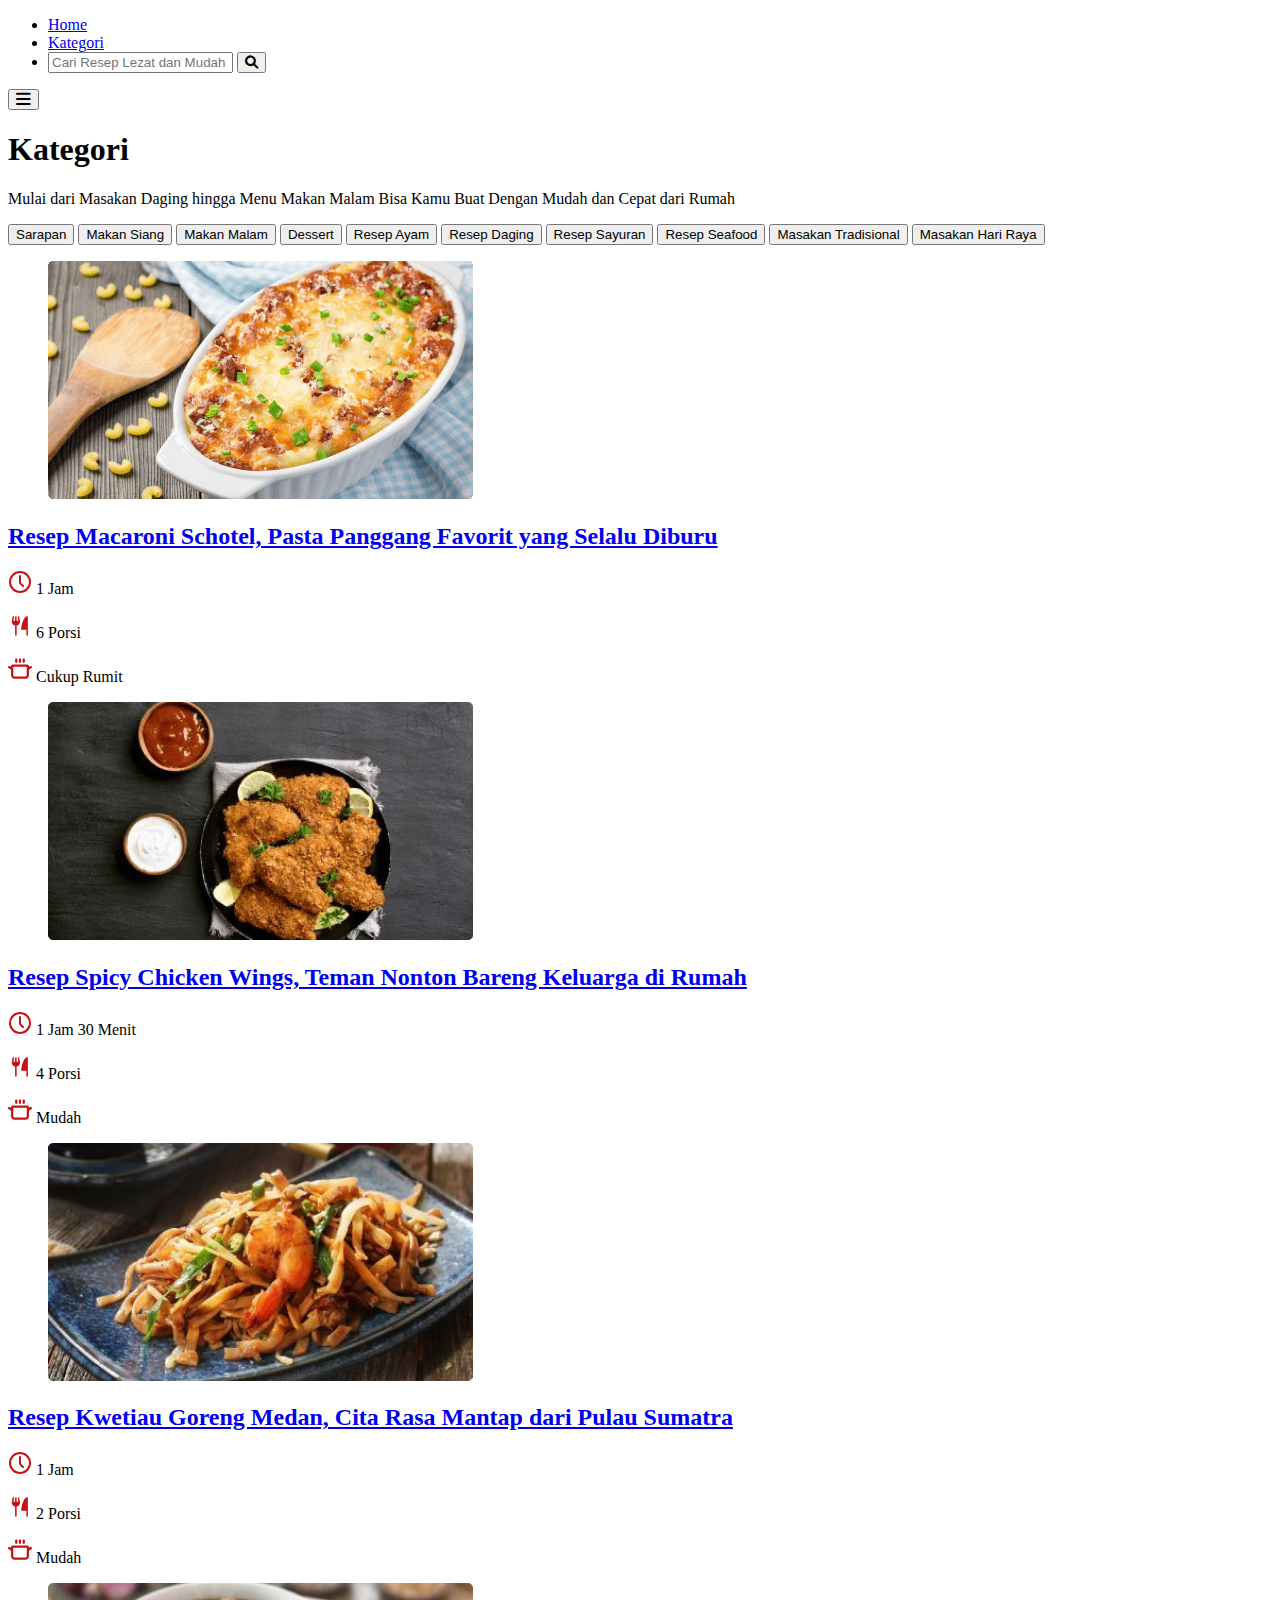
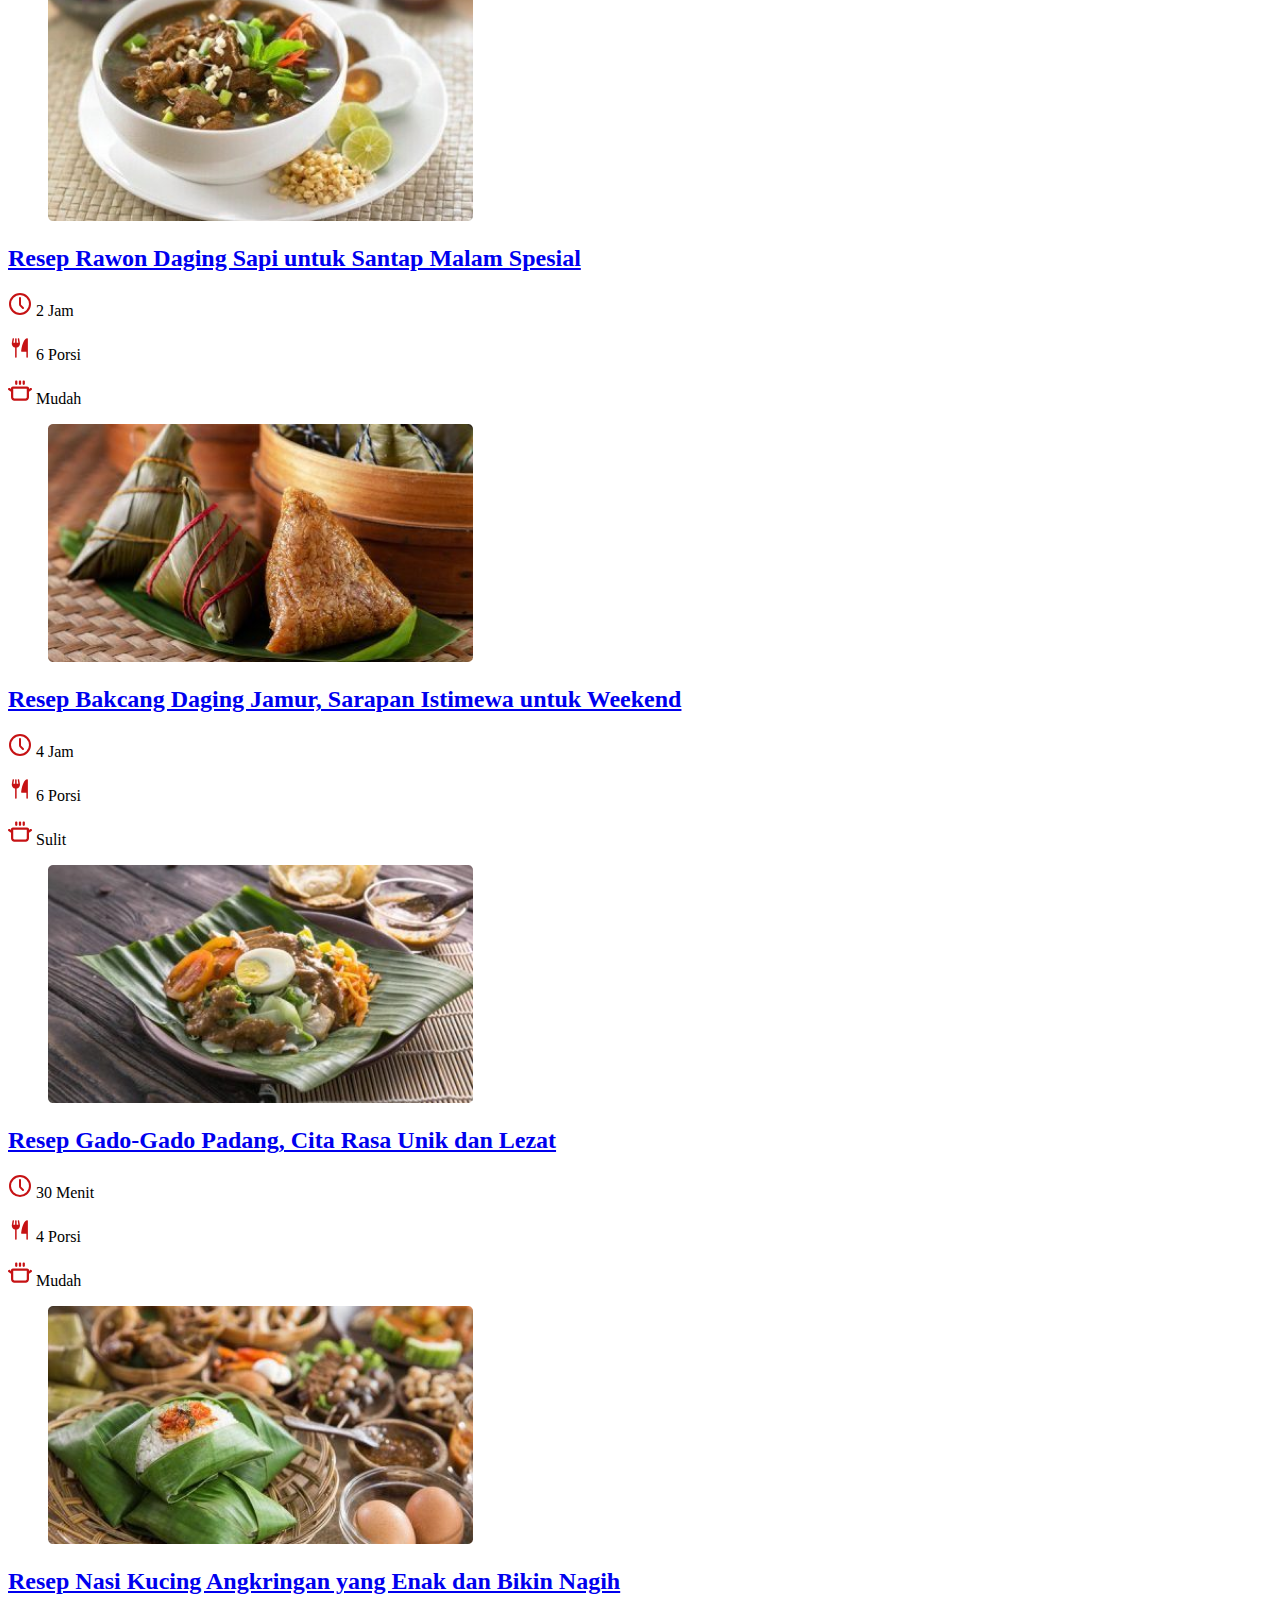
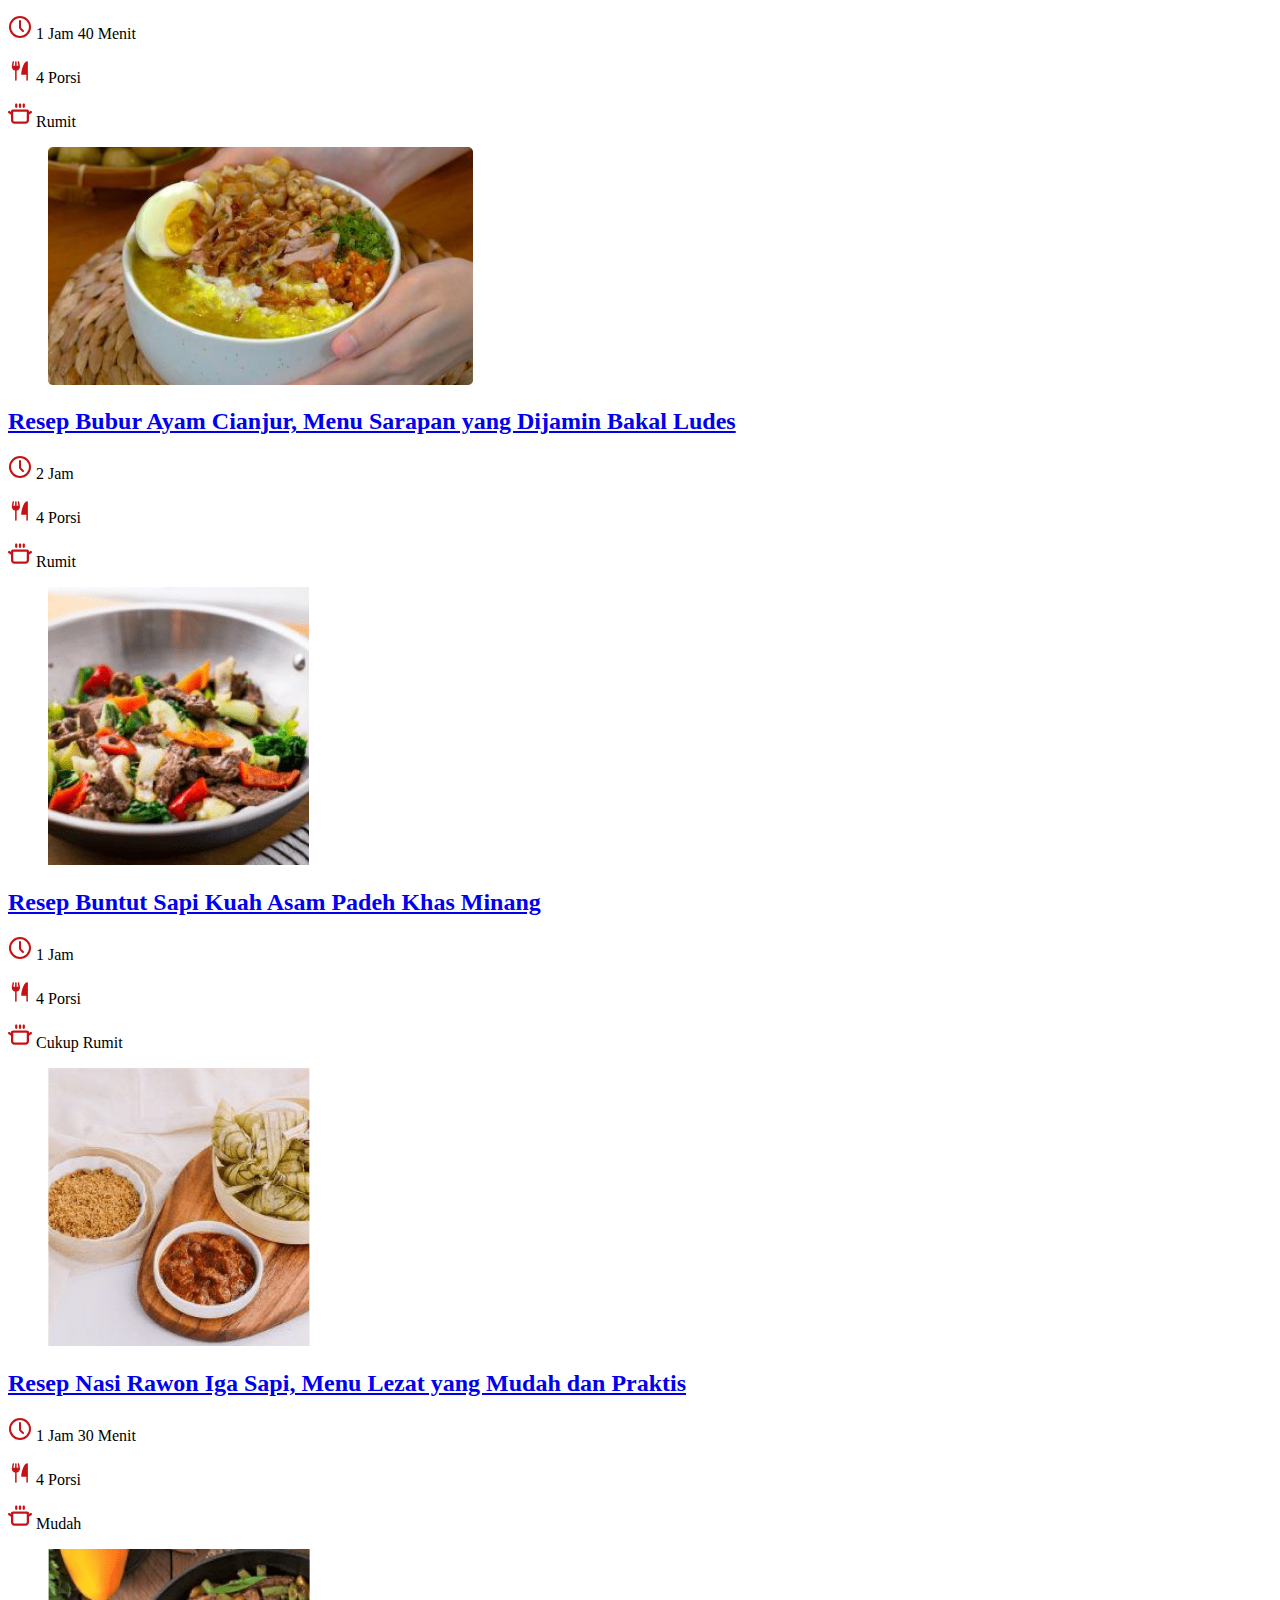
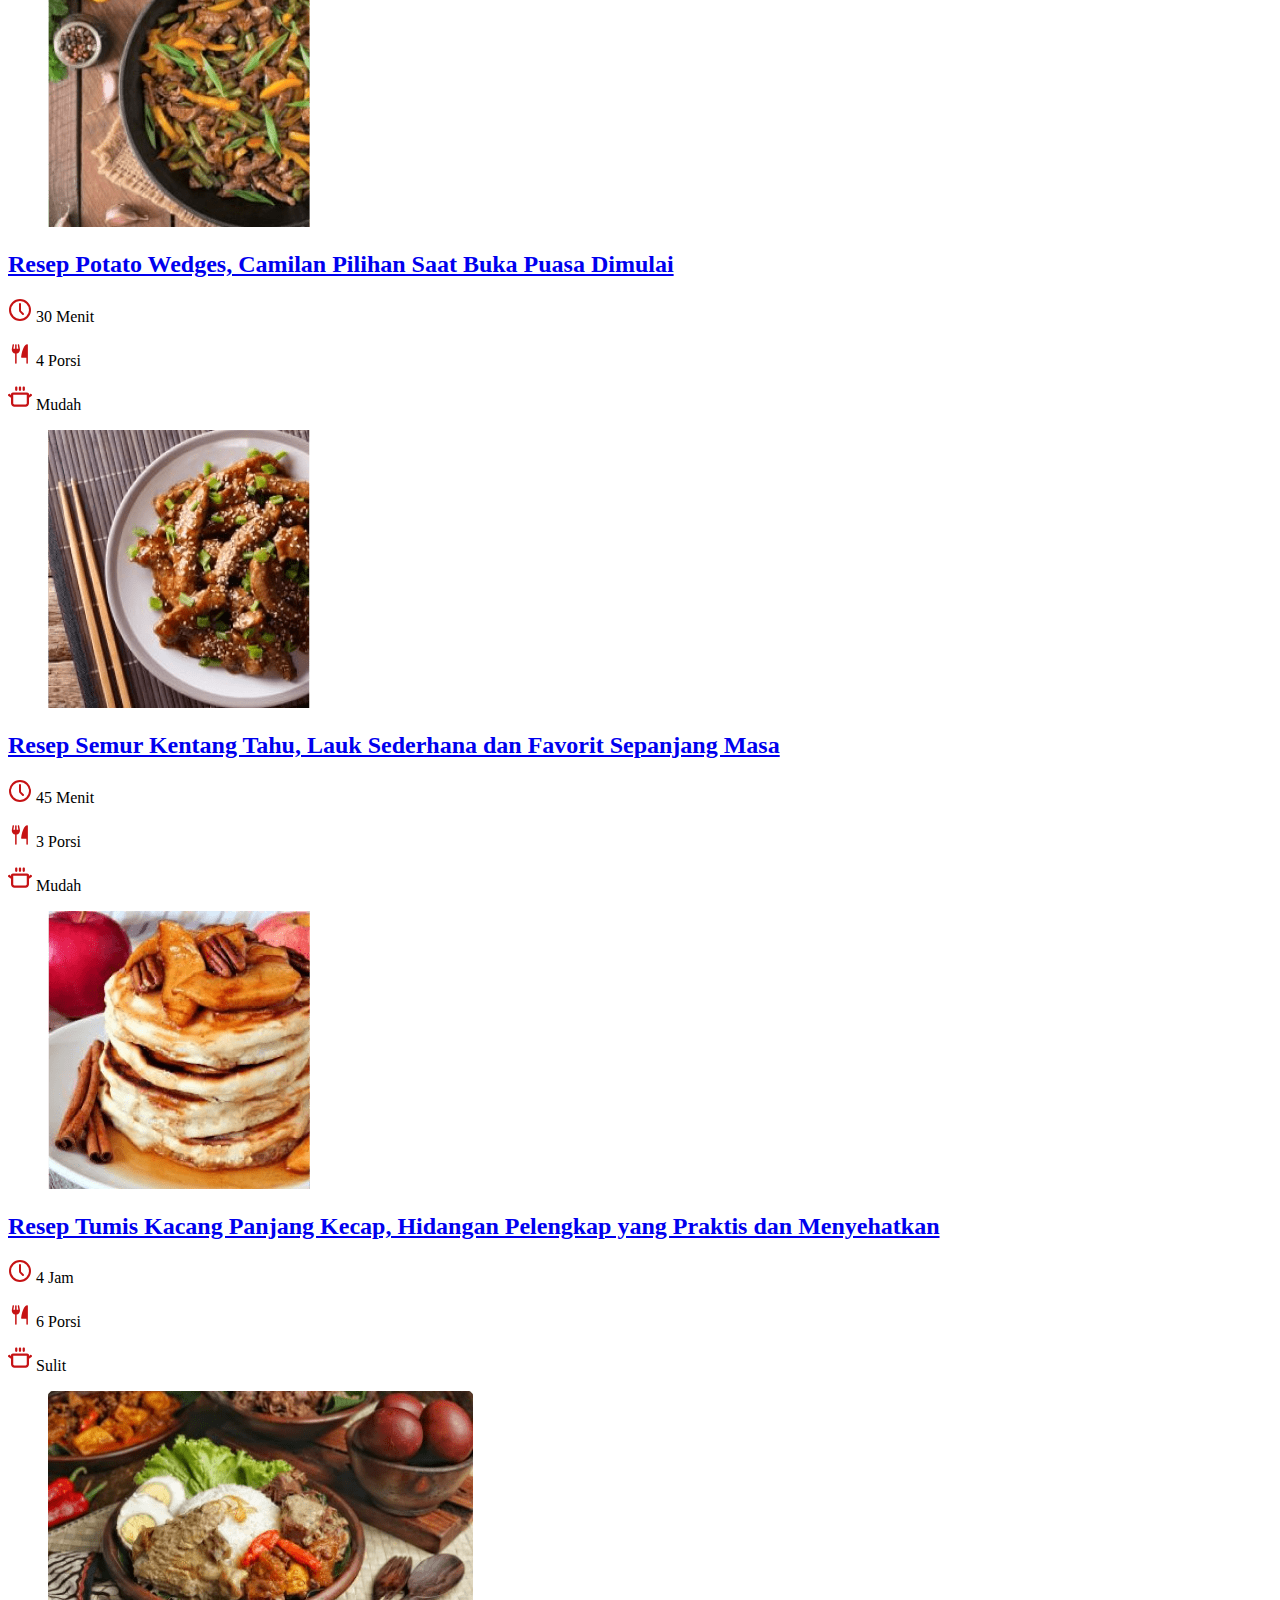
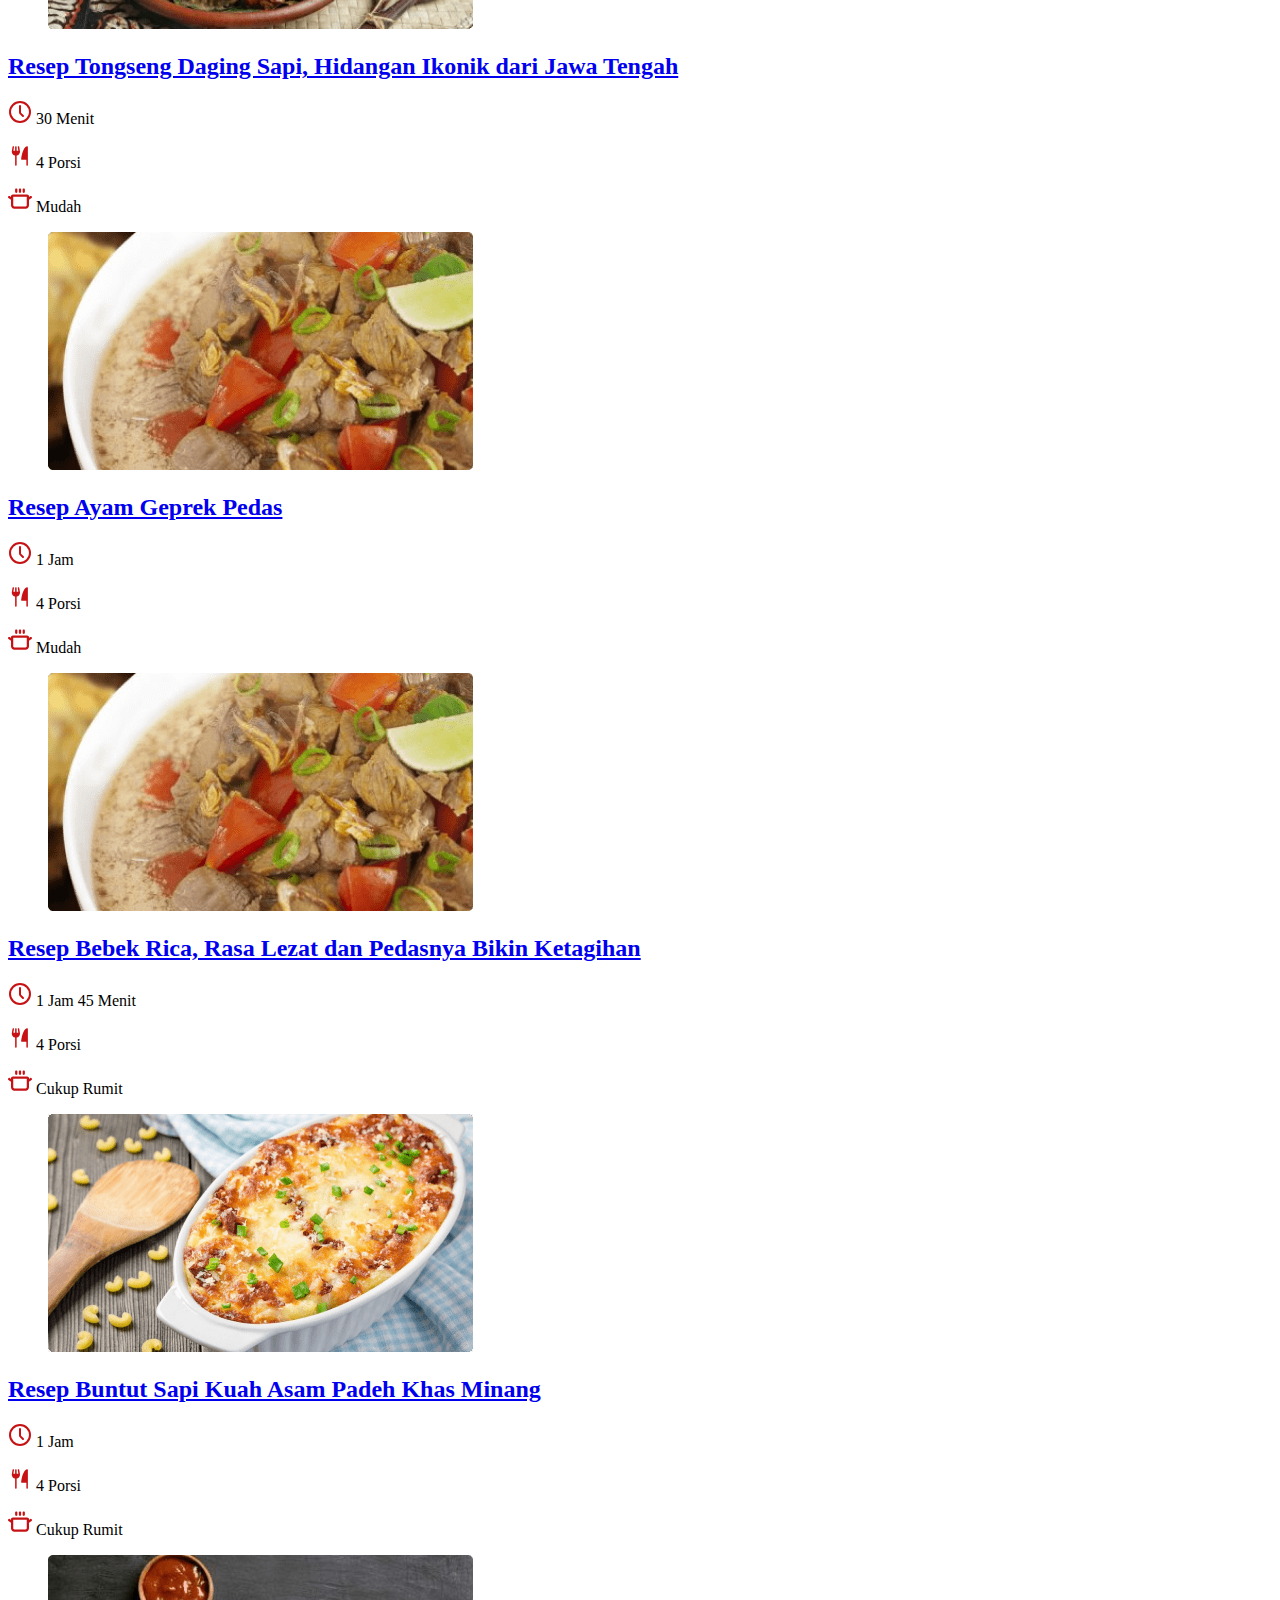
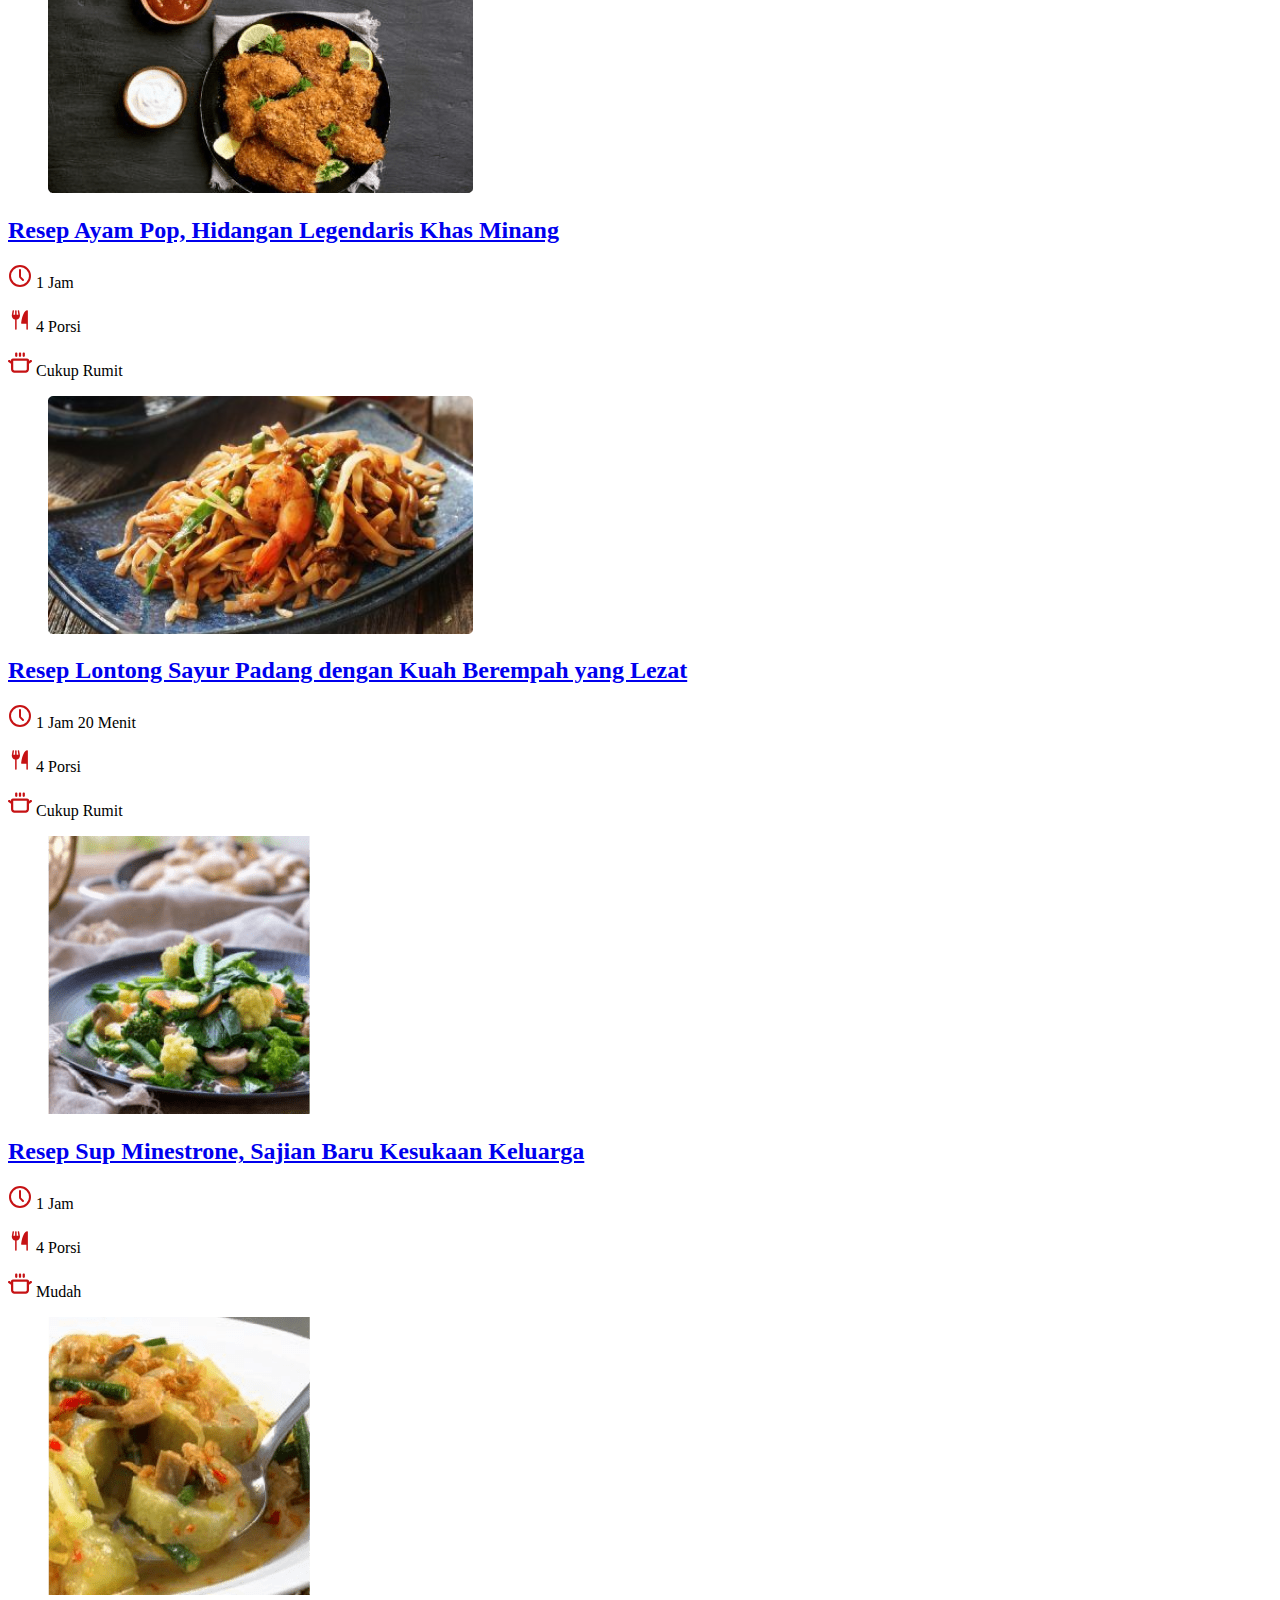
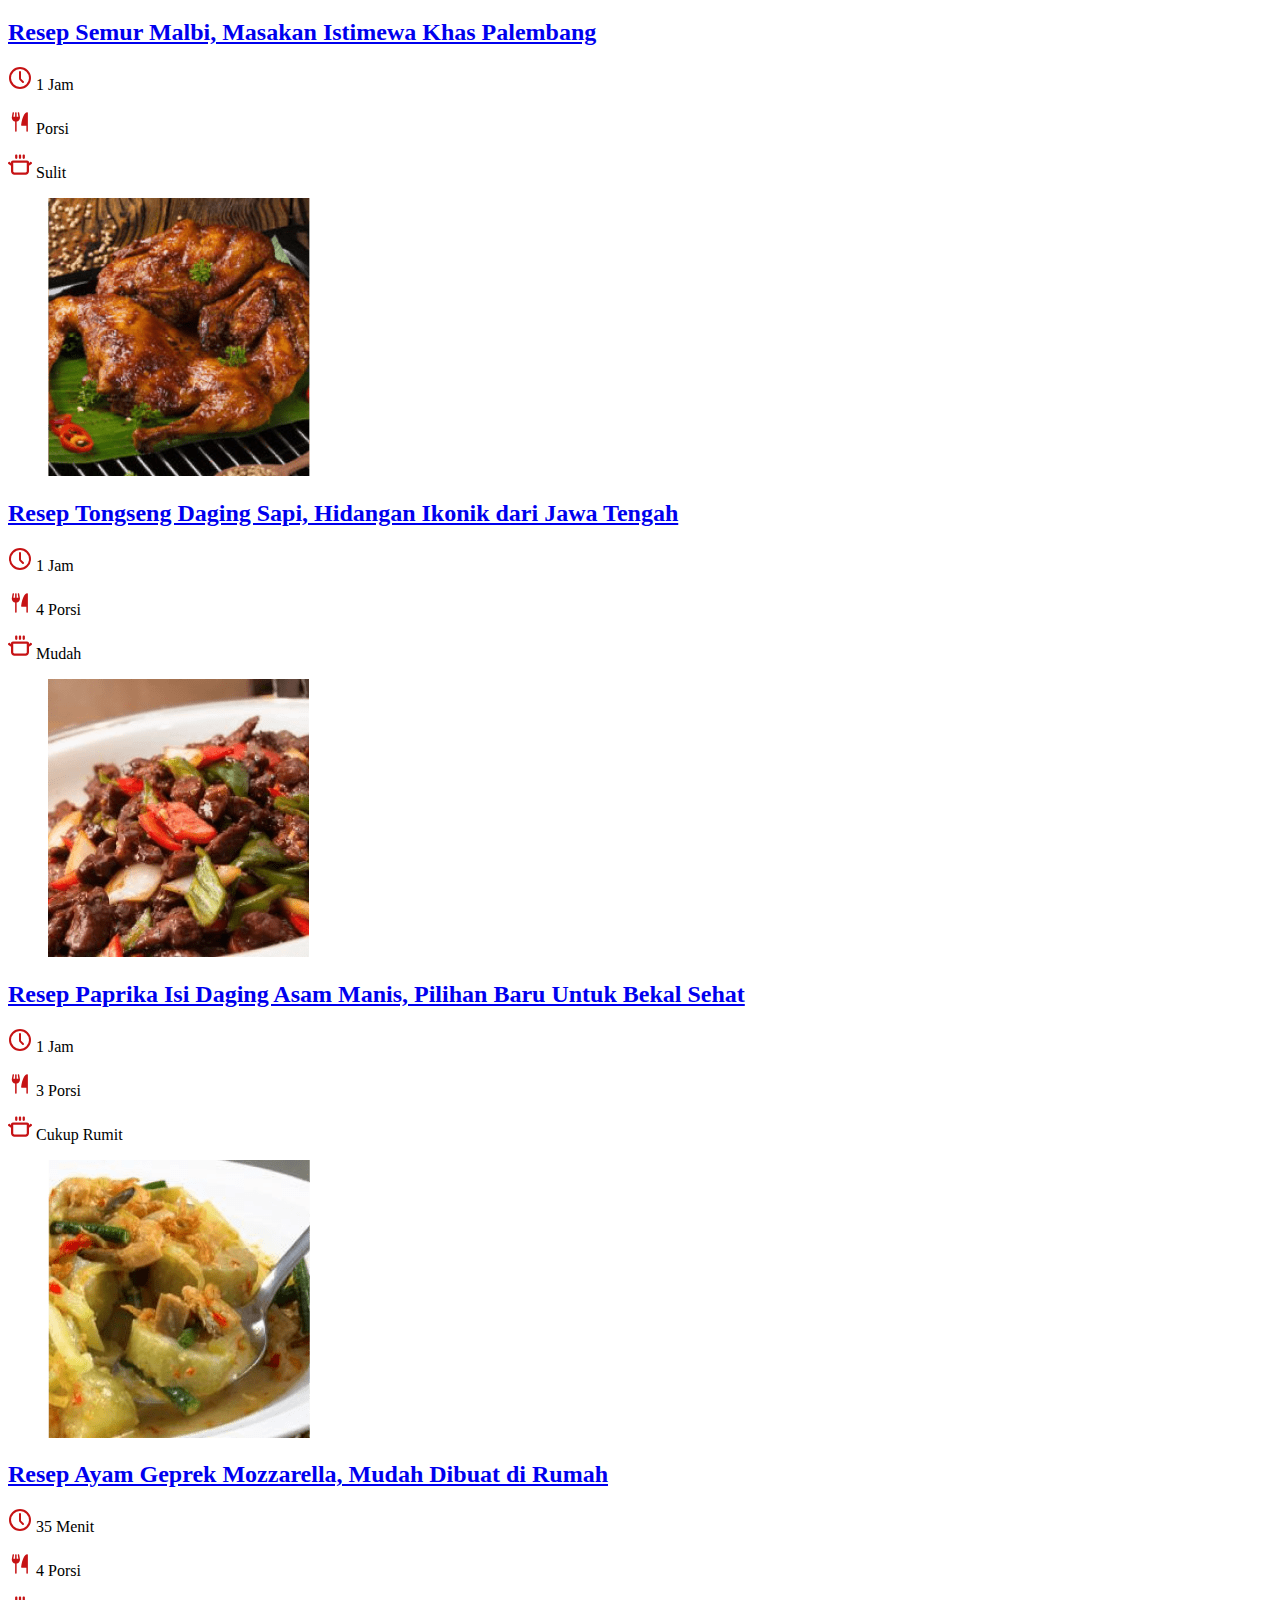
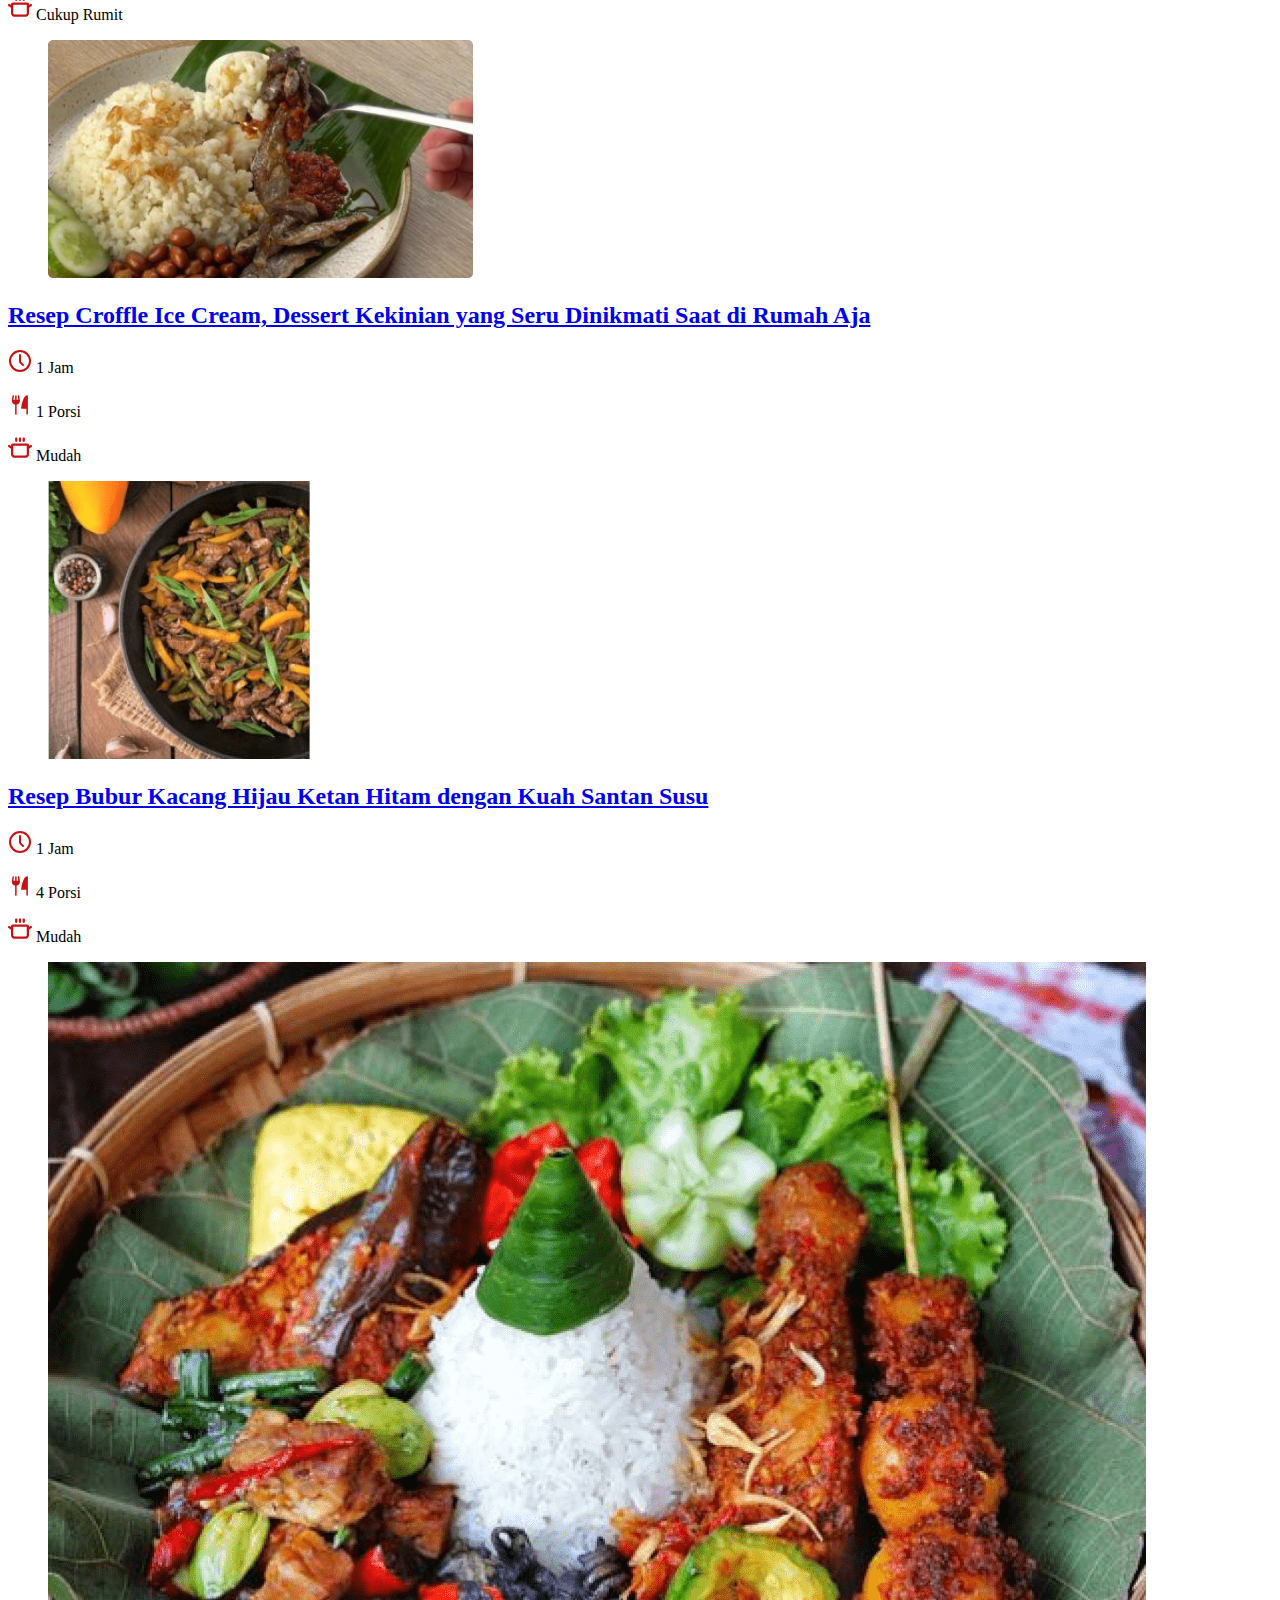
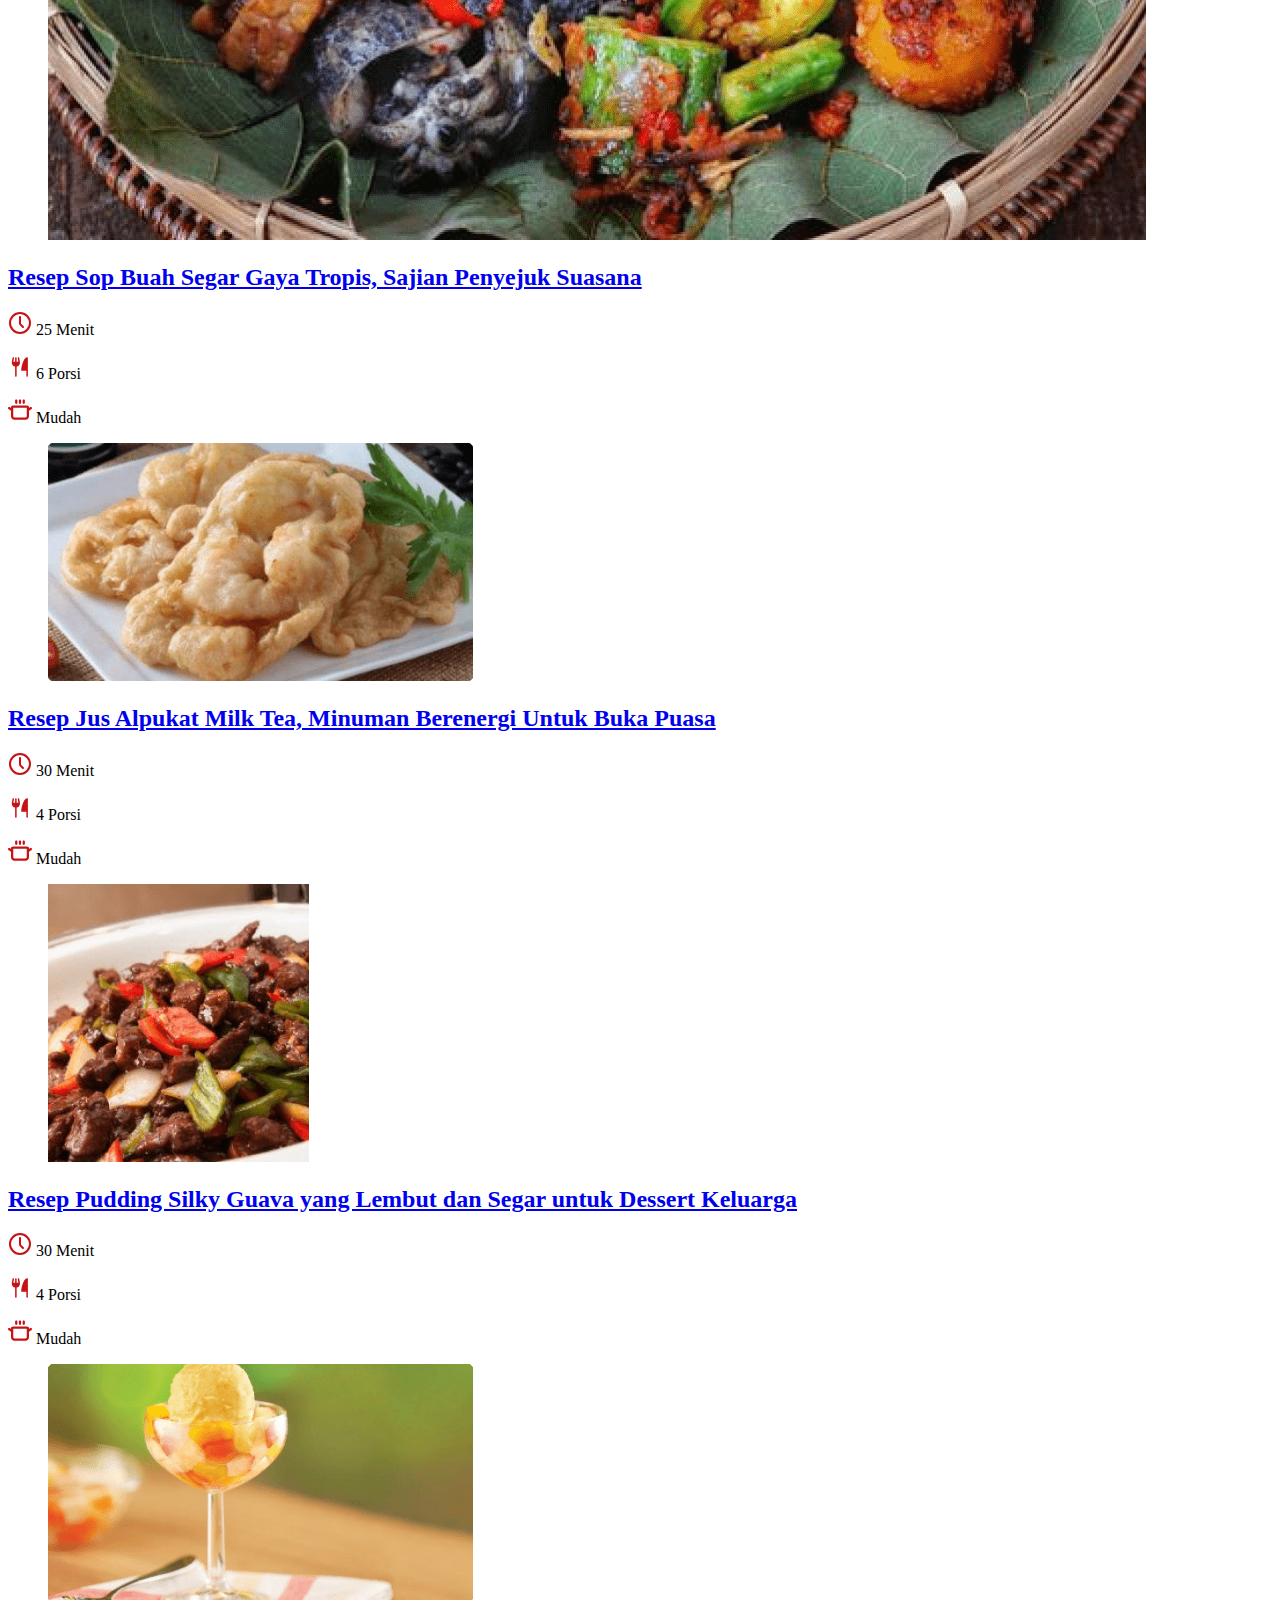
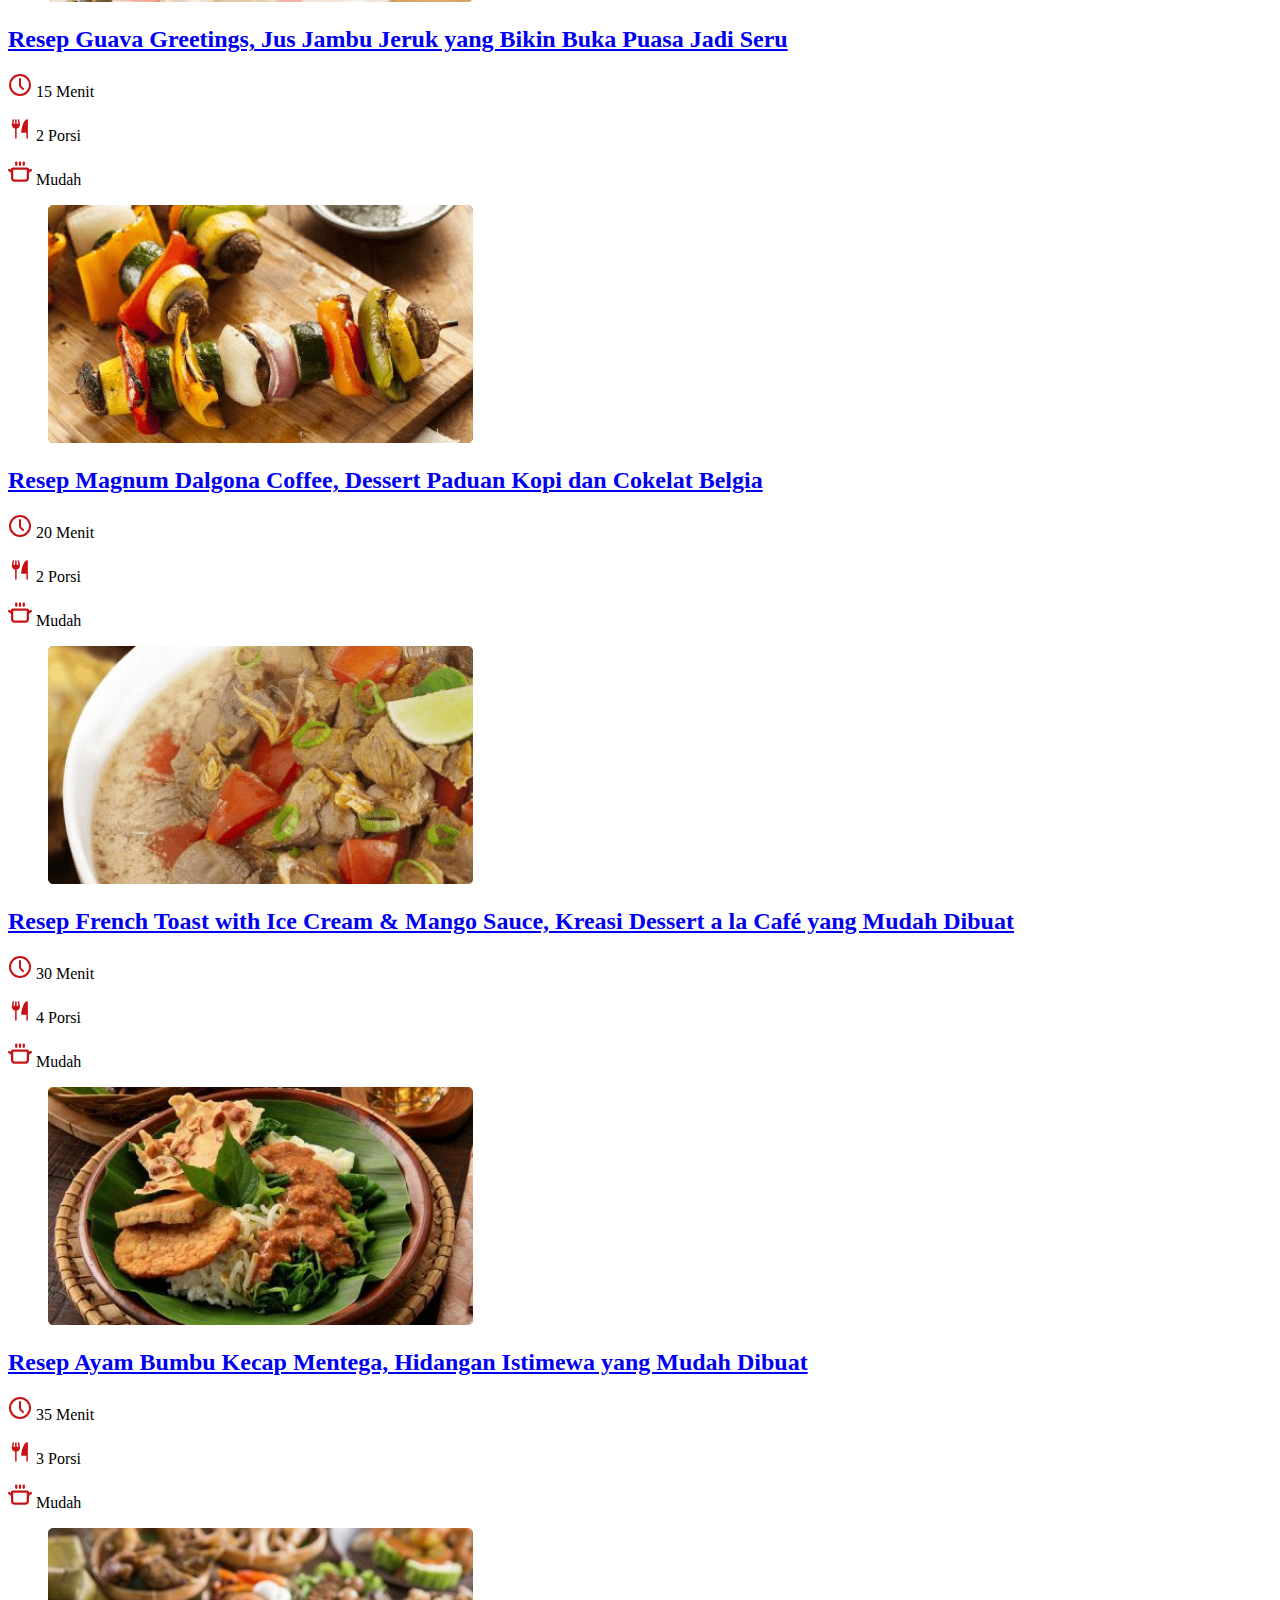
==== commit d025802f: "change css path" ====
--- a/category.html
+++ b/category.html
@@ -9,7 +9,7 @@
       rel="stylesheet"
       href="https://cdnjs.cloudflare.com/ajax/libs/font-awesome/6.0.0-beta2/css/all.min.css"
     />
-    <link rel="stylesheet" href="css/style.css" />
+    <link rel="stylesheet" href="css/style.min.css" />
   </head>
   <body>
     <!-- START NAVBAR -->
@@ -106,10 +106,16 @@
                 >
               </h2>
               <div class="card-info">
-                <p><img src="images/icons/clock.svg" alt="Time Icon" /> 1 Jam</p>
-                <p><img src="images/icons/portion.svg" alt="Portion Icon" /> 6 Porsi</p>
-                <p>
-                  <img src="images/icons/difficulty.svg" alt="Difficult Icon" /> Cukup Rumit
+                <p>
+                  <img src="images/icons/clock.svg" alt="Time Icon" /> 1 Jam
+                </p>
+                <p>
+                  <img src="images/icons/portion.svg" alt="Portion Icon" /> 6
+                  Porsi
+                </p>
+                <p>
+                  <img src="images/icons/difficulty.svg" alt="Difficult Icon" />
+                  Cukup Rumit
                 </p>
               </div>
             </div>
@@ -132,10 +138,17 @@
               </h2>
               <div class="card-info">
                 <p>
-                  <img src="images/icons/clock.svg" alt="Time Icon" /> 1 Jam 30 Menit
-                </p>
-                <p><img src="images/icons/portion.svg" alt="Portion Icon" /> 4 Porsi</p>
-                <p><img src="images/icons/difficulty.svg" alt="Difficult Icon" /> Mudah</p>
+                  <img src="images/icons/clock.svg" alt="Time Icon" /> 1 Jam 30
+                  Menit
+                </p>
+                <p>
+                  <img src="images/icons/portion.svg" alt="Portion Icon" /> 4
+                  Porsi
+                </p>
+                <p>
+                  <img src="images/icons/difficulty.svg" alt="Difficult Icon" />
+                  Mudah
+                </p>
               </div>
             </div>
           </div>
@@ -156,9 +169,17 @@
                 >
               </h2>
               <div class="card-info">
-                <p><img src="images/icons/clock.svg" alt="Time Icon" /> 1 Jam</p>
-                <p><img src="images/icons/portion.svg" alt="Portion Icon" /> 2 Porsi</p>
-                <p><img src="images/icons/difficulty.svg" alt="Difficult Icon" /> Mudah</p>
+                <p>
+                  <img src="images/icons/clock.svg" alt="Time Icon" /> 1 Jam
+                </p>
+                <p>
+                  <img src="images/icons/portion.svg" alt="Portion Icon" /> 2
+                  Porsi
+                </p>
+                <p>
+                  <img src="images/icons/difficulty.svg" alt="Difficult Icon" />
+                  Mudah
+                </p>
               </div>
             </div>
           </div>
@@ -178,9 +199,17 @@
                 >
               </h2>
               <div class="card-info">
-                <p><img src="images/icons/clock.svg" alt="Time Icon" /> 2 Jam</p>
-                <p><img src="images/icons/portion.svg" alt="Portion Icon" /> 6 Porsi</p>
-                <p><img src="images/icons/difficulty.svg" alt="Difficult Icon" /> Mudah</p>
+                <p>
+                  <img src="images/icons/clock.svg" alt="Time Icon" /> 2 Jam
+                </p>
+                <p>
+                  <img src="images/icons/portion.svg" alt="Portion Icon" /> 6
+                  Porsi
+                </p>
+                <p>
+                  <img src="images/icons/difficulty.svg" alt="Difficult Icon" />
+                  Mudah
+                </p>
               </div>
             </div>
           </div>
@@ -200,9 +229,17 @@
                 >
               </h2>
               <div class="card-info">
-                <p><img src="images/icons/clock.svg" alt="Time Icon" /> 4 Jam</p>
-                <p><img src="images/icons/portion.svg" alt="Portion Icon" /> 6 Porsi</p>
-                <p><img src="images/icons/difficulty.svg" alt="Difficult Icon" /> Sulit</p>
+                <p>
+                  <img src="images/icons/clock.svg" alt="Time Icon" /> 4 Jam
+                </p>
+                <p>
+                  <img src="images/icons/portion.svg" alt="Portion Icon" /> 6
+                  Porsi
+                </p>
+                <p>
+                  <img src="images/icons/difficulty.svg" alt="Difficult Icon" />
+                  Sulit
+                </p>
               </div>
             </div>
           </div>
@@ -222,9 +259,17 @@
                 >
               </h2>
               <div class="card-info">
-                <p><img src="images/icons/clock.svg" alt="Time Icon" /> 30 Menit</p>
-                <p><img src="images/icons/portion.svg" alt="Portion Icon" /> 4 Porsi</p>
-                <p><img src="images/icons/difficulty.svg" alt="Difficult Icon" /> Mudah</p>
+                <p>
+                  <img src="images/icons/clock.svg" alt="Time Icon" /> 30 Menit
+                </p>
+                <p>
+                  <img src="images/icons/portion.svg" alt="Portion Icon" /> 4
+                  Porsi
+                </p>
+                <p>
+                  <img src="images/icons/difficulty.svg" alt="Difficult Icon" />
+                  Mudah
+                </p>
               </div>
             </div>
           </div>
@@ -245,10 +290,17 @@
               </h2>
               <div class="card-info">
                 <p>
-                  <img src="images/icons/clock.svg" alt="Time Icon" /> 1 Jam 40 Menit
-                </p>
-                <p><img src="images/icons/portion.svg" alt="Portion Icon" /> 4 Porsi</p>
-                <p><img src="images/icons/difficulty.svg" alt="Difficult Icon" /> Rumit</p>
+                  <img src="images/icons/clock.svg" alt="Time Icon" /> 1 Jam 40
+                  Menit
+                </p>
+                <p>
+                  <img src="images/icons/portion.svg" alt="Portion Icon" /> 4
+                  Porsi
+                </p>
+                <p>
+                  <img src="images/icons/difficulty.svg" alt="Difficult Icon" />
+                  Rumit
+                </p>
               </div>
             </div>
           </div>
@@ -269,9 +321,17 @@
                 >
               </h2>
               <div class="card-info">
-                <p><img src="images/icons/clock.svg" alt="Time Icon" /> 2 Jam</p>
-                <p><img src="images/icons/portion.svg" alt="Portion Icon" /> 4 Porsi</p>
-                <p><img src="images/icons/difficulty.svg" alt="Difficult Icon" /> Rumit</p>
+                <p>
+                  <img src="images/icons/clock.svg" alt="Time Icon" /> 2 Jam
+                </p>
+                <p>
+                  <img src="images/icons/portion.svg" alt="Portion Icon" /> 4
+                  Porsi
+                </p>
+                <p>
+                  <img src="images/icons/difficulty.svg" alt="Difficult Icon" />
+                  Rumit
+                </p>
               </div>
             </div>
           </div>
@@ -295,10 +355,16 @@
                 >
               </h2>
               <div class="card-info">
-                <p><img src="images/icons/clock.svg" alt="Time Icon" /> 1 Jam</p>
-                <p><img src="images/icons/portion.svg" alt="Portion Icon" /> 4 Porsi</p>
-                <p>
-                  <img src="images/icons/difficulty.svg" alt="Difficult Icon" /> Cukup Rumit
+                <p>
+                  <img src="images/icons/clock.svg" alt="Time Icon" /> 1 Jam
+                </p>
+                <p>
+                  <img src="images/icons/portion.svg" alt="Portion Icon" /> 4
+                  Porsi
+                </p>
+                <p>
+                  <img src="images/icons/difficulty.svg" alt="Difficult Icon" />
+                  Cukup Rumit
                 </p>
               </div>
             </div>
@@ -321,10 +387,17 @@
               </h2>
               <div class="card-info">
                 <p>
-                  <img src="images/icons/clock.svg" alt="Time Icon" /> 1 Jam 30 Menit
-                </p>
-                <p><img src="images/icons/portion.svg" alt="Portion Icon" /> 4 Porsi</p>
-                <p><img src="images/icons/difficulty.svg" alt="Difficult Icon" /> Mudah</p>
+                  <img src="images/icons/clock.svg" alt="Time Icon" /> 1 Jam 30
+                  Menit
+                </p>
+                <p>
+                  <img src="images/icons/portion.svg" alt="Portion Icon" /> 4
+                  Porsi
+                </p>
+                <p>
+                  <img src="images/icons/difficulty.svg" alt="Difficult Icon" />
+                  Mudah
+                </p>
               </div>
             </div>
           </div>
@@ -345,9 +418,17 @@
                 >
               </h2>
               <div class="card-info">
-                <p><img src="images/icons/clock.svg" alt="Time Icon" /> 30 Menit</p>
-                <p><img src="images/icons/portion.svg" alt="Portion Icon" /> 4 Porsi</p>
-                <p><img src="images/icons/difficulty.svg" alt="Difficult Icon" /> Mudah</p>
+                <p>
+                  <img src="images/icons/clock.svg" alt="Time Icon" /> 30 Menit
+                </p>
+                <p>
+                  <img src="images/icons/portion.svg" alt="Portion Icon" /> 4
+                  Porsi
+                </p>
+                <p>
+                  <img src="images/icons/difficulty.svg" alt="Difficult Icon" />
+                  Mudah
+                </p>
               </div>
             </div>
           </div>
@@ -368,9 +449,17 @@
                 >
               </h2>
               <div class="card-info">
-                <p><img src="images/icons/clock.svg" alt="Time Icon" /> 45 Menit</p>
-                <p><img src="images/icons/portion.svg" alt="Portion Icon" /> 3 Porsi</p>
-                <p><img src="images/icons/difficulty.svg" alt="Difficult Icon" /> Mudah</p>
+                <p>
+                  <img src="images/icons/clock.svg" alt="Time Icon" /> 45 Menit
+                </p>
+                <p>
+                  <img src="images/icons/portion.svg" alt="Portion Icon" /> 3
+                  Porsi
+                </p>
+                <p>
+                  <img src="images/icons/difficulty.svg" alt="Difficult Icon" />
+                  Mudah
+                </p>
               </div>
             </div>
           </div>
@@ -391,9 +480,17 @@
                 >
               </h2>
               <div class="card-info">
-                <p><img src="images/icons/clock.svg" alt="Time Icon" /> 4 Jam</p>
-                <p><img src="images/icons/portion.svg" alt="Portion Icon" /> 6 Porsi</p>
-                <p><img src="images/icons/difficulty.svg" alt="Difficult Icon" /> Sulit</p>
+                <p>
+                  <img src="images/icons/clock.svg" alt="Time Icon" /> 4 Jam
+                </p>
+                <p>
+                  <img src="images/icons/portion.svg" alt="Portion Icon" /> 6
+                  Porsi
+                </p>
+                <p>
+                  <img src="images/icons/difficulty.svg" alt="Difficult Icon" />
+                  Sulit
+                </p>
               </div>
             </div>
           </div>
@@ -414,9 +511,17 @@
                 >
               </h2>
               <div class="card-info">
-                <p><img src="images/icons/clock.svg" alt="Time Icon" /> 30 Menit</p>
-                <p><img src="images/icons/portion.svg" alt="Portion Icon" /> 4 Porsi</p>
-                <p><img src="images/icons/difficulty.svg" alt="Difficult Icon" /> Mudah</p>
+                <p>
+                  <img src="images/icons/clock.svg" alt="Time Icon" /> 30 Menit
+                </p>
+                <p>
+                  <img src="images/icons/portion.svg" alt="Portion Icon" /> 4
+                  Porsi
+                </p>
+                <p>
+                  <img src="images/icons/difficulty.svg" alt="Difficult Icon" />
+                  Mudah
+                </p>
               </div>
             </div>
           </div>
@@ -434,9 +539,17 @@
                 >
               </h2>
               <div class="card-info">
-                <p><img src="images/icons/clock.svg" alt="Time Icon" /> 1 Jam</p>
-                <p><img src="images/icons/portion.svg" alt="Portion Icon" /> 4 Porsi</p>
-                <p><img src="images/icons/difficulty.svg" alt="Difficult Icon" /> Mudah</p>
+                <p>
+                  <img src="images/icons/clock.svg" alt="Time Icon" /> 1 Jam
+                </p>
+                <p>
+                  <img src="images/icons/portion.svg" alt="Portion Icon" /> 4
+                  Porsi
+                </p>
+                <p>
+                  <img src="images/icons/difficulty.svg" alt="Difficult Icon" />
+                  Mudah
+                </p>
               </div>
             </div>
           </div>
@@ -457,11 +570,16 @@
               </h2>
               <div class="card-info">
                 <p>
-                  <img src="images/icons/clock.svg" alt="Time Icon" /> 1 Jam 45 Menit
-                </p>
-                <p><img src="images/icons/portion.svg" alt="Portion Icon" /> 4 Porsi</p>
-                <p>
-                  <img src="images/icons/difficulty.svg" alt="Difficult Icon" /> Cukup Rumit
+                  <img src="images/icons/clock.svg" alt="Time Icon" /> 1 Jam 45
+                  Menit
+                </p>
+                <p>
+                  <img src="images/icons/portion.svg" alt="Portion Icon" /> 4
+                  Porsi
+                </p>
+                <p>
+                  <img src="images/icons/difficulty.svg" alt="Difficult Icon" />
+                  Cukup Rumit
                 </p>
               </div>
             </div>
@@ -486,10 +604,16 @@
                 >
               </h2>
               <div class="card-info">
-                <p><img src="images/icons/clock.svg" alt="Time Icon" /> 1 Jam</p>
-                <p><img src="images/icons/portion.svg" alt="Portion Icon" /> 4 Porsi</p>
-                <p>
-                  <img src="images/icons/difficulty.svg" alt="Difficult Icon" /> Cukup Rumit
+                <p>
+                  <img src="images/icons/clock.svg" alt="Time Icon" /> 1 Jam
+                </p>
+                <p>
+                  <img src="images/icons/portion.svg" alt="Portion Icon" /> 4
+                  Porsi
+                </p>
+                <p>
+                  <img src="images/icons/difficulty.svg" alt="Difficult Icon" />
+                  Cukup Rumit
                 </p>
               </div>
             </div>
@@ -510,10 +634,16 @@
                 >
               </h2>
               <div class="card-info">
-                <p><img src="images/icons/clock.svg" alt="Time Icon" /> 1 Jam</p>
-                <p><img src="images/icons/portion.svg" alt="Portion Icon" /> 4 Porsi</p>
-                <p>
-                  <img src="images/icons/difficulty.svg" alt="Difficult Icon" /> Cukup Rumit
+                <p>
+                  <img src="images/icons/clock.svg" alt="Time Icon" /> 1 Jam
+                </p>
+                <p>
+                  <img src="images/icons/portion.svg" alt="Portion Icon" /> 4
+                  Porsi
+                </p>
+                <p>
+                  <img src="images/icons/difficulty.svg" alt="Difficult Icon" />
+                  Cukup Rumit
                 </p>
               </div>
             </div>
@@ -535,11 +665,16 @@
               </h2>
               <div class="card-info">
                 <p>
-                  <img src="images/icons/clock.svg" alt="Time Icon" /> 1 Jam 20 Menit
-                </p>
-                <p><img src="images/icons/portion.svg" alt="Portion Icon" /> 4 Porsi</p>
-                <p>
-                  <img src="images/icons/difficulty.svg" alt="Difficult Icon" /> Cukup Rumit
+                  <img src="images/icons/clock.svg" alt="Time Icon" /> 1 Jam 20
+                  Menit
+                </p>
+                <p>
+                  <img src="images/icons/portion.svg" alt="Portion Icon" /> 4
+                  Porsi
+                </p>
+                <p>
+                  <img src="images/icons/difficulty.svg" alt="Difficult Icon" />
+                  Cukup Rumit
                 </p>
               </div>
             </div>
@@ -560,9 +695,17 @@
                 >
               </h2>
               <div class="card-info">
-                <p><img src="images/icons/clock.svg" alt="Time Icon" /> 1 Jam</p>
-                <p><img src="images/icons/portion.svg" alt="Portion Icon" /> 4 Porsi</p>
-                <p><img src="images/icons/difficulty.svg" alt="Difficult Icon" /> Mudah</p>
+                <p>
+                  <img src="images/icons/clock.svg" alt="Time Icon" /> 1 Jam
+                </p>
+                <p>
+                  <img src="images/icons/portion.svg" alt="Portion Icon" /> 4
+                  Porsi
+                </p>
+                <p>
+                  <img src="images/icons/difficulty.svg" alt="Difficult Icon" />
+                  Mudah
+                </p>
               </div>
             </div>
           </div>
@@ -582,9 +725,17 @@
                 >
               </h2>
               <div class="card-info">
-                <p><img src="images/icons/clock.svg" alt="Time Icon" /> 1 Jam</p>
-                <p><img src="images/icons/portion.svg" alt="Portion Icon" /> Porsi</p>
-                <p><img src="images/icons/difficulty.svg" alt="Difficult Icon" /> Sulit</p>
+                <p>
+                  <img src="images/icons/clock.svg" alt="Time Icon" /> 1 Jam
+                </p>
+                <p>
+                  <img src="images/icons/portion.svg" alt="Portion Icon" />
+                  Porsi
+                </p>
+                <p>
+                  <img src="images/icons/difficulty.svg" alt="Difficult Icon" />
+                  Sulit
+                </p>
               </div>
             </div>
           </div>
@@ -605,9 +756,17 @@
                 >
               </h2>
               <div class="card-info">
-                <p><img src="images/icons/clock.svg" alt="Time Icon" /> 1 Jam</p>
-                <p><img src="images/icons/portion.svg" alt="Portion Icon" /> 4 Porsi</p>
-                <p><img src="images/icons/difficulty.svg" alt="Difficult Icon" /> Mudah</p>
+                <p>
+                  <img src="images/icons/clock.svg" alt="Time Icon" /> 1 Jam
+                </p>
+                <p>
+                  <img src="images/icons/portion.svg" alt="Portion Icon" /> 4
+                  Porsi
+                </p>
+                <p>
+                  <img src="images/icons/difficulty.svg" alt="Difficult Icon" />
+                  Mudah
+                </p>
               </div>
             </div>
           </div>
@@ -628,10 +787,16 @@
                 >
               </h2>
               <div class="card-info">
-                <p><img src="images/icons/clock.svg" alt="Time Icon" /> 1 Jam</p>
-                <p><img src="images/icons/portion.svg" alt="Portion Icon" /> 3 Porsi</p>
-                <p>
-                  <img src="images/icons/difficulty.svg" alt="Difficult Icon" /> Cukup Rumit
+                <p>
+                  <img src="images/icons/clock.svg" alt="Time Icon" /> 1 Jam
+                </p>
+                <p>
+                  <img src="images/icons/portion.svg" alt="Portion Icon" /> 3
+                  Porsi
+                </p>
+                <p>
+                  <img src="images/icons/difficulty.svg" alt="Difficult Icon" />
+                  Cukup Rumit
                 </p>
               </div>
             </div>
@@ -652,10 +817,16 @@
                 >
               </h2>
               <div class="card-info">
-                <p><img src="images/icons/clock.svg" alt="Time Icon" /> 35 Menit</p>
-                <p><img src="images/icons/portion.svg" alt="Portion Icon" /> 4 Porsi</p>
-                <p>
-                  <img src="images/icons/difficulty.svg" alt="Difficult Icon" /> Cukup Rumit
+                <p>
+                  <img src="images/icons/clock.svg" alt="Time Icon" /> 35 Menit
+                </p>
+                <p>
+                  <img src="images/icons/portion.svg" alt="Portion Icon" /> 4
+                  Porsi
+                </p>
+                <p>
+                  <img src="images/icons/difficulty.svg" alt="Difficult Icon" />
+                  Cukup Rumit
                 </p>
               </div>
             </div>
@@ -681,9 +852,17 @@
                 >
               </h2>
               <div class="card-info">
-                <p><img src="images/icons/clock.svg" alt="Time Icon" /> 1 Jam</p>
-                <p><img src="images/icons/portion.svg" alt="Portion Icon" /> 1 Porsi</p>
-                <p><img src="images/icons/difficulty.svg" alt="Difficult Icon" /> Mudah</p>
+                <p>
+                  <img src="images/icons/clock.svg" alt="Time Icon" /> 1 Jam
+                </p>
+                <p>
+                  <img src="images/icons/portion.svg" alt="Portion Icon" /> 1
+                  Porsi
+                </p>
+                <p>
+                  <img src="images/icons/difficulty.svg" alt="Difficult Icon" />
+                  Mudah
+                </p>
               </div>
             </div>
           </div>
@@ -704,9 +883,17 @@
                 >
               </h2>
               <div class="card-info">
-                <p><img src="images/icons/clock.svg" alt="Time Icon" /> 1 Jam</p>
-                <p><img src="images/icons/portion.svg" alt="Portion Icon" /> 4 Porsi</p>
-                <p><img src="images/icons/difficulty.svg" alt="Difficult Icon" /> Mudah</p>
+                <p>
+                  <img src="images/icons/clock.svg" alt="Time Icon" /> 1 Jam
+                </p>
+                <p>
+                  <img src="images/icons/portion.svg" alt="Portion Icon" /> 4
+                  Porsi
+                </p>
+                <p>
+                  <img src="images/icons/difficulty.svg" alt="Difficult Icon" />
+                  Mudah
+                </p>
               </div>
             </div>
           </div>
@@ -726,9 +913,17 @@
                 >
               </h2>
               <div class="card-info">
-                <p><img src="images/icons/clock.svg" alt="Time Icon" /> 25 Menit</p>
-                <p><img src="images/icons/portion.svg" alt="Portion Icon" /> 6 Porsi</p>
-                <p><img src="images/icons/difficulty.svg" alt="Difficult Icon" /> Mudah</p>
+                <p>
+                  <img src="images/icons/clock.svg" alt="Time Icon" /> 25 Menit
+                </p>
+                <p>
+                  <img src="images/icons/portion.svg" alt="Portion Icon" /> 6
+                  Porsi
+                </p>
+                <p>
+                  <img src="images/icons/difficulty.svg" alt="Difficult Icon" />
+                  Mudah
+                </p>
               </div>
             </div>
           </div>
@@ -749,9 +944,17 @@
                 >
               </h2>
               <div class="card-info">
-                <p><img src="images/icons/clock.svg" alt="Time Icon" /> 30 Menit</p>
-                <p><img src="images/icons/portion.svg" alt="Portion Icon" /> 4 Porsi</p>
-                <p><img src="images/icons/difficulty.svg" alt="Difficult Icon" /> Mudah</p>
+                <p>
+                  <img src="images/icons/clock.svg" alt="Time Icon" /> 30 Menit
+                </p>
+                <p>
+                  <img src="images/icons/portion.svg" alt="Portion Icon" /> 4
+                  Porsi
+                </p>
+                <p>
+                  <img src="images/icons/difficulty.svg" alt="Difficult Icon" />
+                  Mudah
+                </p>
               </div>
             </div>
           </div>
@@ -772,9 +975,17 @@
                 >
               </h2>
               <div class="card-info">
-                <p><img src="images/icons/clock.svg" alt="Time Icon" /> 30 Menit</p>
-                <p><img src="images/icons/portion.svg" alt="Portion Icon" /> 4 Porsi</p>
-                <p><img src="images/icons/difficulty.svg" alt="Difficult Icon" /> Mudah</p>
+                <p>
+                  <img src="images/icons/clock.svg" alt="Time Icon" /> 30 Menit
+                </p>
+                <p>
+                  <img src="images/icons/portion.svg" alt="Portion Icon" /> 4
+                  Porsi
+                </p>
+                <p>
+                  <img src="images/icons/difficulty.svg" alt="Difficult Icon" />
+                  Mudah
+                </p>
               </div>
             </div>
           </div>
@@ -795,9 +1006,17 @@
                 >
               </h2>
               <div class="card-info">
-                <p><img src="images/icons/clock.svg" alt="Time Icon" /> 15 Menit</p>
-                <p><img src="images/icons/portion.svg" alt="Portion Icon" /> 2 Porsi</p>
-                <p><img src="images/icons/difficulty.svg" alt="Difficult Icon" /> Mudah</p>
+                <p>
+                  <img src="images/icons/clock.svg" alt="Time Icon" /> 15 Menit
+                </p>
+                <p>
+                  <img src="images/icons/portion.svg" alt="Portion Icon" /> 2
+                  Porsi
+                </p>
+                <p>
+                  <img src="images/icons/difficulty.svg" alt="Difficult Icon" />
+                  Mudah
+                </p>
               </div>
             </div>
           </div>
@@ -818,9 +1037,17 @@
                 >
               </h2>
               <div class="card-info">
-                <p><img src="images/icons/clock.svg" alt="Time Icon" /> 20 Menit</p>
-                <p><img src="images/icons/portion.svg" alt="Portion Icon" /> 2 Porsi</p>
-                <p><img src="images/icons/difficulty.svg" alt="Difficult Icon" /> Mudah</p>
+                <p>
+                  <img src="images/icons/clock.svg" alt="Time Icon" /> 20 Menit
+                </p>
+                <p>
+                  <img src="images/icons/portion.svg" alt="Portion Icon" /> 2
+                  Porsi
+                </p>
+                <p>
+                  <img src="images/icons/difficulty.svg" alt="Difficult Icon" />
+                  Mudah
+                </p>
               </div>
             </div>
           </div>
@@ -841,9 +1068,17 @@
                 >
               </h2>
               <div class="card-info">
-                <p><img src="images/icons/clock.svg" alt="Time Icon" /> 30 Menit</p>
-                <p><img src="images/icons/portion.svg" alt="Portion Icon" /> 4 Porsi</p>
-                <p><img src="images/icons/difficulty.svg" alt="Difficult Icon" /> Mudah</p>
+                <p>
+                  <img src="images/icons/clock.svg" alt="Time Icon" /> 30 Menit
+                </p>
+                <p>
+                  <img src="images/icons/portion.svg" alt="Portion Icon" /> 4
+                  Porsi
+                </p>
+                <p>
+                  <img src="images/icons/difficulty.svg" alt="Difficult Icon" />
+                  Mudah
+                </p>
               </div>
             </div>
           </div>
@@ -868,9 +1103,17 @@
                 >
               </h2>
               <div class="card-info">
-                <p><img src="images/icons/clock.svg" alt="Time Icon" /> 35 Menit</p>
-                <p><img src="images/icons/portion.svg" alt="Portion Icon" /> 3 Porsi</p>
-                <p><img src="images/icons/difficulty.svg" alt="Difficult Icon" /> Mudah</p>
+                <p>
+                  <img src="images/icons/clock.svg" alt="Time Icon" /> 35 Menit
+                </p>
+                <p>
+                  <img src="images/icons/portion.svg" alt="Portion Icon" /> 3
+                  Porsi
+                </p>
+                <p>
+                  <img src="images/icons/difficulty.svg" alt="Difficult Icon" />
+                  Mudah
+                </p>
               </div>
             </div>
           </div>
@@ -890,9 +1133,17 @@
                 >
               </h2>
               <div class="card-info">
-                <p><img src="images/icons/clock.svg" alt="Time Icon" /> 45 Menit</p>
-                <p><img src="images/icons/portion.svg" alt="Portion Icon" /> 4 Porsi</p>
-                <p><img src="images/icons/difficulty.svg" alt="Difficult Icon" /> Mudah</p>
+                <p>
+                  <img src="images/icons/clock.svg" alt="Time Icon" /> 45 Menit
+                </p>
+                <p>
+                  <img src="images/icons/portion.svg" alt="Portion Icon" /> 4
+                  Porsi
+                </p>
+                <p>
+                  <img src="images/icons/difficulty.svg" alt="Difficult Icon" />
+                  Mudah
+                </p>
               </div>
             </div>
           </div>
@@ -914,11 +1165,16 @@
               </h2>
               <div class="card-info">
                 <p>
-                  <img src="images/icons/clock.svg" alt="Time Icon" /> 2 Jam 30 Menit
-                </p>
-                <p><img src="images/icons/portion.svg" alt="Portion Icon" /> 4 Porsi</p>
-                <p>
-                  <img src="images/icons/difficulty.svg" alt="Difficult Icon" /> Cukup Rumit
+                  <img src="images/icons/clock.svg" alt="Time Icon" /> 2 Jam 30
+                  Menit
+                </p>
+                <p>
+                  <img src="images/icons/portion.svg" alt="Portion Icon" /> 4
+                  Porsi
+                </p>
+                <p>
+                  <img src="images/icons/difficulty.svg" alt="Difficult Icon" />
+                  Cukup Rumit
                 </p>
               </div>
             </div>
@@ -940,9 +1196,17 @@
                 >
               </h2>
               <div class="card-info">
-                <p><img src="images/icons/clock.svg" alt="Time Icon" /> 45 Menit</p>
-                <p><img src="images/icons/portion.svg" alt="Portion Icon" /> 4 Porsi</p>
-                <p><img src="images/icons/difficulty.svg" alt="Difficult Icon" /> Mudah</p>
+                <p>
+                  <img src="images/icons/clock.svg" alt="Time Icon" /> 45 Menit
+                </p>
+                <p>
+                  <img src="images/icons/portion.svg" alt="Portion Icon" /> 4
+                  Porsi
+                </p>
+                <p>
+                  <img src="images/icons/difficulty.svg" alt="Difficult Icon" />
+                  Mudah
+                </p>
               </div>
             </div>
           </div>
@@ -962,10 +1226,16 @@
                 >
               </h2>
               <div class="card-info">
-                <p><img src="images/icons/clock.svg" alt="Time Icon" /> 1 Jam</p>
-                <p><img src="images/icons/portion.svg" alt="Portion Icon" /> 4 Porsi</p>
-                <p>
-                  <img src="images/icons/difficulty.svg" alt="Difficult Icon" /> Cukup Rumit
+                <p>
+                  <img src="images/icons/clock.svg" alt="Time Icon" /> 1 Jam
+                </p>
+                <p>
+                  <img src="images/icons/portion.svg" alt="Portion Icon" /> 4
+                  Porsi
+                </p>
+                <p>
+                  <img src="images/icons/difficulty.svg" alt="Difficult Icon" />
+                  Cukup Rumit
                 </p>
               </div>
             </div>
@@ -987,10 +1257,16 @@
                 >
               </h2>
               <div class="card-info">
-                <p><img src="images/icons/clock.svg" alt="Time Icon" /> 45 Menit</p>
-                <p><img src="images/icons/portion.svg" alt="Portion Icon" /> 4 Porsi</p>
-                <p>
-                  <img src="images/icons/difficulty.svg" alt="Difficult Icon" /> Cukup Rumit
+                <p>
+                  <img src="images/icons/clock.svg" alt="Time Icon" /> 45 Menit
+                </p>
+                <p>
+                  <img src="images/icons/portion.svg" alt="Portion Icon" /> 4
+                  Porsi
+                </p>
+                <p>
+                  <img src="images/icons/difficulty.svg" alt="Difficult Icon" />
+                  Cukup Rumit
                 </p>
               </div>
             </div>
@@ -1012,9 +1288,17 @@
                 >
               </h2>
               <div class="card-info">
-                <p><img src="images/icons/clock.svg" alt="Time Icon" /> 50 Menit</p>
-                <p><img src="images/icons/portion.svg" alt="Portion Icon" /> 5 Porsi</p>
-                <p><img src="images/icons/difficulty.svg" alt="Difficult Icon" /> Mudah</p>
+                <p>
+                  <img src="images/icons/clock.svg" alt="Time Icon" /> 50 Menit
+                </p>
+                <p>
+                  <img src="images/icons/portion.svg" alt="Portion Icon" /> 5
+                  Porsi
+                </p>
+                <p>
+                  <img src="images/icons/difficulty.svg" alt="Difficult Icon" />
+                  Mudah
+                </p>
               </div>
             </div>
           </div>
@@ -1035,9 +1319,17 @@
                 >
               </h2>
               <div class="card-info">
-                <p><img src="images/icons/clock.svg" alt="Time Icon" /> 1 Jam</p>
-                <p><img src="images/icons/portion.svg" alt="Portion Icon" /> 4 Porsi</p>
-                <p><img src="images/icons/difficulty.svg" alt="Difficult Icon" /> Mudah</p>
+                <p>
+                  <img src="images/icons/clock.svg" alt="Time Icon" /> 1 Jam
+                </p>
+                <p>
+                  <img src="images/icons/portion.svg" alt="Portion Icon" /> 4
+                  Porsi
+                </p>
+                <p>
+                  <img src="images/icons/difficulty.svg" alt="Difficult Icon" />
+                  Mudah
+                </p>
               </div>
             </div>
           </div>
@@ -1061,9 +1353,17 @@
                 >
               </h2>
               <div class="card-info">
-                <p><img src="images/icons/clock.svg" alt="Time Icon" /> 1 Jam</p>
-                <p><img src="images/icons/portion.svg" alt="Portion Icon" /> 4 Porsi</p>
-                <p><img src="images/icons/difficulty.svg" alt="Difficult Icon" /> Mudah</p>
+                <p>
+                  <img src="images/icons/clock.svg" alt="Time Icon" /> 1 Jam
+                </p>
+                <p>
+                  <img src="images/icons/portion.svg" alt="Portion Icon" /> 4
+                  Porsi
+                </p>
+                <p>
+                  <img src="images/icons/difficulty.svg" alt="Difficult Icon" />
+                  Mudah
+                </p>
               </div>
             </div>
           </div>
@@ -1084,9 +1384,17 @@
                 >
               </h2>
               <div class="card-info">
-                <p><img src="images/icons/clock.svg" alt="Time Icon" /> 2 Jam</p>
-                <p><img src="images/icons/portion.svg" alt="Portion Icon" /> 6 Porsi</p>
-                <p><img src="images/icons/difficulty.svg" alt="Difficult Icon" /> Mudah</p>
+                <p>
+                  <img src="images/icons/clock.svg" alt="Time Icon" /> 2 Jam
+                </p>
+                <p>
+                  <img src="images/icons/portion.svg" alt="Portion Icon" /> 6
+                  Porsi
+                </p>
+                <p>
+                  <img src="images/icons/difficulty.svg" alt="Difficult Icon" />
+                  Mudah
+                </p>
               </div>
             </div>
           </div>
@@ -1107,9 +1415,17 @@
                 >
               </h2>
               <div class="card-info">
-                <p><img src="images/icons/clock.svg" alt="Time Icon" /> 1 Jam</p>
-                <p><img src="images/icons/portion.svg" alt="Portion Icon" /> 4 Porsi</p>
-                <p><img src="images/icons/difficulty.svg" alt="Difficult Icon" /> Mudah</p>
+                <p>
+                  <img src="images/icons/clock.svg" alt="Time Icon" /> 1 Jam
+                </p>
+                <p>
+                  <img src="images/icons/portion.svg" alt="Portion Icon" /> 4
+                  Porsi
+                </p>
+                <p>
+                  <img src="images/icons/difficulty.svg" alt="Difficult Icon" />
+                  Mudah
+                </p>
               </div>
             </div>
           </div>
@@ -1130,10 +1446,16 @@
                 >
               </h2>
               <div class="card-info">
-                <p><img src="images/icons/clock.svg" alt="Time Icon" /> 1 Jam</p>
-                <p><img src="images/icons/portion.svg" alt="Portion Icon" /> 2 Porsi</p>
-                <p>
-                  <img src="images/icons/difficulty.svg" alt="Difficult Icon" /> Sangat Sulit
+                <p>
+                  <img src="images/icons/clock.svg" alt="Time Icon" /> 1 Jam
+                </p>
+                <p>
+                  <img src="images/icons/portion.svg" alt="Portion Icon" /> 2
+                  Porsi
+                </p>
+                <p>
+                  <img src="images/icons/difficulty.svg" alt="Difficult Icon" />
+                  Sangat Sulit
                 </p>
               </div>
             </div>
@@ -1156,11 +1478,16 @@
               </h2>
               <div class="card-info">
                 <p>
-                  <img src="images/icons/clock.svg" alt="Time Icon" /> 1 Jam 20 Menit
-                </p>
-                <p><img src="images/icons/portion.svg" alt="Portion Icon" /> 4 Porsi</p>
-                <p>
-                  <img src="images/icons/difficulty.svg" alt="Difficult Icon" /> Cukup Rumit
+                  <img src="images/icons/clock.svg" alt="Time Icon" /> 1 Jam 20
+                  Menit
+                </p>
+                <p>
+                  <img src="images/icons/portion.svg" alt="Portion Icon" /> 4
+                  Porsi
+                </p>
+                <p>
+                  <img src="images/icons/difficulty.svg" alt="Difficult Icon" />
+                  Cukup Rumit
                 </p>
               </div>
             </div>
@@ -1183,10 +1510,17 @@
               </h2>
               <div class="card-info">
                 <p>
-                  <img src="images/icons/clock.svg" alt="Time Icon" /> 1 Jam 10 Menit
-                </p>
-                <p><img src="images/icons/portion.svg" alt="Portion Icon" /> 4 Porsi</p>
-                <p><img src="images/icons/difficulty.svg" alt="Difficult Icon" /> Mudah</p>
+                  <img src="images/icons/clock.svg" alt="Time Icon" /> 1 Jam 10
+                  Menit
+                </p>
+                <p>
+                  <img src="images/icons/portion.svg" alt="Portion Icon" /> 4
+                  Porsi
+                </p>
+                <p>
+                  <img src="images/icons/difficulty.svg" alt="Difficult Icon" />
+                  Mudah
+                </p>
               </div>
             </div>
           </div>
@@ -1207,9 +1541,17 @@
                 >
               </h2>
               <div class="card-info">
-                <p><img src="images/icons/clock.svg" alt="Time Icon" /> 1 Jam</p>
-                <p><img src="images/icons/portion.svg" alt="Portion Icon" /> 6 Porsi</p>
-                <p><img src="images/icons/difficulty.svg" alt="Difficult Icon" /> Mudah</p>
+                <p>
+                  <img src="images/icons/clock.svg" alt="Time Icon" /> 1 Jam
+                </p>
+                <p>
+                  <img src="images/icons/portion.svg" alt="Portion Icon" /> 6
+                  Porsi
+                </p>
+                <p>
+                  <img src="images/icons/difficulty.svg" alt="Difficult Icon" />
+                  Mudah
+                </p>
               </div>
             </div>
           </div>
@@ -1229,9 +1571,17 @@
                 >
               </h2>
               <div class="card-info">
-                <p><img src="images/icons/clock.svg" alt="Time Icon" /> 1 Jam</p>
-                <p><img src="images/icons/portion.svg" alt="Portion Icon" /> 4 Porsi</p>
-                <p><img src="images/icons/difficulty.svg" alt="Difficult Icon" /> Mudah</p>
+                <p>
+                  <img src="images/icons/clock.svg" alt="Time Icon" /> 1 Jam
+                </p>
+                <p>
+                  <img src="images/icons/portion.svg" alt="Portion Icon" /> 4
+                  Porsi
+                </p>
+                <p>
+                  <img src="images/icons/difficulty.svg" alt="Difficult Icon" />
+                  Mudah
+                </p>
               </div>
             </div>
           </div>
@@ -1255,10 +1605,16 @@
                 >
               </h2>
               <div class="card-info">
-                <p><img src="images/icons/clock.svg" alt="Time Icon" /> 25 Menit</p>
-                <p><img src="images/icons/portion.svg" alt="Portion Icon" /> 3 Porsi</p>
-                <p>
-                  <img src="images/icons/difficulty.svg" alt="Difficult Icon" /> Cukup Rumit
+                <p>
+                  <img src="images/icons/clock.svg" alt="Time Icon" /> 25 Menit
+                </p>
+                <p>
+                  <img src="images/icons/portion.svg" alt="Portion Icon" /> 3
+                  Porsi
+                </p>
+                <p>
+                  <img src="images/icons/difficulty.svg" alt="Difficult Icon" />
+                  Cukup Rumit
                 </p>
               </div>
             </div>
@@ -1280,9 +1636,17 @@
                 >
               </h2>
               <div class="card-info">
-                <p><img src="images/icons/clock.svg" alt="Time Icon" /> 30 Menit</p>
-                <p><img src="images/icons/portion.svg" alt="Portion Icon" /> 4 Porsi</p>
-                <p><img src="images/icons/difficulty.svg" alt="Difficult Icon" /> Mudah</p>
+                <p>
+                  <img src="images/icons/clock.svg" alt="Time Icon" /> 30 Menit
+                </p>
+                <p>
+                  <img src="images/icons/portion.svg" alt="Portion Icon" /> 4
+                  Porsi
+                </p>
+                <p>
+                  <img src="images/icons/difficulty.svg" alt="Difficult Icon" />
+                  Mudah
+                </p>
               </div>
             </div>
           </div>
@@ -1302,9 +1666,17 @@
                 >
               </h2>
               <div class="card-info">
-                <p><img src="images/icons/clock.svg" alt="Time Icon" /> 45 Menit</p>
-                <p><img src="images/icons/portion.svg" alt="Portion Icon" /> 2 Porsi</p>
-                <p><img src="images/icons/difficulty.svg" alt="Difficult Icon" /> Mudah</p>
+                <p>
+                  <img src="images/icons/clock.svg" alt="Time Icon" /> 45 Menit
+                </p>
+                <p>
+                  <img src="images/icons/portion.svg" alt="Portion Icon" /> 2
+                  Porsi
+                </p>
+                <p>
+                  <img src="images/icons/difficulty.svg" alt="Difficult Icon" />
+                  Mudah
+                </p>
               </div>
             </div>
           </div>
@@ -1324,10 +1696,16 @@
                 >
               </h2>
               <div class="card-info">
-                <p><img src="images/icons/clock.svg" alt="Time Icon" /> 1 Jam</p>
-                <p><img src="images/icons/portion.svg" alt="Portion Icon" /> 4 Porsi</p>
-                <p>
-                  <img src="images/icons/difficulty.svg" alt="Difficult Icon" /> Cukup Rumit
+                <p>
+                  <img src="images/icons/clock.svg" alt="Time Icon" /> 1 Jam
+                </p>
+                <p>
+                  <img src="images/icons/portion.svg" alt="Portion Icon" /> 4
+                  Porsi
+                </p>
+                <p>
+                  <img src="images/icons/difficulty.svg" alt="Difficult Icon" />
+                  Cukup Rumit
                 </p>
               </div>
             </div>
@@ -1348,9 +1726,17 @@
                 >
               </h2>
               <div class="card-info">
-                <p><img src="images/icons/clock.svg" alt="Time Icon" /> 50 Menit</p>
-                <p><img src="images/icons/portion.svg" alt="Portion Icon" /> 4 Porsi</p>
-                <p><img src="images/icons/difficulty.svg" alt="Difficult Icon" /> Mudah</p>
+                <p>
+                  <img src="images/icons/clock.svg" alt="Time Icon" /> 50 Menit
+                </p>
+                <p>
+                  <img src="images/icons/portion.svg" alt="Portion Icon" /> 4
+                  Porsi
+                </p>
+                <p>
+                  <img src="images/icons/difficulty.svg" alt="Difficult Icon" />
+                  Mudah
+                </p>
               </div>
             </div>
           </div>
@@ -1371,9 +1757,17 @@
                 >
               </h2>
               <div class="card-info">
-                <p><img src="images/icons/clock.svg" alt="Time Icon" /> 1 Jam</p>
-                <p><img src="images/icons/portion.svg" alt="Portion Icon" /> 4 Porsi</p>
-                <p><img src="images/icons/difficulty.svg" alt="Difficult Icon" /> Mudah</p>
+                <p>
+                  <img src="images/icons/clock.svg" alt="Time Icon" /> 1 Jam
+                </p>
+                <p>
+                  <img src="images/icons/portion.svg" alt="Portion Icon" /> 4
+                  Porsi
+                </p>
+                <p>
+                  <img src="images/icons/difficulty.svg" alt="Difficult Icon" />
+                  Mudah
+                </p>
               </div>
             </div>
           </div>
@@ -1394,9 +1788,17 @@
                 >
               </h2>
               <div class="card-info">
-                <p><img src="images/icons/clock.svg" alt="Time Icon" /> 30 Menit</p>
-                <p><img src="images/icons/portion.svg" alt="Portion Icon" /> 4 Porsi</p>
-                <p><img src="images/icons/difficulty.svg" alt="Difficult Icon" /> Mudah</p>
+                <p>
+                  <img src="images/icons/clock.svg" alt="Time Icon" /> 30 Menit
+                </p>
+                <p>
+                  <img src="images/icons/portion.svg" alt="Portion Icon" /> 4
+                  Porsi
+                </p>
+                <p>
+                  <img src="images/icons/difficulty.svg" alt="Difficult Icon" />
+                  Mudah
+                </p>
               </div>
             </div>
           </div>
@@ -1417,9 +1819,17 @@
                 >
               </h2>
               <div class="card-info">
-                <p><img src="images/icons/clock.svg" alt="Time Icon" /> 1 Jam</p>
-                <p><img src="images/icons/portion.svg" alt="Portion Icon" /> 4 Porsi</p>
-                <p><img src="images/icons/difficulty.svg" alt="Difficult Icon" /> Mudah</p>
+                <p>
+                  <img src="images/icons/clock.svg" alt="Time Icon" /> 1 Jam
+                </p>
+                <p>
+                  <img src="images/icons/portion.svg" alt="Portion Icon" /> 4
+                  Porsi
+                </p>
+                <p>
+                  <img src="images/icons/difficulty.svg" alt="Difficult Icon" />
+                  Mudah
+                </p>
               </div>
             </div>
           </div>
@@ -1439,14 +1849,21 @@
                 <a
                   href="detail.html"
                   title="Resep Tumis Cumi Cabai Hijau, Hidangan Kesukaan yang Mudah dan Cepat Dimasaknya"
-                  >Resep Tumis Cumi Cabai Hijau, Hidangan Kesukaan yang Mudah dan Cepat Dimasaknya</a
-                >
-              </h2>
-              <div class="card-info">
-                <p><img src="images/icons/clock.svg" alt="Time Icon" /> 40 Menit</p>
-                <p><img src="images/icons/portion.svg" alt="Portion Icon" /> 4 Porsi</p>
-                <p>
-                  <img src="images/icons/difficulty.svg" alt="Difficult Icon" /> Mudah
+                  >Resep Tumis Cumi Cabai Hijau, Hidangan Kesukaan yang Mudah
+                  dan Cepat Dimasaknya</a
+                >
+              </h2>
+              <div class="card-info">
+                <p>
+                  <img src="images/icons/clock.svg" alt="Time Icon" /> 40 Menit
+                </p>
+                <p>
+                  <img src="images/icons/portion.svg" alt="Portion Icon" /> 4
+                  Porsi
+                </p>
+                <p>
+                  <img src="images/icons/difficulty.svg" alt="Difficult Icon" />
+                  Mudah
                 </p>
               </div>
             </div>
@@ -1467,9 +1884,17 @@
                 >
               </h2>
               <div class="card-info">
-                <p><img src="images/icons/clock.svg" alt="Time Icon" /> 1 Jam</p>
-                <p><img src="images/icons/portion.svg" alt="Portion Icon" /> 4 Porsi</p>
-                <p><img src="images/icons/difficulty.svg" alt="Difficult Icon" /> Cukup Rumit</p>
+                <p>
+                  <img src="images/icons/clock.svg" alt="Time Icon" /> 1 Jam
+                </p>
+                <p>
+                  <img src="images/icons/portion.svg" alt="Portion Icon" /> 4
+                  Porsi
+                </p>
+                <p>
+                  <img src="images/icons/difficulty.svg" alt="Difficult Icon" />
+                  Cukup Rumit
+                </p>
               </div>
             </div>
           </div>
@@ -1485,13 +1910,22 @@
                 <a
                   href="detail.html"
                   title="Resep Perkedel Kentang Ikan Kuah Semur untuk Sajian Lezat dan Bergizi"
-                  >Resep Perkedel Kentang Ikan Kuah Semur untuk Sajian Lezat dan Bergizi</a
-                >
-              </h2>
-              <div class="card-info">
-                <p><img src="images/icons/clock.svg" alt="Time Icon" /> 1 Jam</p>
-                <p><img src="images/icons/portion.svg" alt="Portion Icon" /> 4 Porsi</p>
-                <p><img src="images/icons/difficulty.svg" alt="Difficult Icon" /> Cukup Rumit</p>
+                  >Resep Perkedel Kentang Ikan Kuah Semur untuk Sajian Lezat dan
+                  Bergizi</a
+                >
+              </h2>
+              <div class="card-info">
+                <p>
+                  <img src="images/icons/clock.svg" alt="Time Icon" /> 1 Jam
+                </p>
+                <p>
+                  <img src="images/icons/portion.svg" alt="Portion Icon" /> 4
+                  Porsi
+                </p>
+                <p>
+                  <img src="images/icons/difficulty.svg" alt="Difficult Icon" />
+                  Cukup Rumit
+                </p>
               </div>
             </div>
           </div>
@@ -1511,10 +1945,16 @@
                 >
               </h2>
               <div class="card-info">
-                <p><img src="images/icons/clock.svg" alt="Time Icon" /> 45 Menit</p>
-                <p><img src="images/icons/portion.svg" alt="Portion Icon" /> 4 Porsi</p>
-                <p>
-                  <img src="images/icons/difficulty.svg" alt="Difficult Icon" /> Mudah
+                <p>
+                  <img src="images/icons/clock.svg" alt="Time Icon" /> 45 Menit
+                </p>
+                <p>
+                  <img src="images/icons/portion.svg" alt="Portion Icon" /> 4
+                  Porsi
+                </p>
+                <p>
+                  <img src="images/icons/difficulty.svg" alt="Difficult Icon" />
+                  Mudah
                 </p>
               </div>
             </div>
@@ -1531,13 +1971,22 @@
                 <a
                   href="detail.html"
                   title="Resep Udang Goreng Mentega yang Gurih untuk Sajian Istimewa di Rumah"
-                  >Resep Udang Goreng Mentega yang Gurih untuk Sajian Istimewa di Rumah</a
-                >
-              </h2>
-              <div class="card-info">
-                <p><img src="images/icons/clock.svg" alt="Time Icon" /> 50 Menit</p>
-                <p><img src="images/icons/portion.svg" alt="Portion Icon" /> 4 Porsi</p>
-                <p><img src="images/icons/difficulty.svg" alt="Difficult Icon" /> Mudah</p>
+                  >Resep Udang Goreng Mentega yang Gurih untuk Sajian Istimewa
+                  di Rumah</a
+                >
+              </h2>
+              <div class="card-info">
+                <p>
+                  <img src="images/icons/clock.svg" alt="Time Icon" /> 50 Menit
+                </p>
+                <p>
+                  <img src="images/icons/portion.svg" alt="Portion Icon" /> 4
+                  Porsi
+                </p>
+                <p>
+                  <img src="images/icons/difficulty.svg" alt="Difficult Icon" />
+                  Mudah
+                </p>
               </div>
             </div>
           </div>
@@ -1557,9 +2006,17 @@
                 >
               </h2>
               <div class="card-info">
-                <p><img src="images/icons/clock.svg" alt="Time Icon" /> 30 Menit</p>
-                <p><img src="images/icons/portion.svg" alt="Portion Icon" /> 4 Porsi</p>
-                <p><img src="images/icons/difficulty.svg" alt="Difficult Icon" /> Mudah</p>
+                <p>
+                  <img src="images/icons/clock.svg" alt="Time Icon" /> 30 Menit
+                </p>
+                <p>
+                  <img src="images/icons/portion.svg" alt="Portion Icon" /> 4
+                  Porsi
+                </p>
+                <p>
+                  <img src="images/icons/difficulty.svg" alt="Difficult Icon" />
+                  Mudah
+                </p>
               </div>
             </div>
           </div>
@@ -1579,9 +2036,17 @@
                 >
               </h2>
               <div class="card-info">
-                <p><img src="images/icons/clock.svg" alt="Time Icon" /> 30 Menit</p>
-                <p><img src="images/icons/portion.svg" alt="Portion Icon" /> 4 Porsi</p>
-                <p><img src="images/icons/difficulty.svg" alt="Difficult Icon" /> Cukup Rumit</p>
+                <p>
+                  <img src="images/icons/clock.svg" alt="Time Icon" /> 30 Menit
+                </p>
+                <p>
+                  <img src="images/icons/portion.svg" alt="Portion Icon" /> 4
+                  Porsi
+                </p>
+                <p>
+                  <img src="images/icons/difficulty.svg" alt="Difficult Icon" />
+                  Cukup Rumit
+                </p>
               </div>
             </div>
           </div>
@@ -1601,9 +2066,17 @@
                 >
               </h2>
               <div class="card-info">
-                <p><img src="images/icons/clock.svg" alt="Time Icon" /> 1 Jam</p>
-                <p><img src="images/icons/portion.svg" alt="Portion Icon" /> 4 Porsi</p>
-                <p><img src="images/icons/difficulty.svg" alt="Difficult Icon" /> Mudah</p>
+                <p>
+                  <img src="images/icons/clock.svg" alt="Time Icon" /> 1 Jam
+                </p>
+                <p>
+                  <img src="images/icons/portion.svg" alt="Portion Icon" /> 4
+                  Porsi
+                </p>
+                <p>
+                  <img src="images/icons/difficulty.svg" alt="Difficult Icon" />
+                  Mudah
+                </p>
               </div>
             </div>
           </div>
@@ -1622,14 +2095,21 @@
                 <a
                   href="detail.html"
                   title="Resep Sambal Goreng Jeroan Sapi, Masakan Pendamping Istimewa"
-                  >Resep Sambal Goreng Jeroan Sapi, Masakan Pendamping Istimewa</a
-                >
-              </h2>
-              <div class="card-info">
-                <p><img src="images/icons/clock.svg" alt="Time Icon" /> 45 Menit</p>
-                <p><img src="images/icons/portion.svg" alt="Portion Icon" /> 3 Porsi</p>
-                <p>
-                  <img src="images/icons/difficulty.svg" alt="Difficult Icon" /> Mudah
+                  >Resep Sambal Goreng Jeroan Sapi, Masakan Pendamping
+                  Istimewa</a
+                >
+              </h2>
+              <div class="card-info">
+                <p>
+                  <img src="images/icons/clock.svg" alt="Time Icon" /> 45 Menit
+                </p>
+                <p>
+                  <img src="images/icons/portion.svg" alt="Portion Icon" /> 3
+                  Porsi
+                </p>
+                <p>
+                  <img src="images/icons/difficulty.svg" alt="Difficult Icon" />
+                  Mudah
                 </p>
               </div>
             </div>
@@ -1650,9 +2130,17 @@
                 >
               </h2>
               <div class="card-info">
-                <p><img src="images/icons/clock.svg" alt="Time Icon" /> 1 Jam</p>
-                <p><img src="images/icons/portion.svg" alt="Portion Icon" /> 4 Porsi</p>
-                <p><img src="images/icons/difficulty.svg" alt="Difficult Icon" /> Mudah</p>
+                <p>
+                  <img src="images/icons/clock.svg" alt="Time Icon" /> 1 Jam
+                </p>
+                <p>
+                  <img src="images/icons/portion.svg" alt="Portion Icon" /> 4
+                  Porsi
+                </p>
+                <p>
+                  <img src="images/icons/difficulty.svg" alt="Difficult Icon" />
+                  Mudah
+                </p>
               </div>
             </div>
           </div>
@@ -1672,9 +2160,17 @@
                 >
               </h2>
               <div class="card-info">
-                <p><img src="images/icons/clock.svg" alt="Time Icon" /> 45 Menit</p>
-                <p><img src="images/icons/portion.svg" alt="Portion Icon" /> 4 Porsi</p>
-                <p><img src="images/icons/difficulty.svg" alt="Difficult Icon" /> Mudah</p>
+                <p>
+                  <img src="images/icons/clock.svg" alt="Time Icon" /> 45 Menit
+                </p>
+                <p>
+                  <img src="images/icons/portion.svg" alt="Portion Icon" /> 4
+                  Porsi
+                </p>
+                <p>
+                  <img src="images/icons/difficulty.svg" alt="Difficult Icon" />
+                  Mudah
+                </p>
               </div>
             </div>
           </div>
@@ -1690,14 +2186,22 @@
                 <a
                   href="detail.html"
                   title="Resep Ayam Panggang Serai Cabai Rawit, Makan Malam Semakin Spesial"
-                  >Resep Ayam Panggang Serai Cabai Rawit, Makan Malam Semakin Spesial</a
-                >
-              </h2>
-              <div class="card-info">
-                <p><img src="images/icons/clock.svg" alt="Time Icon" /> 1 Jam 15 Menit</p>
-                <p><img src="images/icons/portion.svg" alt="Portion Icon" /> 4 Porsi</p>
-                <p>
-                  <img src="images/icons/difficulty.svg" alt="Difficult Icon" /> Cukup Rumit
+                  >Resep Ayam Panggang Serai Cabai Rawit, Makan Malam Semakin
+                  Spesial</a
+                >
+              </h2>
+              <div class="card-info">
+                <p>
+                  <img src="images/icons/clock.svg" alt="Time Icon" /> 1 Jam 15
+                  Menit
+                </p>
+                <p>
+                  <img src="images/icons/portion.svg" alt="Portion Icon" /> 4
+                  Porsi
+                </p>
+                <p>
+                  <img src="images/icons/difficulty.svg" alt="Difficult Icon" />
+                  Cukup Rumit
                 </p>
               </div>
             </div>
@@ -1718,9 +2222,17 @@
                 >
               </h2>
               <div class="card-info">
-                <p><img src="images/icons/clock.svg" alt="Time Icon" /> 30 Menit</p>
-                <p><img src="images/icons/portion.svg" alt="Portion Icon" /> 4 Porsi</p>
-                <p><img src="images/icons/difficulty.svg" alt="Difficult Icon" /> Mudah</p>
+                <p>
+                  <img src="images/icons/clock.svg" alt="Time Icon" /> 30 Menit
+                </p>
+                <p>
+                  <img src="images/icons/portion.svg" alt="Portion Icon" /> 4
+                  Porsi
+                </p>
+                <p>
+                  <img src="images/icons/difficulty.svg" alt="Difficult Icon" />
+                  Mudah
+                </p>
               </div>
             </div>
           </div>
@@ -1740,9 +2252,17 @@
                 >
               </h2>
               <div class="card-info">
-                <p><img src="images/icons/clock.svg" alt="Time Icon" /> 45 Menit</p>
-                <p><img src="images/icons/portion.svg" alt="Portion Icon" /> 2 Porsi</p>
-                <p><img src="images/icons/difficulty.svg" alt="Difficult Icon" /> Mudah</p>
+                <p>
+                  <img src="images/icons/clock.svg" alt="Time Icon" /> 45 Menit
+                </p>
+                <p>
+                  <img src="images/icons/portion.svg" alt="Portion Icon" /> 2
+                  Porsi
+                </p>
+                <p>
+                  <img src="images/icons/difficulty.svg" alt="Difficult Icon" />
+                  Mudah
+                </p>
               </div>
             </div>
           </div>
@@ -1762,9 +2282,17 @@
                 >
               </h2>
               <div class="card-info">
-                <p><img src="images/icons/clock.svg" alt="Time Icon" /> 1 Jam</p>
-                <p><img src="images/icons/portion.svg" alt="Portion Icon" /> 2 Porsi</p>
-                <p><img src="images/icons/difficulty.svg" alt="Difficult Icon" /> Mudah</p>
+                <p>
+                  <img src="images/icons/clock.svg" alt="Time Icon" /> 1 Jam
+                </p>
+                <p>
+                  <img src="images/icons/portion.svg" alt="Portion Icon" /> 2
+                  Porsi
+                </p>
+                <p>
+                  <img src="images/icons/difficulty.svg" alt="Difficult Icon" />
+                  Mudah
+                </p>
               </div>
             </div>
           </div>
@@ -1780,13 +2308,22 @@
                 <a
                   href="detail.html"
                   title="Resep Keripik Tempe Cabe Hijau, Camilan Nikmat yang Bikin Nagih"
-                  >Resep Keripik Tempe Cabe Hijau, Camilan Nikmat yang Bikin Nagih</a
-                >
-              </h2>
-              <div class="card-info">
-                <p><img src="images/icons/clock.svg" alt="Time Icon" /> 45 Menit</p>
-                <p><img src="images/icons/portion.svg" alt="Portion Icon" /> 7 Porsi</p>
-                <p><img src="images/icons/difficulty.svg" alt="Difficult Icon" /> Mudah</p>
+                  >Resep Keripik Tempe Cabe Hijau, Camilan Nikmat yang Bikin
+                  Nagih</a
+                >
+              </h2>
+              <div class="card-info">
+                <p>
+                  <img src="images/icons/clock.svg" alt="Time Icon" /> 45 Menit
+                </p>
+                <p>
+                  <img src="images/icons/portion.svg" alt="Portion Icon" /> 7
+                  Porsi
+                </p>
+                <p>
+                  <img src="images/icons/difficulty.svg" alt="Difficult Icon" />
+                  Mudah
+                </p>
               </div>
             </div>
           </div>
@@ -1805,14 +2342,21 @@
                 <a
                   href="detail.html"
                   title="Resep Opor Ayam Putih, Sedap Disajikan dengan Nasi atau Lontong"
-                  >Resep Opor Ayam Putih, Sedap Disajikan dengan Nasi atau Lontong</a
-                >
-              </h2>
-              <div class="card-info">
-                <p><img src="images/icons/clock.svg" alt="Time Icon" /> 1 Jam</p>
-                <p><img src="images/icons/portion.svg" alt="Portion Icon" /> 4 Porsi</p>
-                <p>
-                  <img src="images/icons/difficulty.svg" alt="Difficult Icon" /> Mudah
+                  >Resep Opor Ayam Putih, Sedap Disajikan dengan Nasi atau
+                  Lontong</a
+                >
+              </h2>
+              <div class="card-info">
+                <p>
+                  <img src="images/icons/clock.svg" alt="Time Icon" /> 1 Jam
+                </p>
+                <p>
+                  <img src="images/icons/portion.svg" alt="Portion Icon" /> 4
+                  Porsi
+                </p>
+                <p>
+                  <img src="images/icons/difficulty.svg" alt="Difficult Icon" />
+                  Mudah
                 </p>
               </div>
             </div>
@@ -1829,13 +2373,22 @@
                 <a
                   href="detail.html"
                   title="Resep Bakso Ikan Tenggiri Kuah Kecap, Spesial untuk Keluarga di Akhir Pekan"
-                  >Resep Bakso Ikan Tenggiri Kuah Kecap, Spesial untuk Keluarga di Akhir Pekan</a
-                >
-              </h2>
-              <div class="card-info">
-                <p><img src="images/icons/clock.svg" alt="Time Icon" /> 1 Jam</p>
-                <p><img src="images/icons/portion.svg" alt="Portion Icon" /> 4 Porsi</p>
-                <p><img src="images/icons/difficulty.svg" alt="Difficult Icon" /> Cukup Rumit</p>
+                  >Resep Bakso Ikan Tenggiri Kuah Kecap, Spesial untuk Keluarga
+                  di Akhir Pekan</a
+                >
+              </h2>
+              <div class="card-info">
+                <p>
+                  <img src="images/icons/clock.svg" alt="Time Icon" /> 1 Jam
+                </p>
+                <p>
+                  <img src="images/icons/portion.svg" alt="Portion Icon" /> 4
+                  Porsi
+                </p>
+                <p>
+                  <img src="images/icons/difficulty.svg" alt="Difficult Icon" />
+                  Cukup Rumit
+                </p>
               </div>
             </div>
           </div>
@@ -1851,13 +2404,22 @@
                 <a
                   href="detail.html"
                   title="Resep Kalio Iga Kambing Khas Palembang, Pilihan Sehat untuk Keluarga"
-                  >Resep Kalio Iga Kambing Khas Palembang, Pilihan Sehat untuk Keluarga</a
-                >
-              </h2>
-              <div class="card-info">
-                <p><img src="images/icons/clock.svg" alt="Time Icon" /> 35 Menit</p>
-                <p><img src="images/icons/portion.svg" alt="Portion Icon" /> 4 Porsi</p>
-                <p><img src="images/icons/difficulty.svg" alt="Difficult Icon" /> Mudah</p>
+                  >Resep Kalio Iga Kambing Khas Palembang, Pilihan Sehat untuk
+                  Keluarga</a
+                >
+              </h2>
+              <div class="card-info">
+                <p>
+                  <img src="images/icons/clock.svg" alt="Time Icon" /> 35 Menit
+                </p>
+                <p>
+                  <img src="images/icons/portion.svg" alt="Portion Icon" /> 4
+                  Porsi
+                </p>
+                <p>
+                  <img src="images/icons/difficulty.svg" alt="Difficult Icon" />
+                  Mudah
+                </p>
               </div>
             </div>
           </div>
@@ -1873,14 +2435,21 @@
                 <a
                   href="detail.html"
                   title="Resep Nasi Goreng Kambing Kebuli, Meriahkan Suasana Idul Adha"
-                  >Resep Nasi Goreng Kambing Kebuli, Meriahkan Suasana Idul Adha</a
-                >
-              </h2>
-              <div class="card-info">
-                <p><img src="images/icons/clock.svg" alt="Time Icon" /> 1 Jam</p>
-                <p><img src="images/icons/portion.svg" alt="Portion Icon" /> 4 Porsi</p>
-                <p>
-                  <img src="images/icons/difficulty.svg" alt="Difficult Icon" /> Mudah
+                  >Resep Nasi Goreng Kambing Kebuli, Meriahkan Suasana Idul
+                  Adha</a
+                >
+              </h2>
+              <div class="card-info">
+                <p>
+                  <img src="images/icons/clock.svg" alt="Time Icon" /> 1 Jam
+                </p>
+                <p>
+                  <img src="images/icons/portion.svg" alt="Portion Icon" /> 4
+                  Porsi
+                </p>
+                <p>
+                  <img src="images/icons/difficulty.svg" alt="Difficult Icon" />
+                  Mudah
                 </p>
               </div>
             </div>
@@ -1897,13 +2466,22 @@
                 <a
                   href="detail.html"
                   title="Resep Mujair Bakar Kecap Pedas, Inspirasi Menu Ikan Bakar A la Restoran"
-                  >Resep Mujair Bakar Kecap Pedas, Inspirasi Menu Ikan Bakar A la Restoran</a
-                >
-              </h2>
-              <div class="card-info">
-                <p><img src="images/icons/clock.svg" alt="Time Icon" /> 1 Jam</p>
-                <p><img src="images/icons/portion.svg" alt="Portion Icon" /> 2 Porsi</p>
-                <p><img src="images/icons/difficulty.svg" alt="Difficult Icon" /> Mudah</p>
+                  >Resep Mujair Bakar Kecap Pedas, Inspirasi Menu Ikan Bakar A
+                  la Restoran</a
+                >
+              </h2>
+              <div class="card-info">
+                <p>
+                  <img src="images/icons/clock.svg" alt="Time Icon" /> 1 Jam
+                </p>
+                <p>
+                  <img src="images/icons/portion.svg" alt="Portion Icon" /> 2
+                  Porsi
+                </p>
+                <p>
+                  <img src="images/icons/difficulty.svg" alt="Difficult Icon" />
+                  Mudah
+                </p>
               </div>
             </div>
           </div>
@@ -1919,13 +2497,23 @@
                 <a
                   href="detail.html"
                   title="Resep Ayam Afrika, Lauk Berempah dengan Sensasi Sambal Pedas yang Unik"
-                  >Resep Ayam Afrika, Lauk Berempah dengan Sensasi Sambal Pedas yang Unik</a
-                >
-              </h2>
-              <div class="card-info">
-                <p><img src="images/icons/clock.svg" alt="Time Icon" /> 1 Jam 20 Menit</p>
-                <p><img src="images/icons/portion.svg" alt="Portion Icon" /> 4 Porsi</p>
-                <p><img src="images/icons/difficulty.svg" alt="Difficult Icon" /> Mudah</p>
+                  >Resep Ayam Afrika, Lauk Berempah dengan Sensasi Sambal Pedas
+                  yang Unik</a
+                >
+              </h2>
+              <div class="card-info">
+                <p>
+                  <img src="images/icons/clock.svg" alt="Time Icon" /> 1 Jam 20
+                  Menit
+                </p>
+                <p>
+                  <img src="images/icons/portion.svg" alt="Portion Icon" /> 4
+                  Porsi
+                </p>
+                <p>
+                  <img src="images/icons/difficulty.svg" alt="Difficult Icon" />
+                  Mudah
+                </p>
               </div>
             </div>
           </div>
@@ -1945,9 +2533,17 @@
                 >
               </h2>
               <div class="card-info">
-                <p><img src="images/icons/clock.svg" alt="Time Icon" /> 45 Menit</p>
-                <p><img src="images/icons/portion.svg" alt="Portion Icon" /> 8 Porsi</p>
-                <p><img src="images/icons/difficulty.svg" alt="Difficult Icon" /> Cukup Rumit</p>
+                <p>
+                  <img src="images/icons/clock.svg" alt="Time Icon" /> 45 Menit
+                </p>
+                <p>
+                  <img src="images/icons/portion.svg" alt="Portion Icon" /> 8
+                  Porsi
+                </p>
+                <p>
+                  <img src="images/icons/difficulty.svg" alt="Difficult Icon" />
+                  Cukup Rumit
+                </p>
               </div>
             </div>
           </div>
@@ -1967,9 +2563,17 @@
                 >
               </h2>
               <div class="card-info">
-                <p><img src="images/icons/clock.svg" alt="Time Icon" /> 25 Menit</p>
-                <p><img src="images/icons/portion.svg" alt="Portion Icon" /> 6 Porsi</p>
-                <p><img src="images/icons/difficulty.svg" alt="Difficult Icon" /> Mudah</p>
+                <p>
+                  <img src="images/icons/clock.svg" alt="Time Icon" /> 25 Menit
+                </p>
+                <p>
+                  <img src="images/icons/portion.svg" alt="Portion Icon" /> 6
+                  Porsi
+                </p>
+                <p>
+                  <img src="images/icons/difficulty.svg" alt="Difficult Icon" />
+                  Mudah
+                </p>
               </div>
             </div>
           </div>
@@ -1979,33 +2583,47 @@
     <!-- START FOOTER -->
     <footer>
       <div class="content">
-          <div class="company">
-              <img src="images/logo.png" alt="Logo">
-              <p>Goda-goda memiliki tujuan untuk membantu kamu agar bisa memasak dengan cara yang mudah namun memiliki cita rasa yang lezat.</p>
-          </div>
-          <div class="contact">
-              <p class="title">Kontak</p>
-              <p><i class="fas fa-envelope"></i> hi@goda-goda.com</p>
-              <p><i class="fas fa-phone"></i> 021 123 456 789</p>
-              <p><i class="fas fa-map-marker-alt"></i> JL. Kompleks ABC, Cengkerang, Jakarta Tenggara, 1050</p>
-              <a href="#"><i class="fab fa-twitter fa-lg"></i></a>
-              <a href="#"><i class="fab fa-instagram fa-lg"></i></a>
-              <a href="#"><i class="fab fa-facebook-f fa-lg"></i></a>
-          </div>
-          <div class="newsletter">
-              <p class="title">Dapatkan Resep Terbaru Langsung Dari Email Kamu</p>
-              <form action="">
-                  <input type="email" placeholder="Masukkan Email Kamu" required>
-                  <button type="submit"><i class="fas fa-paper-plane"></i> <span>Kirimi Saya Resep Terbaru</span></button>
-              </form>
-          </div>
+        <div class="company">
+          <img src="images/logo.png" alt="Logo" />
+          <p>
+            Goda-goda memiliki tujuan untuk membantu kamu agar bisa memasak
+            dengan cara yang mudah namun memiliki cita rasa yang lezat.
+          </p>
+        </div>
+        <div class="contact">
+          <p class="title">Kontak</p>
+          <p><i class="fas fa-envelope"></i> hi@goda-goda.com</p>
+          <p><i class="fas fa-phone"></i> 021 123 456 789</p>
+          <p>
+            <i class="fas fa-map-marker-alt"></i> JL. Kompleks ABC, Cengkerang,
+            Jakarta Tenggara, 1050
+          </p>
+          <a href="#"><i class="fab fa-twitter fa-lg"></i></a>
+          <a href="#"><i class="fab fa-instagram fa-lg"></i></a>
+          <a href="#"><i class="fab fa-facebook-f fa-lg"></i></a>
+        </div>
+        <div class="newsletter">
+          <p class="title">Dapatkan Resep Terbaru Langsung Dari Email Kamu</p>
+          <form action="">
+            <input type="email" placeholder="Masukkan Email Kamu" required />
+            <button type="submit">
+              <i class="fas fa-paper-plane"></i>
+              <span>Kirimi Saya Resep Terbaru</span>
+            </button>
+          </form>
+        </div>
       </div>
 
       <div class="copyright">
-          <p>Made By <a href="https://www.instagram.com/dvkentury">Muhammad Arief Nugraha</a></p>
+        <p>
+          Made By
+          <a href="https://www.instagram.com/dvkentury"
+            >Muhammad Arief Nugraha</a
+          >
+        </p>
       </div>
-  </footer>
-  <!-- END FOOTER -->
+    </footer>
+    <!-- END FOOTER -->
     <!-- END TAB CONTENT-->
     <script src="js/main.js"></script>
   </body>
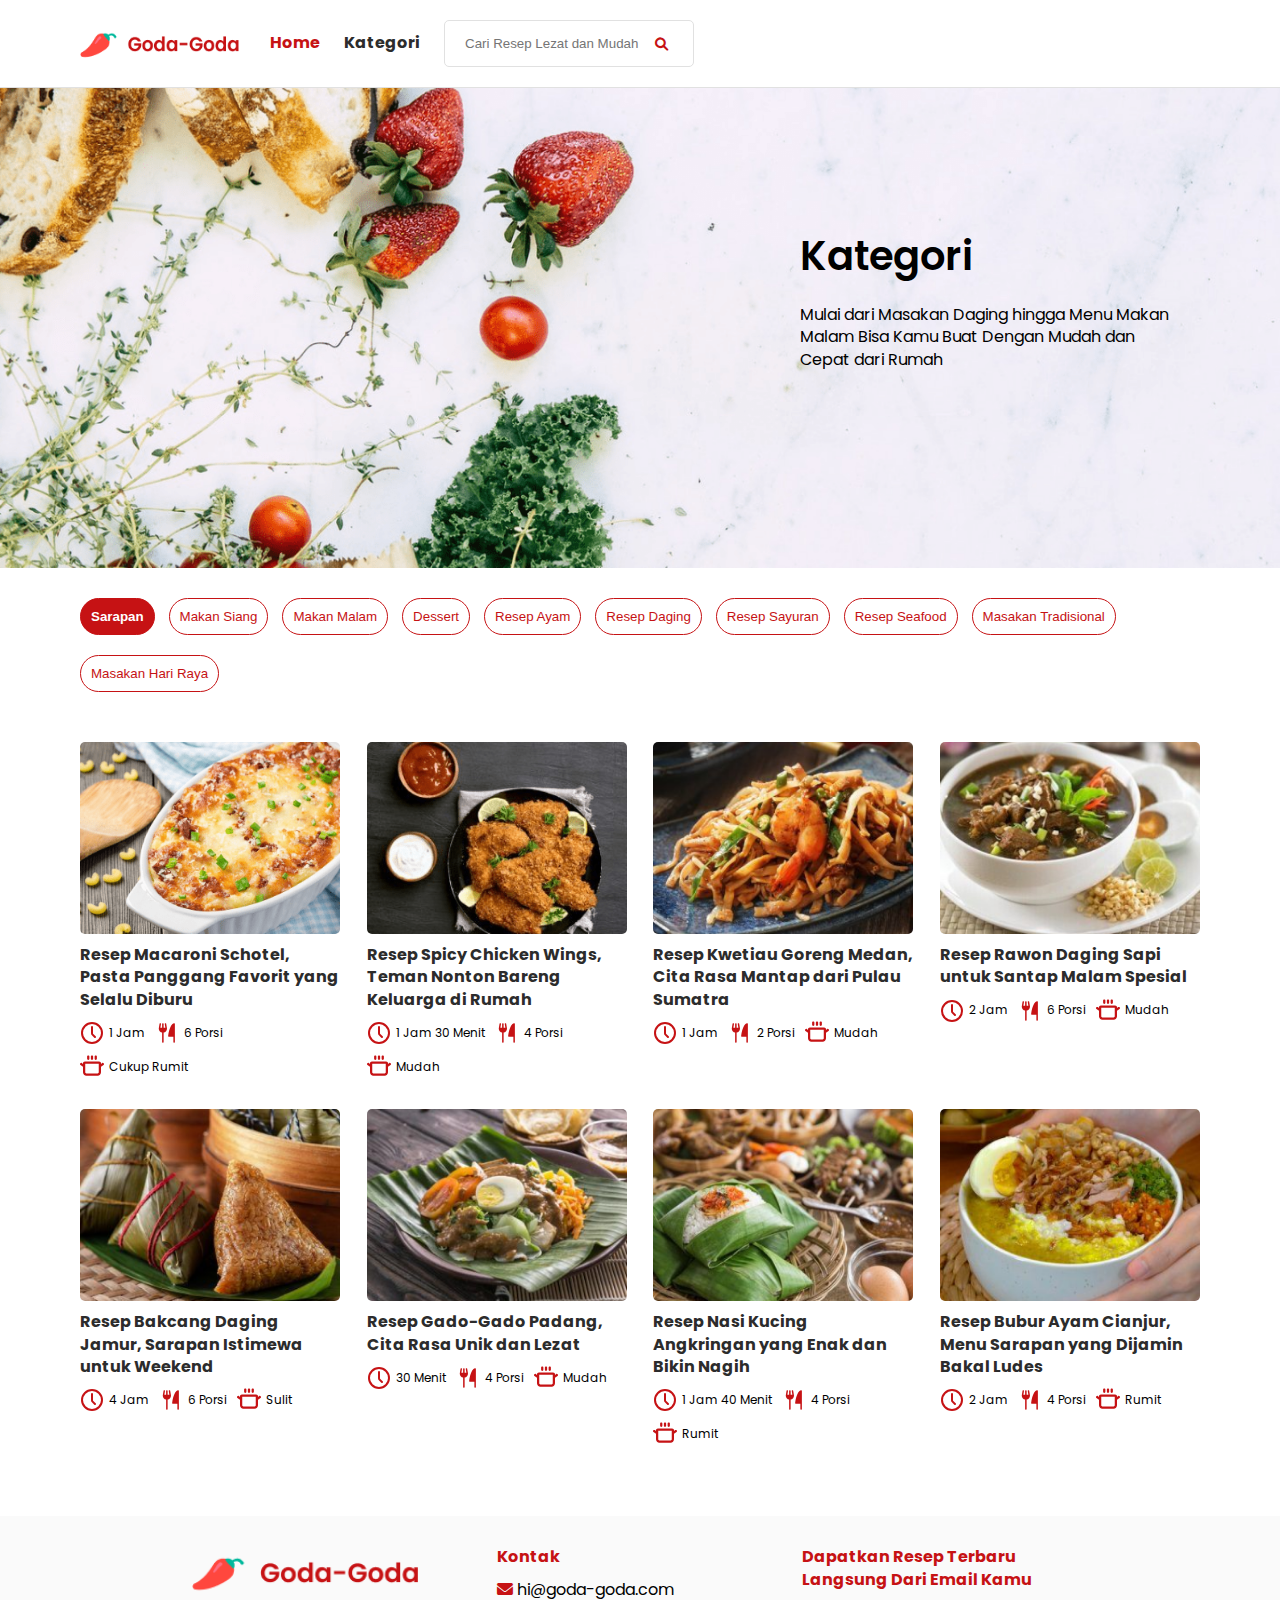
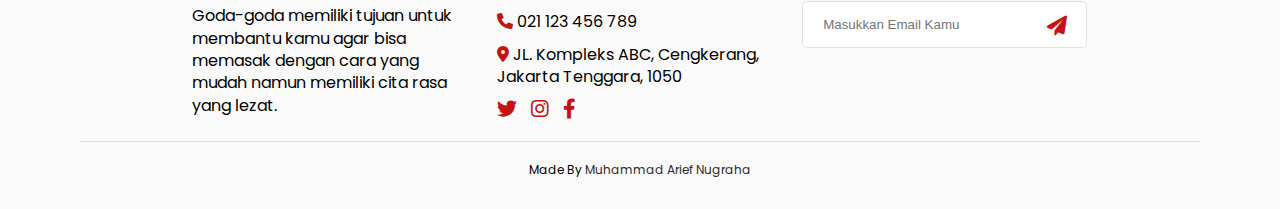
==== commit 7ef986b9: "change lang value attribute" ====
--- a/category.html
+++ b/category.html
@@ -1,5 +1,5 @@
 <!DOCTYPE html>
-<html lang="en">
+<html lang="id">
   <head>
     <meta charset="UTF-8" />
     <meta http-equiv="X-UA-Compatible" content="IE=edge" />
--- a/css/style.min.css
+++ b/css/style.min.css
@@ -0,0 +1 @@
+@import url(https://fonts.googleapis.com/css2?family=Poppins:wght@400;600&display=swap);*{-webkit-box-sizing:border-box;box-sizing:border-box}html{scroll-behavior:smooth}body{font:normal normal normal 1rem/140% Poppins,sans-serif;margin:0}h1,h2,h3,p{margin:0}ul{list-style:none}button{background:0 0;border:none;outline:0}input{padding:.625rem 1.25rem;border:solid 1px #e1e1e1;outline:0;border-radius:5px}a{color:#2c2c2c;text-decoration:none}figure{margin:0;border-radius:5px}figure img{width:100%;height:100%;-o-object-fit:cover;object-fit:cover;border-radius:5px}.card{margin-bottom:1.25rem}.card:last-child{margin-bottom:0}.card figure{height:10rem}.card .card-desc{margin-top:.625rem}.card .card-desc h2{font:normal normal normal 1rem/140% Poppins,sans-serif;font-weight:700;color:#2c2c2c}.card .card-desc .card-info{display:-webkit-box;display:-ms-flexbox;display:flex;-webkit-box-orient:horizontal;-webkit-box-direction:normal;-ms-flex-flow:row wrap;flex-flow:row wrap;-webkit-box-align:center;-ms-flex-align:center;align-items:center;margin-top:.625rem;font:normal normal normal .75rem/140% Poppins,sans-serif}.card .card-desc .card-info p{display:-webkit-box;display:-ms-flexbox;display:flex;-webkit-box-align:center;-ms-flex-align:center;align-items:center;-webkit-box-pack:justify;-ms-flex-pack:justify;justify-content:space-between}.card .card-desc .card-info p:nth-child(2){margin-left:.625rem;margin-right:.625rem}.card .card-desc .card-info p img{display:block;margin-right:.313rem}.card-2 figure{width:100%;height:9.375rem}.card-2 figure img{border-radius:initial}.card-2 .caption{margin-top:.938rem}.card-2 .caption h3 a{color:#fff;font:normal normal normal 1rem/140% Poppins,sans-serif;font-weight:700}.card-2 .caption p{margin-top:.313rem;font:normal normal normal .75rem/140% Poppins,sans-serif}nav{padding-left:1.25rem;padding-right:1.25rem;padding-top:1.25rem;padding-bottom:1.25rem;position:relative;display:-webkit-box;display:-ms-flexbox;display:flex;-webkit-box-align:center;-ms-flex-align:center;align-items:center;-webkit-box-pack:justify;-ms-flex-pack:justify;justify-content:space-between;border-bottom:solid 1px #e1e1e1}nav .logo{width:10rem;height:2rem;display:block;background:url(../images/logo.png) no-repeat;background-size:contain}nav ul{position:fixed;top:3.5rem;bottom:0;right:-31.25rem;-webkit-transition:.5s;transition:.5s;background:#c61214;padding:1.25rem;color:#fff}nav ul li{display:block;margin-bottom:.625rem}nav ul li:last-child{margin-bottom:0}nav ul li a{text-decoration:none;color:#fff}nav ul li button{color:#fff}#hero{min-height:37.5rem;background:url(../images/bg-hero-mobile.png) no-repeat bottom;background-size:contain;padding-top:2rem;padding-left:1.25rem;padding-right:1.25rem}#hero .title{font:normal normal 600 1.25rem/140% Poppins,sans-serif;margin-bottom:.625rem}#hero .title span{color:#c61214}#hero form{background:#fff;border-radius:5px;-webkit-box-shadow:0 24px 32px rgba(0,0,0,.04),0 16px 24px rgba(0,0,0,.04),0 4px 8px rgba(0,0,0,.04),0 0 1px rgba(0,0,0,.04);box-shadow:0 24px 32px rgba(0,0,0,.04),0 16px 24px rgba(0,0,0,.04),0 4px 8px rgba(0,0,0,.04),0 0 1px rgba(0,0,0,.04);margin-top:1.25rem;padding:1.25rem;position:relative}#hero form input{width:100%}#hero form button{width:100%;background:#c61214;color:#fff;padding:.5rem 0;border-radius:5px;margin-top:.5rem}#other-recipes,#search-result,#today,.tab-content{padding-left:1.25rem;padding-right:1.25rem;margin-top:1.875rem}#other-recipes .title,#search-result .title,#today .title,.tab-content .title{font:normal normal 600 1.25rem/140% Poppins,sans-serif;font-weight:700}#other-recipes .list-item,#search-result .list-item,#today .list-item,.tab-content .list-item{display:-webkit-box;display:-ms-flexbox;display:flex;-webkit-box-orient:horizontal;-webkit-box-direction:normal;-ms-flex-flow:row wrap;flex-flow:row wrap;margin-top:1.5rem}#list-categories{padding-left:1.25rem;padding-right:1.25rem;padding-top:1.25rem;padding-bottom:1.25rem;margin-top:1.875rem;background:#c61214;color:#fff;position:relative;overflow:hidden}#list-categories::before{content:"";width:9.375rem;height:9.375rem;background:url(../images/noodle.png) no-repeat;background-size:contain;position:absolute;top:3.125rem;left:-3.125rem}#list-categories::after{content:"";width:12.5rem;height:12.5rem;background:url(../images/nachos.png) no-repeat;background-size:contain;display:block;position:absolute;bottom:0;right:-5rem}#list-categories .title{font:normal normal 600 1.25rem/140% Poppins,sans-serif;font-weight:700;position:relative;z-index:2}#list-categories .list-item{margin-top:1.25rem;display:-webkit-box;display:-ms-flexbox;display:flex;-webkit-box-orient:horizontal;-webkit-box-direction:normal;-ms-flex-flow:row wrap;flex-flow:row wrap;position:relative;z-index:2}#list-categories .list-item .card-2{width:50%;margin-bottom:1.25rem}#overview{display:-webkit-box;display:-ms-flexbox;display:flex;-webkit-box-orient:vertical;-webkit-box-direction:normal;-ms-flex-flow:column wrap;flex-flow:column wrap}#overview figure{-webkit-box-ordinal-group:2;-ms-flex-order:1;order:1}#overview .caption{padding-left:1.25rem;padding-right:1.25rem;-webkit-box-ordinal-group:3;-ms-flex-order:2;order:2;margin-top:1.25rem}#overview .caption h1{font:normal normal 600 1.25rem/140% Poppins,sans-serif}#overview .caption .info{margin-top:.625rem;font:normal normal normal .75rem/140% Poppins,sans-serif}#overview .caption .info a{color:#c61214}#overview .caption .info span{display:inline-block;margin:0 .313rem}#overview .caption .info span:last-child{margin:0}#overview .caption p{margin:1.25rem 0}#overview .caption p #load-more{color:#c61214;font-weight:700;cursor:pointer;font:normal normal normal 1rem/140% Poppins,sans-serif;padding:0}#overview .caption p #more.hide{display:none}#overview .caption p #more.show{display:block}#overview .caption .skill{color:#c61214}#overview .caption .skill>div{display:-webkit-box;display:-ms-flexbox;display:flex;-webkit-box-orient:horizontal;-webkit-box-direction:normal;-ms-flex-flow:row wrap;flex-flow:row wrap;-webkit-box-align:center;-ms-flex-align:center;align-items:center;margin-bottom:1.25rem}#overview .caption .skill .icon{width:3rem;height:3rem;border-radius:50%;border:dotted 2px #c61214;position:relative;margin-right:.625rem}#overview .caption .skill .icon img{position:absolute;top:50%;left:50%;-webkit-transform:translate(-50%,-50%);transform:translate(-50%,-50%)}#overview .caption .see-recipe{display:block;width:100%;border-radius:80px;background:#c61214;-webkit-box-shadow:0 16px 24px rgba(198,18,20,.2),0 2px 6px rgba(198,18,20,.12),0 0 1px rgba(0,0,0,.04);box-shadow:0 16px 24px rgba(198,18,20,.2),0 2px 6px rgba(198,18,20,.12),0 0 1px rgba(0,0,0,.04);color:#fff;font:normal normal normal .75rem/140% Poppins,sans-serif;font-weight:600;text-align:center;padding:.625rem 1.25rem}#ingredient-how-to-make{display:-webkit-box;display:-ms-flexbox;display:flex;-webkit-box-orient:vertical;-webkit-box-direction:normal;-ms-flex-flow:column wrap;flex-flow:column wrap;margin:1.875rem 0;padding:0 1.25rem}#ingredient-how-to-make .ingredient .title{font:normal normal 600 1.25rem/140% Poppins,sans-serif;color:#c61214}#ingredient-how-to-make .ingredient .list-item{display:-webkit-box;display:-ms-flexbox;display:flex;-webkit-box-orient:vertical;-webkit-box-direction:normal;-ms-flex-flow:column wrap;flex-flow:column wrap;margin-top:1.25rem}#ingredient-how-to-make .ingredient .list-item p{position:relative;padding-left:1.875rem;margin-bottom:.625rem}#ingredient-how-to-make .ingredient .list-item p:last-child{margin-bottom:0}#ingredient-how-to-make .ingredient .list-item p::before{content:"";display:block;position:absolute;top:0;left:0;width:.938rem;height:.938rem;background:#c61214;border-radius:50%}#ingredient-how-to-make .how-to-make{margin-top:1.875rem}#ingredient-how-to-make .how-to-make .title{font:normal normal 600 1.25rem/140% Poppins,sans-serif;color:#c61214}#ingredient-how-to-make .how-to-make .list-item{margin-top:1.25rem}#ingredient-how-to-make .how-to-make .list-item p{margin-left:2.5rem;margin-bottom:.625rem;position:relative}#ingredient-how-to-make .how-to-make .list-item p::before{content:"";width:15px;height:15px;border-radius:50%;background:#c61214;display:block;position:absolute;top:.313rem;left:-1.875rem}#ingredient-how-to-make .how-to-make .list-item p::after{content:"";width:2px;height:90%;border-left:dotted 2px #c61214;display:block;position:absolute;left:-1.5rem;top:2rem}#ingredient-how-to-make .how-to-make .list-item p:last-child{margin-bottom:0}#ingredient-how-to-make .how-to-make .list-item p:last-child::after{display:none}#ingredient-how-to-make .how-to-make .list-item p span{font:normal normal 600 1.25rem/140% Poppins,sans-serif;color:#c61214;display:inline-block;margin-right:.625rem}#category-banner{height:30rem;background:url(../images/bg-category-mobile.png) no-repeat;background-size:cover;padding:5rem 1.5rem}#category-banner p{margin-top:1.25rem}#tab-menu{padding-left:1.25rem;padding-right:1.25rem;padding-bottom:1.25rem;margin-top:1.875rem;margin-bottom:1.25rem;white-space:nowrap;overflow-x:auto}#tab-menu button{padding:.625rem 1.25rem;border-radius:100px;color:#c61214;border:solid 1px #c61214;margin:0 .625rem 0 0;cursor:pointer}#tab-menu button.active{background:#c61214;font-weight:600;color:#fff}#tab-menu button:first-child{margin-left:0}#tab-menu button:last-child{margin-right:0}#tab-list{margin-bottom:2.5rem}#tab-list .tab-content{display:none}#tab-list .tab-content.active{display:block}#search-banner{position:relative;background:url(../images/bg-search-mobile.jpg) no-repeat center;height:11.25rem}#search-banner div{position:absolute;bottom:30px;left:0;-webkit-transform:translate(25%,100%);transform:translate(25%,100%)}#search-banner div form{position:relative;-webkit-box-shadow:0 4px 24px rgba(0,0,0,.25);box-shadow:0 4px 24px rgba(0,0,0,.25)}#search-banner div form input{padding:1.25rem;border:none}#search-banner div form button{position:absolute;top:50%;right:10px;-webkit-transform:translateY(-50%);transform:translateY(-50%);color:#c61214}#search-title{padding-left:1.25rem;padding-right:1.25rem;margin-top:4rem;text-align:center}#search-title h1{display:inline-block;font:normal normal 600 1.25rem/140% Poppins,sans-serif}footer{background:#fafafa;padding:1.25rem}footer .content{display:-webkit-box;display:-ms-flexbox;display:flex;-webkit-box-orient:vertical;-webkit-box-direction:normal;-ms-flex-flow:column wrap;flex-flow:column wrap;padding-bottom:1.25rem;border-bottom:solid 1px #e1e1e1}footer .content>div{margin-bottom:1.875rem}footer .content>div:last-child{margin-bottom:0}footer .content .company img{width:80%}footer .content .contact .title{font-weight:700;color:#c61214}footer .content .contact p{margin-bottom:.625rem}footer .content .contact p i{color:#c61214}footer .content .contact a{display:inline-block;margin-right:.625rem;color:#c61214}footer .content .newsletter .title{font-weight:700;color:#c61214}footer .content .newsletter form{position:relative;margin-top:.625rem}footer .content .newsletter form input{width:100%}footer .content .newsletter form button{width:100%;margin-top:.625rem;background:#c61214;color:#fff;border-radius:5px;padding:.625rem 1.25rem;font-weight:700}footer .copyright{margin-top:1.25rem;text-align:center;font:normal normal normal .75rem/140% Poppins,sans-serif}@media screen and (min-width:768px){nav{-webkit-box-pack:start;-ms-flex-pack:start;justify-content:flex-start;padding-left:2.5rem;padding-right:2.5rem}nav .logo{background-size:100% 100%;height:2.5rem}nav ul{position:static;background:0 0;color:#2c2c2c;margin-top:0;margin-bottom:0;margin-left:1.875rem;padding:0}nav ul li{display:inline-block;margin-bottom:0}nav ul li:nth-child(2){margin-left:1.25rem;margin-right:1.25rem}nav ul li a{color:#2c2c2c;font-weight:700}nav ul li a.active{color:#c61214}nav ul li form{position:relative;width:15.625rem}nav ul li form input{width:100%;padding-top:.938rem;padding-bottom:.938rem}nav ul li button{position:absolute;top:50%;-webkit-transform:translateY(-50%);transform:translateY(-50%);color:#c61214;right:1.25rem}nav #open-menu{display:none}#hero{min-height:200px;background:url(../images/bg-hero.png) no-repeat top right;background-size:contain;padding-left:2.5rem;padding-right:2.5rem}#hero div{width:40%}#hero form input{padding-top:1.25rem;padding-bottom:1.25rem}.list-item{-webkit-box-pack:justify;-ms-flex-pack:justify;justify-content:space-between}.card{width:calc((100% / 2) - 1.25rem)}.card:nth-child(odd){width:50%;margin-right:1.25rem}.card figure{height:12rem}#list-categories .list-item .card-2{width:20%}#overview figure{height:25rem}#overview .caption .skill{display:-webkit-box;display:-ms-flexbox;display:flex;-webkit-box-orient:horizontal;-webkit-box-direction:normal;-ms-flex-flow:row wrap;flex-flow:row wrap}#overview .caption .skill div:nth-child(2){margin-left:1.25rem;margin-right:1.25rem}#overview .caption .see-recipe{width:auto;display:inline-block;padding:1.25rem;font:normal normal normal 1rem/140% Poppins,sans-serif;font-weight:600}#ingredient-how-to-make .ingredient .list-item{-webkit-box-orient:horizontal;-webkit-box-direction:normal;-ms-flex-flow:row wrap;flex-flow:row wrap}#ingredient-how-to-make .ingredient .list-item p{width:50%}#ingredient-how-to-make .ingredient .list-item p:nth-child(odd){width:calc(50% - 1.25rem);margin-right:1.25rem}#other-recipes{margin-bottom:1.875rem}#category-banner{height:30rem;padding:5rem 2.5rem;background-position:50%;background-size:cover}#search-banner{background:url(../images/bg-search.png) no-repeat center;height:16rem}#search-banner div{width:25rem;-webkit-transform:translate(45%,100%);transform:translate(45%,100%)}#search-banner div form input{width:100%}footer .content{-webkit-box-orient:horizontal;-webkit-box-direction:normal;-ms-flex-flow:row wrap;flex-flow:row wrap}footer .content>div{width:calc((100% / 3) - .85rem);margin-bottom:0}footer .content .contact{margin-left:1.25rem;margin-right:1.25rem}footer .content .contact p{margin-bottom:1.25rem}}@media screen and (min-width:992px){nav{padding-left:5rem;padding-right:5rem}#hero{min-height:37.5rem;padding-left:5rem;padding-right:5rem}#hero div{position:relative;top:3.5rem}#hero .title{font:normal normal 600 2.5rem/140% Poppins,sans-serif}#hero form button{width:1.875rem;height:1.875rem;border-radius:50%;position:absolute;top:40%;right:3rem;-webkit-transform:translateY(-50%);transform:translateY(-50%)}#other-recipes,#search-result,#today,.tab-content{padding-left:5rem;padding-right:5rem}#other-recipes .card,#search-result .card,#today .card,.tab-content .card{width:calc((100% / 4) - 1.25rem);margin-right:1.25rem}#other-recipes .card:nth-child(4n+4),#search-result .card:nth-child(4n+4),#today .card:nth-child(4n+4),.tab-content .card:nth-child(4n+4){margin-right:0}#list-categories{padding-top:1.875rem;padding-bottom:1.875rem;padding-left:12rem;padding-right:12rem}#list-categories::before{width:15.625rem;height:15.625rem;left:-7.5rem}#list-categories::after{width:15.625rem;height:15.625rem}#list-categories .title{text-align:center}#list-categories .list-item{margin-top:1.875rem}#list-categories .list-item figure{height:15rem}#overview{-webkit-box-orient:horizontal;-webkit-box-direction:normal;-ms-flex-flow:row wrap;flex-flow:row wrap}#overview .caption{-webkit-box-ordinal-group:2;-ms-flex-order:1;order:1;width:50%;-ms-flex-item-align:center;-ms-grid-row-align:center;align-self:center;padding-left:5rem}#overview .caption h1{font:normal normal 600 2.5rem/140% Poppins,sans-serif}#overview .caption .info{font:normal normal normal 1rem/140% Poppins,sans-serif}#overview figure{width:50%;height:40rem;border-radius:initial}#overview figure img{border-radius:initial}#overview .see-recipe{padding:.625rem 1.25rem}#ingredient-how-to-make{padding-left:5rem;padding-right:5rem;-webkit-box-orient:horizontal;-webkit-box-direction:normal;-ms-flex-flow:row wrap;flex-flow:row wrap}#ingredient-how-to-make .ingredient{width:50%}#ingredient-how-to-make .how-to-make{width:calc(50% - 1.25rem);margin-left:1.25rem;margin-top:0}#other-recipes{margin-bottom:1.875rem}#category-banner{position:relative;background:url(../images/bg-category.png) no-repeat;background-size:cover}#category-banner div{position:absolute;top:50%;right:6rem;-webkit-transform:translateY(-70%);transform:translateY(-70%);width:30%}#category-banner div h1{font:normal normal 600 2.5rem/140% Poppins,sans-serif}#tab-menu{white-space:normal;overflow-x:hidden;padding-left:5rem;padding-right:5rem;padding-bottom:0}#tab-menu button{padding:.625rem}#search-banner{background:url(../images/bg-search.png) no-repeat center;height:16rem}#search-banner div{width:40%;-webkit-transform:translate(73%,100%);transform:translate(73%,100%)}#search-banner div form input{width:100%;font:normal normal normal 1rem/140% Poppins,sans-serif}footer{padding-top:1.875rem;padding-bottom:1.875rem;padding-left:5rem;padding-right:5rem}footer .content{padding-left:7rem;padding-right:7rem}footer .content .contact p{margin-bottom:.625rem}footer .content .newsletter form input{padding-top:.938rem;padding-bottom:.938rem}footer .content .newsletter form button{width:auto;background:0 0;cursor:pointer;position:absolute;top:-5px;right:0;color:#c61214}footer .content .newsletter form button span{display:none}footer .content .newsletter form button i{font-size:20px}}@media screen and (min-width:992px) and (max-width:1300px){#list-categories .list-item figure{height:10rem}#category-banner{background-position-x:50%}#tab-menu button{margin-bottom:1.25rem;padding:.625rem}.card .card-desc .card-info p{margin-bottom:.625rem}}@media screen and (min-width:1700px){#hero div{top:6rem}.card figure{height:15rem}#list-categories::after,#list-categories::before{width:18.75rem;height:18.75rem}#list-categories::after{right:-6.25rem}#list-categories .list-item figure{height:17.5rem}#overview .caption{width:45%}#overview figure{width:55%}#category-banner div{right:20rem}#tab-menu{display:-webkit-box;display:-ms-flexbox;display:flex;-webkit-box-orient:horizontal;-webkit-box-direction:normal;-ms-flex-flow:row wrap;flex-flow:row wrap}#tab-menu button{-webkit-box-flex:1;-ms-flex-positive:1;flex-grow:1}footer .content{-webkit-box-align:center;-ms-flex-align:center;align-items:center}footer .content .company img{width:50%}footer .copyright{font:normal normal normal 1rem/140% Poppins,sans-serif}}